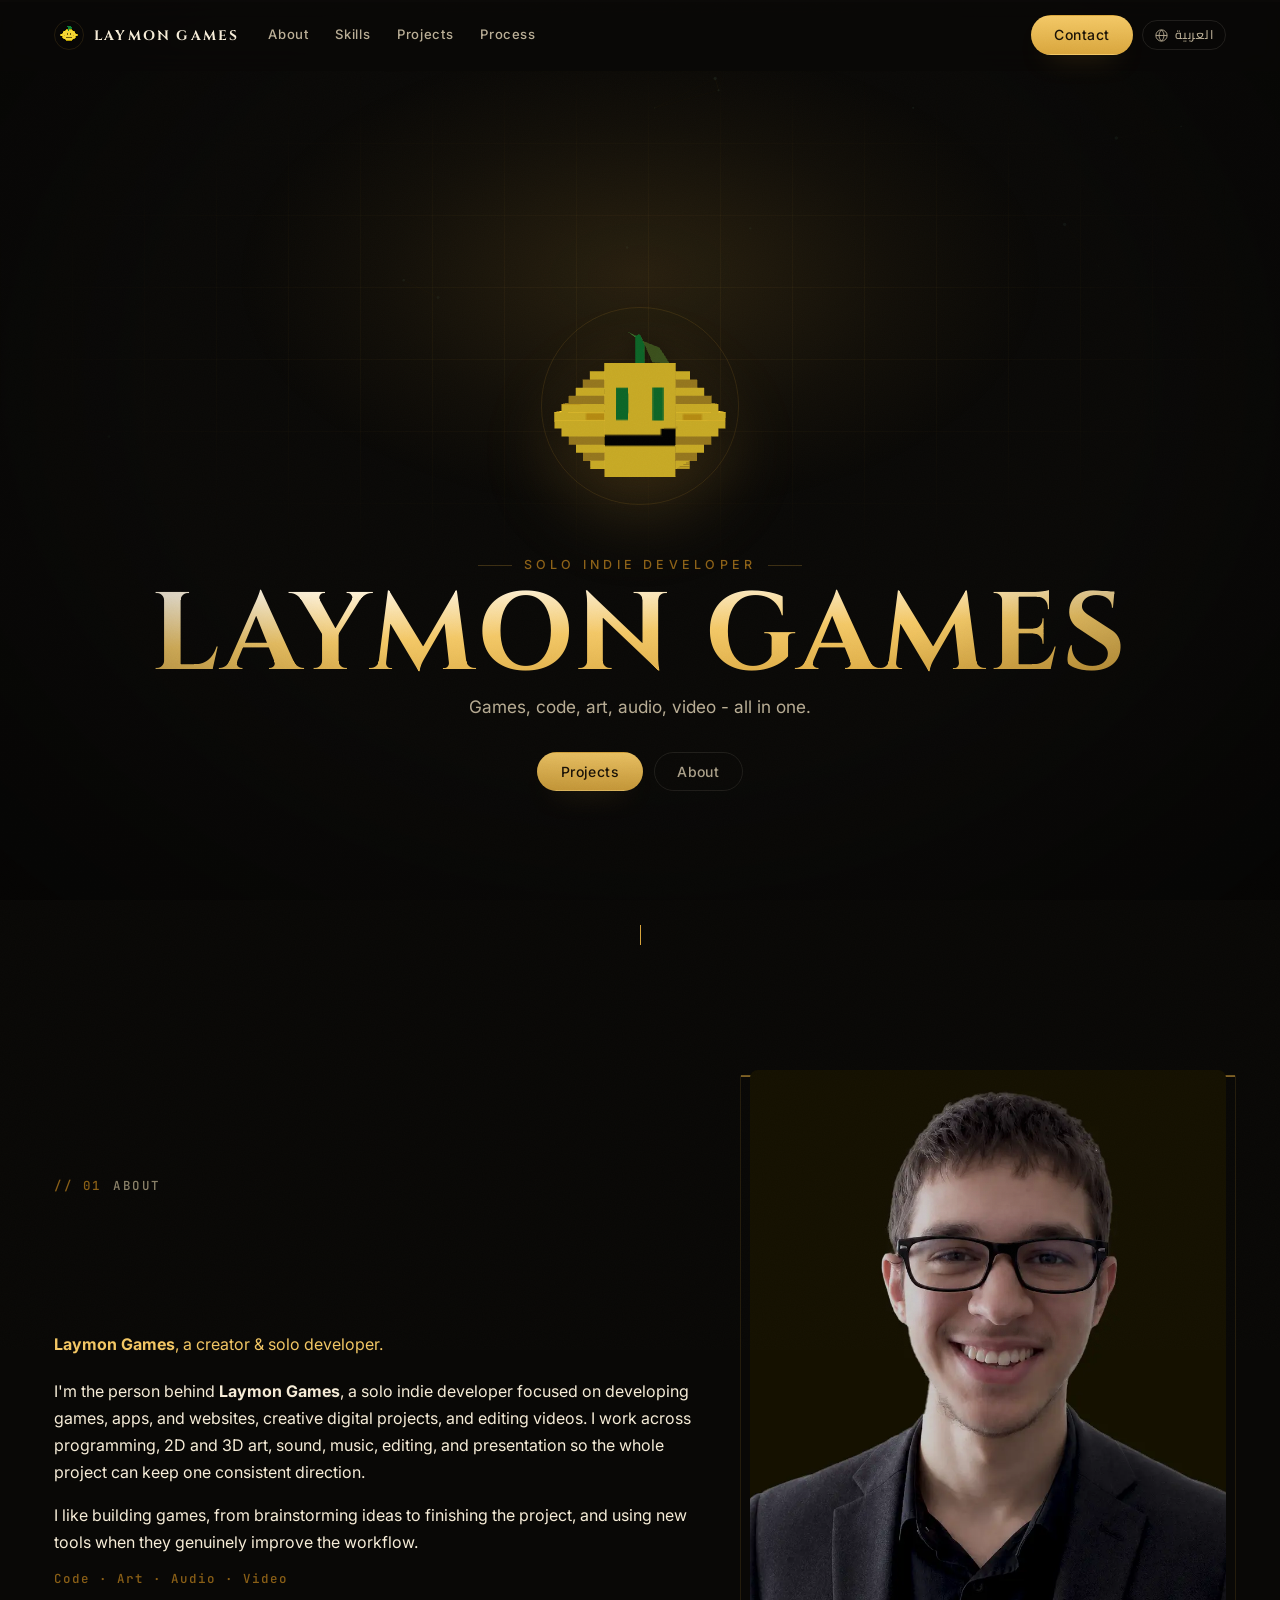
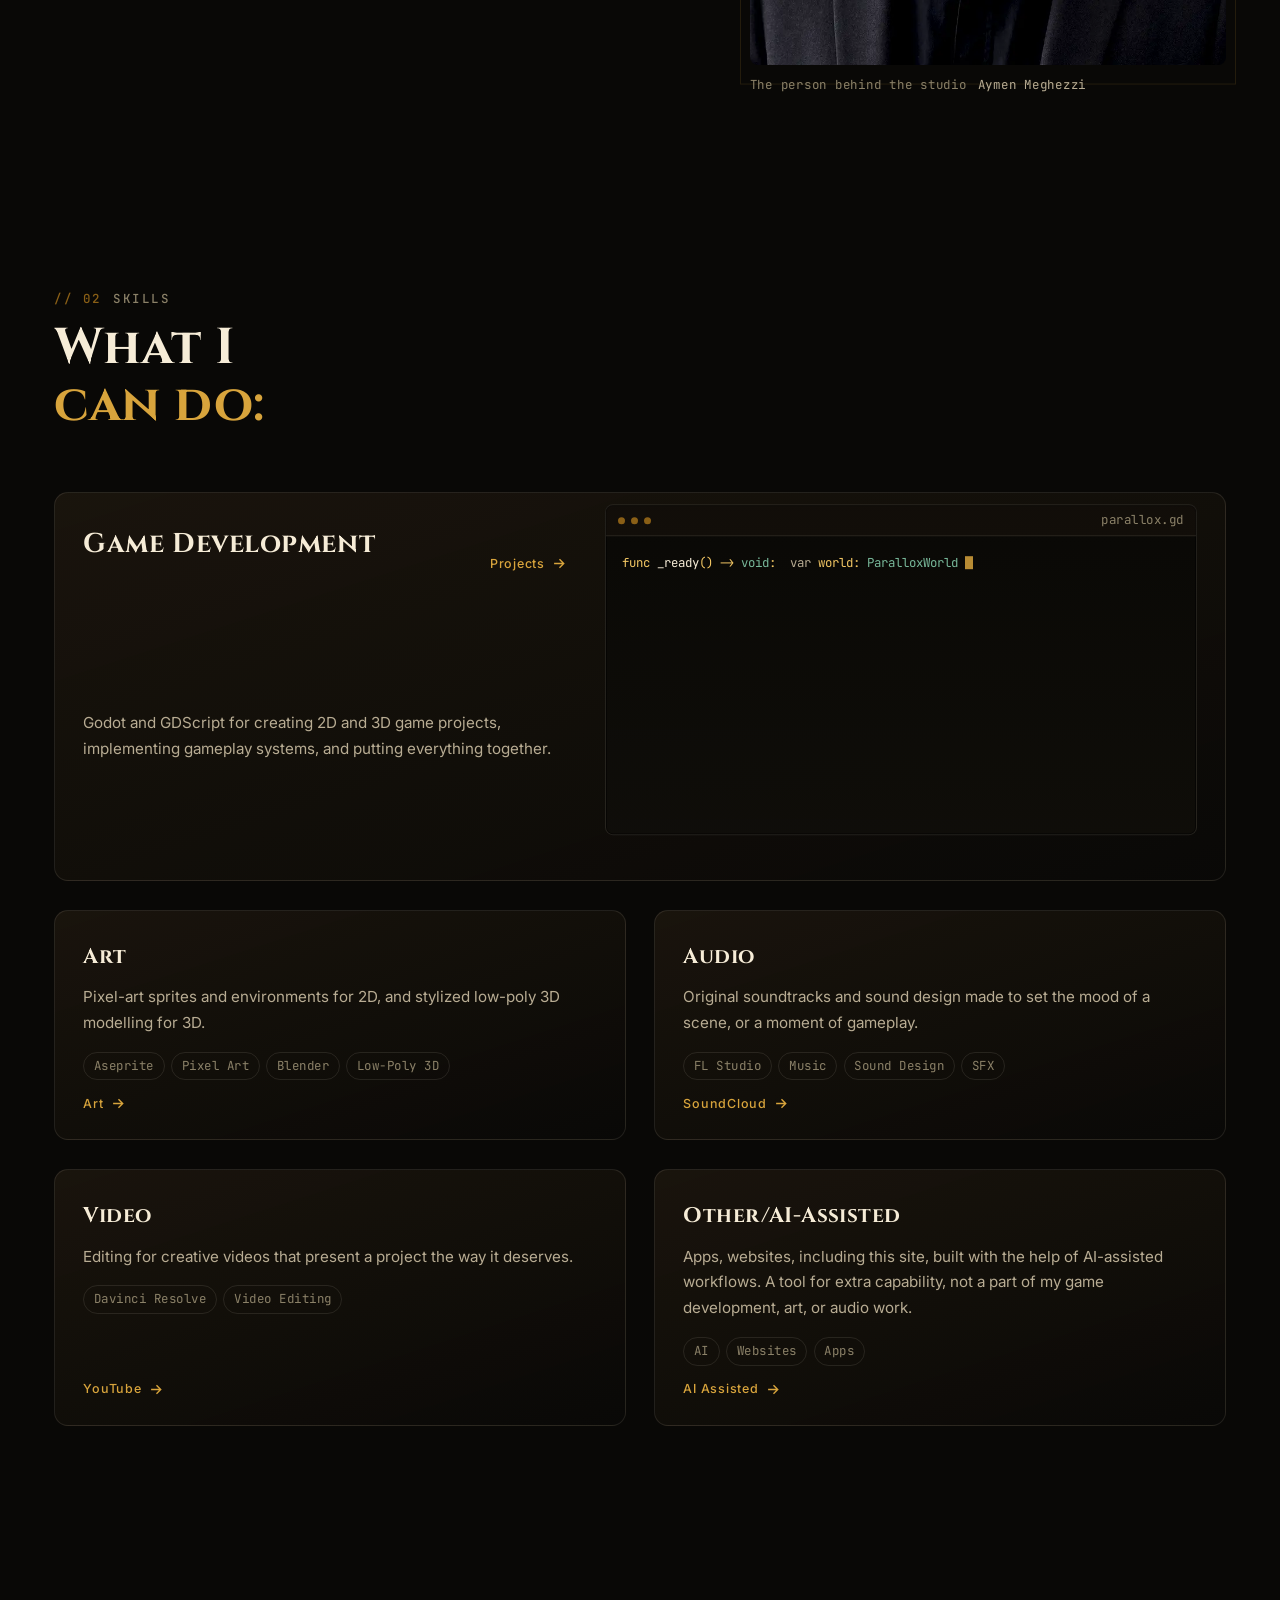
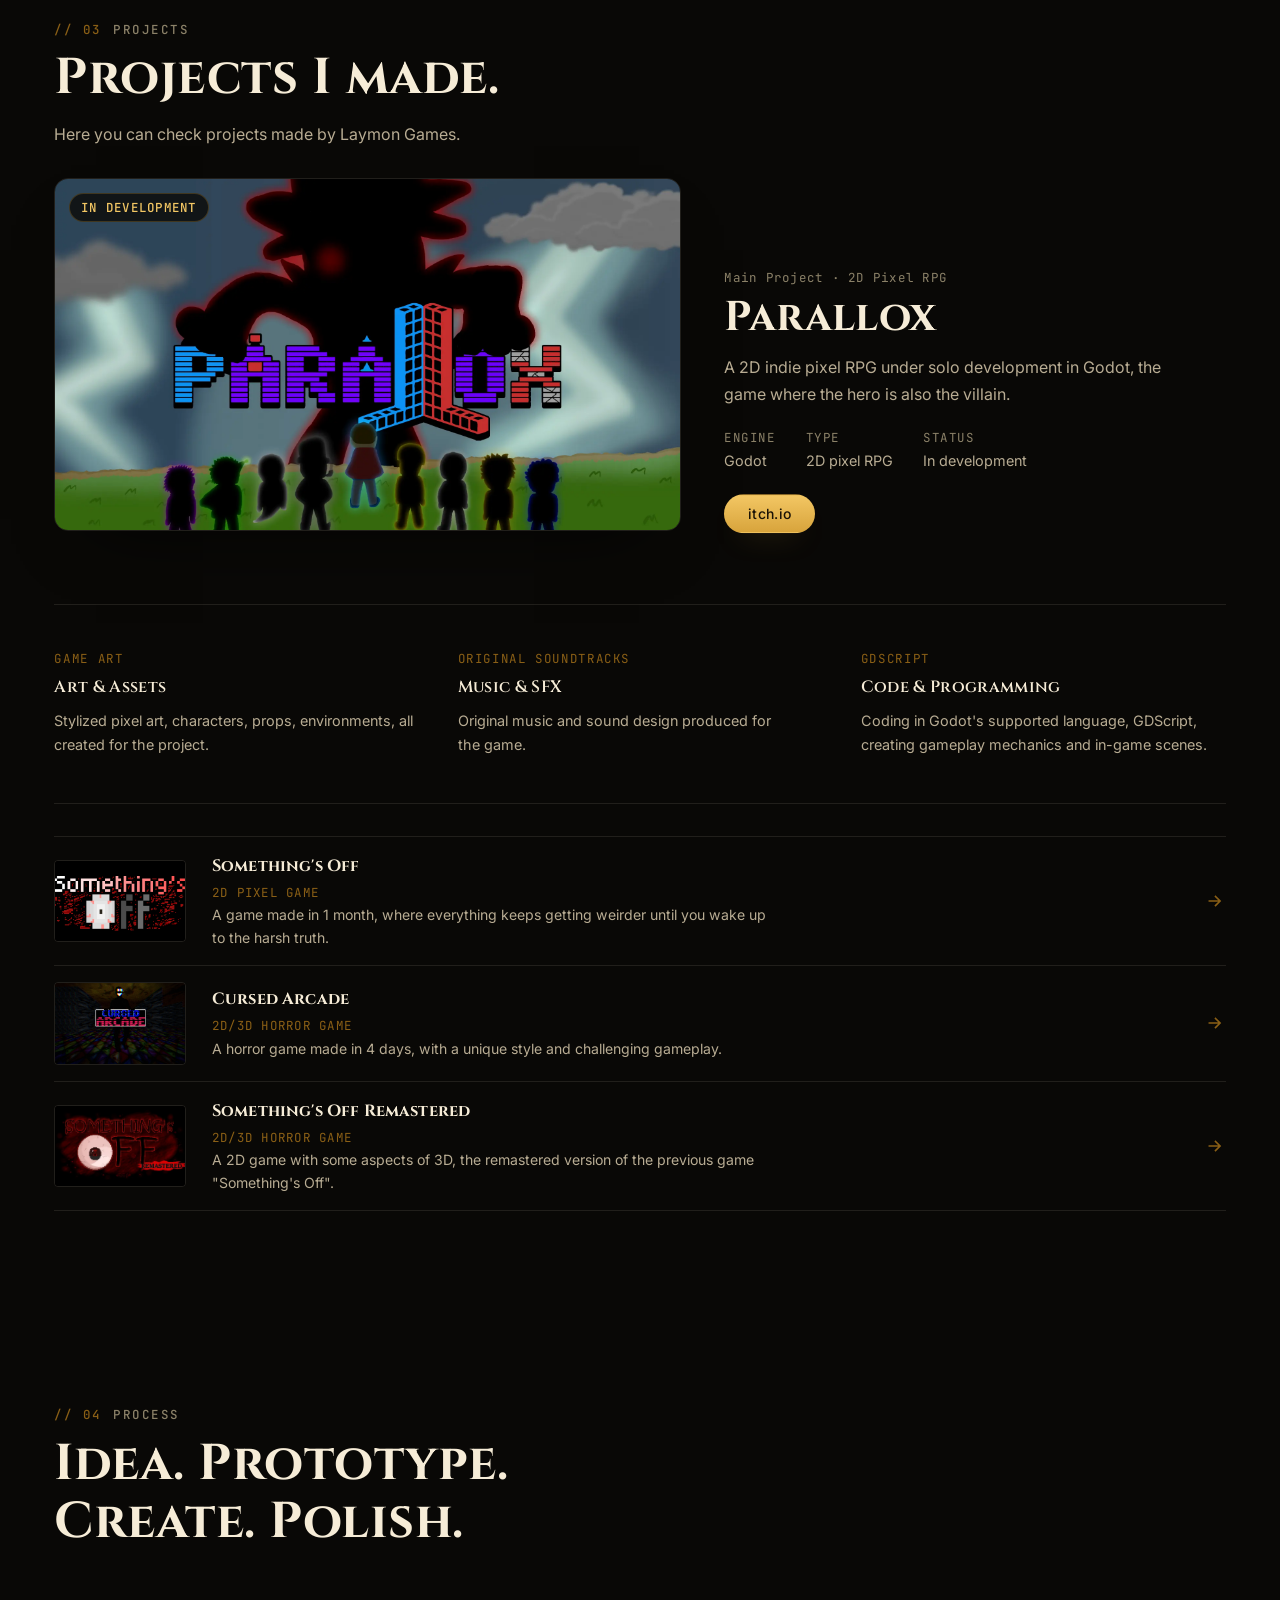
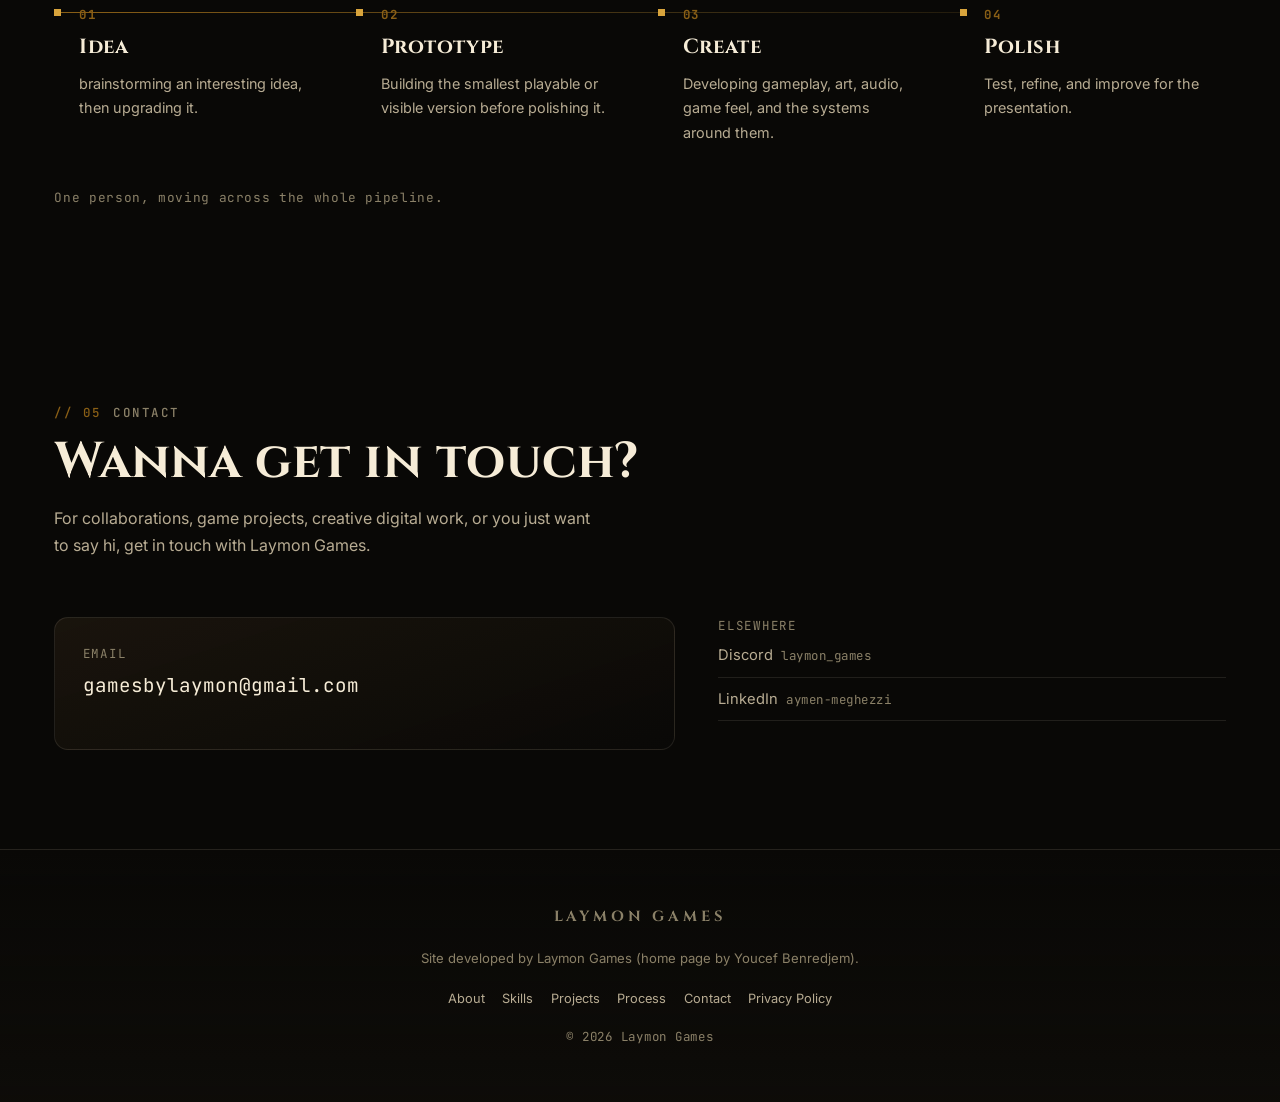
==== index.html @ 6519c650 "huge site update" ====
<!DOCTYPE html>
<html lang="en" dir="ltr">
<head>
<meta charset="utf-8">
<meta name="viewport" content="width=device-width, initial-scale=1, viewport-fit=cover">

<!-- ── identity ─────────────────────────────────────────────────────── -->
<title id="page-title">Laymon Games — Solo Indie Developer Portfolio</title>
<meta name="description" id="meta-description" content="Laymon Games — solo indie developer portfolio. Godot game development, pixel art, low-poly 3D, music, and video, featuring the 2D pixel RPG Parallox.">
<meta name="theme-color" content="#090806">
<meta name="color-scheme" content="dark">
<link rel="icon" href="assets/lemon-avatar.png" type="image/png" sizes="32x32">

<!-- ── social ───────────────────────────────────────────────────────── -->
<meta property="og:type" content="website">
<meta property="og:site_name" content="Laymon Games">
<meta property="og:title" id="og-title" content="Laymon Games — Solo Indie Developer">
<meta property="og:description" id="og-description" content="Games, pixel art, low-poly 3D, music, and video — made from idea to finished result by one developer.">
<meta property="og:locale" id="og-locale" content="en_US">
<meta property="og:locale:alternate" content="ar_AR">

<!-- ── type ─────────────────────────────────────────────────────────── -->
<link rel="preconnect" href="https://fonts.googleapis.com">
<link rel="preconnect" href="https://fonts.gstatic.com" crossorigin>
<link href="https://fonts.googleapis.com/css2?family=Cinzel:wght@600;700&family=Cairo:wght@400;600;700&family=Inter:wght@300;400;500;600&family=JetBrains+Mono:wght@400;700&display=swap" rel="stylesheet">

<link rel="stylesheet" href="styles.css">
<link rel="stylesheet" href="motion.css">
<link rel="stylesheet" href="polish.css">

<script>document.documentElement.classList.add('js');</script>
<script src="i18n.js"></script>
</head>

<body>

<a class="skip-link" href="#main" data-i18n="a11y.skip">Skip to content</a>

<!-- film grain + vignette only; both are static, no scanline wash -->
<div class="fx" aria-hidden="true">
  <div class="fx__grain"></div>
  <div class="fx__vig"></div>
</div>
<div class="progress" aria-hidden="true"><i id="progressBar"></i></div>

<!-- ══════════════════════════════════ NAV ══════════════════════════ -->
<header class="nav" id="nav">
  <div class="nav__in">
    <a class="nav__brand" href="#home" data-i18n-attr="aria-label:brand.homeAria">
      <span class="nav__mark" aria-hidden="true"><img src="assets/lemon-avatar.png" alt="" width="34" height="34" decoding="async"></span>
      <span class="nav__word" dir="ltr"><b>LAYMON GAMES</b></span>
    </a>

    <nav class="nav__links" data-i18n-attr="aria-label:nav.ariaPrimary" id="navLinks">
      <a href="#about"><span data-i18n="nav.about">About</span></a>
      <a href="#skills"><span data-i18n="nav.skills">Skills</span></a>
      <a href="#projects"><span data-i18n="nav.projects">Projects</span></a>
      <a href="#process"><span data-i18n="nav.process">Process</span></a>
      <a class="nav__links-cta" href="#contact"><span data-i18n="nav.contact">Contact</span></a>
    </nav>

    <div class="nav__tools">
      <a class="btn btn--gold nav__cta" href="#contact"><span data-i18n="nav.contact">Contact</span></a>
      <button class="lang" type="button" data-lang-switch data-i18n-attr="aria-label:lang.switchAria">
        <svg class="lang__icon" viewBox="0 0 24 24" fill="none" aria-hidden="true">
          <circle cx="12" cy="12" r="9" stroke="currentColor" stroke-width="1.4"/>
          <path d="M3 12h18M12 3c2.6 2.6 3.9 5.7 3.9 9s-1.3 6.4-3.9 9c-2.6-2.6-3.9-5.7-3.9-9s1.3-6.4 3.9-9z" stroke="currentColor" stroke-width="1.4"/>
        </svg>
        <span class="lang__label" data-lang-switch-label dir="auto">العربية</span>
      </button>
      <button class="burger" type="button" aria-expanded="false" aria-controls="navLinks" data-i18n-attr="aria-label:nav.toggleAria">
        <i></i><i></i><i></i>
      </button>
    </div>
  </div>
</header>

<main id="main">

<!-- ══════════════════════════════════ HERO ══════════════════════════ -->
<section class="hero" id="home">
  <canvas class="hero__field" id="field" aria-hidden="true"></canvas>
  <div class="hero__grid" aria-hidden="true"></div>
  <div class="hero__halo" aria-hidden="true"></div>

  <div class="wrap hero__in">
    <!-- 3D mascot: above the wordmark, the single focus of the viewport -->
    <div class="mascot" id="mascot" role="img" data-i18n-attr="aria-label:hero.ariaLabel">
      <div class="mascot__ring" aria-hidden="true"></div>
      <canvas class="mascot__canvas" id="mascotCanvas"></canvas>
      <img class="mascot__fallback" src="assets/lemon.png" alt="" width="128" height="128" decoding="async">
    </div>

    <p class="hero__kicker" data-i18n="brand.tagline">SOLO INDIE DEVELOPER</p>
    <h1 class="hero__title" dir="ltr">LAYMON GAMES</h1>
    <p class="hero__lede" data-i18n="hero.lede">Games, code, art, audio, video - all in one.</p>

    <div class="hero__btns">
      <a class="btn btn--gold" href="#projects"><span data-i18n="nav.projects">Projects</span></a>
      <a class="btn btn--quiet" href="#about"><span data-i18n="nav.about">About</span></a>
    </div>
  </div>

  <!-- decorative scroll cue: outside the tab order and the a11y tree -->
  <span class="hero__cue" aria-hidden="true"><i></i></span>
</section>

<!-- ══════════════════════════════════ ABOUT ═════════════════════════ -->
<section class="sec sec--about" id="about" aria-labelledby="aboutTitle">
  <div class="wrap about">
    <div class="about__prose" data-reveal="up">
      <p class="shead__eyebrow"><span class="shead__num">// 01</span><span data-i18n="about.eyebrow">About</span></p>
      <h2 class="shead__title" id="aboutTitle" data-i18n="about.summaryTitle">All done by one person.</h2>
      <p class="about__role" data-i18n-html="about.role"><strong>Laymon Games</strong>, a creator &amp; solo developer.</p>
      <p class="lede" data-i18n-html="about.bio1"></p>
      <p data-i18n="about.bio2"></p>
      <p class="about__sig" data-i18n="about.signature">Code · Art · Audio · Video</p>
    </div>

    <figure class="about__figure" data-reveal="scale">
      <span class="about__frame" aria-hidden="true"></span>
      <img src="assets/aymen-me.webp" width="640" height="800" loading="lazy" decoding="async"
           alt="Aymen Meghezzi, creator behind Laymon Games" data-i18n-attr="alt:about.ownerAlt">
      <figcaption>
        <span data-i18n="about.personLabel">The person behind the studio</span>
        <b dir="ltr">Aymen Meghezzi</b>
      </figcaption>
    </figure>
  </div>
</section>

<!-- ══════════════════════════════════ SKILLS ════════════════════════ -->
<section class="sec sec--skills" id="skills" aria-labelledby="skillsTitle">
  <div class="wrap">
    <div class="shead" data-reveal="up">
      <p class="shead__eyebrow"><span class="shead__num">// 02</span><span data-i18n="skills.eyebrow">Skills</span></p>
      <h2 class="shead__title shead__title--split" id="skillsTitle" data-i18n-html="skills.heading">What I<br><em>can do:</em></h2>
    </div>

    <div class="skills">
      <!-- lead card: the terminal is the focal point of this section -->
      <article class="skill skill--lead" data-reveal="up">
        <div class="skill__top">
          <h3 class="skill__t" data-i18n="skills.game.title">Game Development</h3>
          <a class="skill__go" href="#projects" data-i18n-attr="aria-label:skills.game.aria">
            <span data-i18n="nav.projects">Projects</span>
            <svg viewBox="0 0 16 16" aria-hidden="true"><path d="M3 8h9M8.5 4l4 4-4 4" fill="none" stroke="currentColor" stroke-width="1.5" stroke-linecap="square"/></svg>
          </a>
        </div>
        <p class="skill__d" data-i18n="skills.game.desc"></p>

        <div class="term" dir="ltr">
          <div class="term__bar" aria-hidden="true">
            <span class="term__dot"></span><span class="term__dot"></span><span class="term__dot"></span>
            <b>parallox.gd</b>
          </div>
          <pre class="term__out" id="termOut"></pre>
        </div>
      </article>

      <article class="skill" data-reveal="up">
        <h3 class="skill__t" data-i18n="skills.art.title">Art</h3>
        <p class="skill__d" data-i18n="skills.art.desc"></p>
        <p class="tags" data-i18n-html="skills.tags.art"></p>
        <button class="skill__go skill__go--btn" type="button" data-modal-open="mArt" data-i18n-attr="aria-label:skills.art.aria">
          <span data-i18n="modal.art.title">Art</span>
          <svg viewBox="0 0 16 16" aria-hidden="true"><path d="M3 8h9M8.5 4l4 4-4 4" fill="none" stroke="currentColor" stroke-width="1.5" stroke-linecap="square"/></svg>
        </button>
      </article>

      <article class="skill" data-reveal="up">
        <h3 class="skill__t" data-i18n="skills.audio.title">Audio</h3>
        <p class="skill__d" data-i18n="skills.audio.desc"></p>
        <p class="tags" data-i18n-html="skills.tags.audio"></p>
        <a class="skill__go" href="https://soundcloud.com/laymon-games" target="_blank" rel="noopener" data-i18n-attr="aria-label:skills.audio.aria">
          <span>SoundCloud</span>
          <svg viewBox="0 0 16 16" aria-hidden="true"><path d="M3 8h9M8.5 4l4 4-4 4" fill="none" stroke="currentColor" stroke-width="1.5" stroke-linecap="square"/></svg>
        </a>
      </article>

      <article class="skill" data-reveal="up">
        <h3 class="skill__t" data-i18n="skills.video.title">Video</h3>
        <p class="skill__d" data-i18n="skills.video.desc"></p>
        <p class="tags" data-i18n-html="skills.tags.video"></p>
        <a class="skill__go" href="https://www.youtube.com/@AymensCorner" target="_blank" rel="noopener" data-i18n-attr="aria-label:skills.video.aria">
          <span>YouTube</span>
          <svg viewBox="0 0 16 16" aria-hidden="true"><path d="M3 8h9M8.5 4l4 4-4 4" fill="none" stroke="currentColor" stroke-width="1.5" stroke-linecap="square"/></svg>
        </a>
      </article>

      <article class="skill" data-reveal="up">
        <h3 class="skill__t" data-i18n="skills.other.title">Other/AI-Assisted</h3>
        <p class="skill__d" data-i18n="skills.other.desc"></p>
        <p class="tags" data-i18n-html="skills.tags.other"></p>
        <button class="skill__go skill__go--btn" type="button" data-modal-open="mAi" data-i18n-attr="aria-label:skills.other.aria">
          <span data-i18n="modal.ai.eyebrow">AI Assisted</span>
          <svg viewBox="0 0 16 16" aria-hidden="true"><path d="M3 8h9M8.5 4l4 4-4 4" fill="none" stroke="currentColor" stroke-width="1.5" stroke-linecap="square"/></svg>
        </button>
      </article>
    </div>
  </div>
</section>

<!-- ══════════════════════════════════ PROJECTS ═════════════════════ -->
<section class="sec sec--work" id="projects" aria-labelledby="workTitle">
  <div class="wrap">
    <div class="shead" data-reveal="up">
      <p class="shead__eyebrow"><span class="shead__num">// 03</span><span data-i18n="work.eyebrow">Projects</span></p>
      <h2 class="shead__title" id="workTitle" data-i18n="work.heading">Projects I made.</h2>
      <p class="shead__lede" data-i18n="work.intro"></p>
    </div>

    <!-- the one hero project -->
    <article class="feature" data-reveal="up">
      <div class="feature__art">
        <img src="assets/parallox.webp" alt="" width="1920" height="1080" loading="lazy" decoding="async">
        <span class="feature__badge" data-i18n="work.main.badge">In development</span>
      </div>
      <div class="feature__body">
        <p class="feature__label" data-i18n="work.main.label">Main Project · 2D Pixel RPG</p>
        <h3 class="feature__name" dir="ltr">Parallox</h3>
        <p class="feature__desc" data-i18n="work.main.desc"></p>
        <dl class="spec">
          <div><dt data-i18n="work.meta.engine">Engine</dt><dd dir="ltr">Godot</dd></div>
          <div><dt data-i18n="work.meta.type">Type</dt><dd data-i18n="work.meta.typeValue">2D pixel RPG</dd></div>
          <div><dt data-i18n="work.meta.status">Status</dt><dd data-i18n="work.meta.statusValue">In development</dd></div>
        </dl>
        <a class="btn btn--gold" href="https://laymon-games.itch.io" target="_blank" rel="noopener"
           data-i18n-attr="aria-label:work.main.aria"><span dir="ltr">itch.io</span></a>
      </div>
    </article>

    <!-- what goes into it -->
    <ul class="layers" data-reveal="up">
      <li class="layer">
        <p class="layer__label" data-i18n="work.side1.label">Game Art</p>
        <h4 class="layer__t" data-i18n="work.side1.title">Art &amp; Assets</h4>
        <p class="layer__d" data-i18n="work.side1.desc"></p>
      </li>
      <li class="layer">
        <p class="layer__label" data-i18n="work.side2.label">Original Soundtracks</p>
        <h4 class="layer__t" data-i18n="work.side2.title">Music &amp; SFX</h4>
        <p class="layer__d" data-i18n="work.side2.desc"></p>
      </li>
      <li class="layer">
        <p class="layer__label" dir="ltr" data-i18n="work.side3.label">GDScript</p>
        <h4 class="layer__t" data-i18n="work.side3.title">Code &amp; Programming</h4>
        <p class="layer__d" data-i18n="work.side3.desc"></p>
      </li>
    </ul>

    <!-- the rest, as a quiet archive -->
    <ul class="archive" data-reveal="up">
      <li>
        <a class="row" href="https://laymon-games.itch.io/somethings-off" target="_blank" rel="noopener"
           data-i18n-attr="aria-label:work.m1.aria">
          <span class="row__art"><img src="assets/off.webp" alt="" width="1920" height="1080" loading="lazy" decoding="async"></span>
          <span class="row__body">
            <span class="row__name" dir="ltr">Something's Off</span>
            <span class="row__label" data-i18n="work.m1.label">2D Pixel Game</span>
            <span class="row__desc" data-i18n="work.m1.desc"></span>
          </span>
          <svg class="row__go" viewBox="0 0 16 16" aria-hidden="true"><path d="M3 8h9M8.5 4l4 4-4 4" fill="none" stroke="currentColor" stroke-width="1.5" stroke-linecap="square"/></svg>
        </a>
      </li>
      <li>
        <a class="row" href="https://laymon-games.itch.io/cursed-arcade" target="_blank" rel="noopener"
           data-i18n-attr="aria-label:work.m2.aria">
          <span class="row__art"><img src="assets/cursed.webp" alt="" width="1880" height="1057" loading="lazy" decoding="async"></span>
          <span class="row__body">
            <span class="row__name" dir="ltr">Cursed Arcade</span>
            <span class="row__label" data-i18n="work.m2.label">2D/3D Horror Game</span>
            <span class="row__desc" data-i18n="work.m2.desc"></span>
          </span>
          <svg class="row__go" viewBox="0 0 16 16" aria-hidden="true"><path d="M3 8h9M8.5 4l4 4-4 4" fill="none" stroke="currentColor" stroke-width="1.5" stroke-linecap="square"/></svg>
        </a>
      </li>
      <li>
        <button class="row row--btn" type="button" data-modal-open="mWip" data-i18n-attr="aria-label:work.m3.aria">
          <span class="row__art"><img src="assets/off_remastered.webp" alt="" width="616" height="371" loading="lazy" decoding="async"></span>
          <span class="row__body">
            <span class="row__name" dir="ltr">Something's Off Remastered</span>
            <span class="row__label" data-i18n="work.m3.label">2D/3D Horror Game</span>
            <span class="row__desc" data-i18n="work.m3.desc"></span>
          </span>
          <svg class="row__go" viewBox="0 0 16 16" aria-hidden="true"><path d="M3 8h9M8.5 4l4 4-4 4" fill="none" stroke="currentColor" stroke-width="1.5" stroke-linecap="square"/></svg>
        </button>
      </li>
    </ul>
  </div>
</section>

<!-- ══════════════════════════════════ PROCESS ══════════════════════ -->
<section class="sec sec--flow" id="process" aria-labelledby="processTitle">
  <div class="wrap">
    <div class="shead" data-reveal="up">
      <p class="shead__eyebrow"><span class="shead__num">// 04</span><span data-i18n="process.eyebrow">Process</span></p>
      <h2 class="shead__title" id="processTitle" data-i18n="process.heading">Idea. Prototype. Create. Polish.</h2>
    </div>

    <ol class="flow" data-reveal="flow">
      <li class="flow__step">
        <span class="flow__dot" aria-hidden="true"></span>
        <span class="flow__num">01</span>
        <h3 class="flow__t" data-i18n="process.s1.title">Idea</h3>
        <p class="flow__d" data-i18n="process.s1.desc"></p>
      </li>
      <li class="flow__step">
        <span class="flow__dot" aria-hidden="true"></span>
        <span class="flow__num">02</span>
        <h3 class="flow__t" data-i18n="process.s2.title">Prototype</h3>
        <p class="flow__d" data-i18n="process.s2.desc"></p>
      </li>
      <li class="flow__step">
        <span class="flow__dot" aria-hidden="true"></span>
        <span class="flow__num">03</span>
        <h3 class="flow__t" data-i18n="process.s3.title">Create</h3>
        <p class="flow__d" data-i18n="process.s3.desc"></p>
      </li>
      <li class="flow__step">
        <span class="flow__dot" aria-hidden="true"></span>
        <span class="flow__num">04</span>
        <h3 class="flow__t" data-i18n="process.s4.title">Polish</h3>
        <p class="flow__d" data-i18n="process.s4.desc"></p>
      </li>
    </ol>

    <p class="flow__note" data-i18n="process.note">One person, moving across the whole pipeline.</p>
  </div>
</section>

<!-- ══════════════════════════════════ CONTACT ══════════════════════ -->
<section class="sec sec--contact" id="contact" aria-labelledby="contactTitle">
  <div class="wrap">
    <div class="shead" data-reveal="up">
      <p class="shead__eyebrow"><span class="shead__num">// 05</span><span data-i18n="contact.eyebrow">Contact</span></p>
      <h2 class="shead__title" id="contactTitle" data-i18n="contact.heading">Wanna get in touch?</h2>
      <p class="shead__lede" data-i18n="contact.intro"></p>
    </div>

    <div class="reach" data-reveal="up">
      <button class="reach__mail" type="button" data-copy="gamesbylaymon@gmail.com"
              data-i18n-attr="aria-label:contact.copyAria">
        <span class="reach__label" data-i18n="contact.emailLabel">Email</span>
        <span class="reach__addr" dir="ltr">gamesbylaymon@gmail.com</span>
        <span class="reach__state" data-copy-state aria-live="polite"></span>
      </button>

      <div class="reach__more">
        <p class="reach__label" data-i18n="contact.elsewhereLabel">Elsewhere</p>
        <a href="https://discord.com/users/laymon_games" target="_blank" rel="noopener">
          <span>Discord</span><b dir="ltr">laymon_games</b>
        </a>
        <a href="https://linkedin.com/in/aymen-meghezzi" target="_blank" rel="noopener">
          <span>LinkedIn</span><b dir="ltr">aymen-meghezzi</b>
        </a>
      </div>
    </div>
  </div>
</section>

</main>

<!-- ══════════════════════════════════ FOOTER ════════════════════════ -->
<footer class="foot">
  <div class="wrap foot__in">
    <p class="foot__mark" dir="ltr">LAYMON GAMES</p>
    <p class="foot__credit" data-i18n-html="footer.statement"></p>
    <nav class="foot__nav" data-i18n-attr="aria-label:nav.ariaMain">
      <a href="#about" data-i18n="nav.about">About</a>
      <a href="#skills" data-i18n="nav.skills">Skills</a>
      <a href="#projects" data-i18n="nav.projects">Projects</a>
      <a href="#process" data-i18n="nav.process">Process</a>
      <a href="#contact" data-i18n="nav.contact">Contact</a>
      <a href="privacy-policy.html">Privacy Policy</a>
    </nav>
    <p class="foot__copy"><span>© <span id="year">2026</span> <span dir="ltr">Laymon Games</span></span></p>
  </div>
</footer>

<!-- ══════════════════════════════════ MODALS ═══════════════════════ -->
<div class="modal" id="mWip" role="dialog" aria-modal="true" aria-labelledby="mWipT" hidden>
  <div class="modal__box">
    <button class="modal__x" type="button" data-modal-close data-i18n-attr="aria-label:modal.wip.closeAria">&times;</button>
    <p class="modal__eyebrow" data-i18n="modal.wip.eyebrow">Work in Progress</p>
    <h3 class="modal__t" id="mWipT" data-i18n="modal.wip.title">Under Development</h3>
    <p class="modal__b" data-i18n="modal.wip.body"></p>
  </div>
</div>

<div class="modal" id="mArt" role="dialog" aria-modal="true" aria-labelledby="mArtT" hidden>
  <div class="modal__box modal__box--wide">
    <button class="modal__x" type="button" data-modal-close data-i18n-attr="aria-label:modal.art.closeAria">&times;</button>
    <p class="modal__eyebrow" data-i18n="modal.art.eyebrow">Art</p>
    <h3 class="modal__t" id="mArtT" data-i18n="modal.art.title">Art</h3>
    <p class="modal__b" data-i18n="modal.art.body"></p>
    <div class="gallery" id="gallery" data-i18n-attr="aria-label:modal.art.galleryAria"></div>
  </div>
</div>

<div class="modal" id="mAi" role="dialog" aria-modal="true" aria-labelledby="mAiT" hidden>
  <div class="modal__box">
    <button class="modal__x" type="button" data-modal-close data-i18n-attr="aria-label:modal.ai.closeAria">&times;</button>
    <p class="modal__eyebrow" data-i18n="modal.ai.eyebrow">AI Assisted</p>
    <h3 class="modal__t" id="mAiT" data-i18n="modal.ai.title">This site was made with the help of AI!</h3>
    <p class="modal__b" data-i18n="modal.ai.body"></p>
  </div>
</div>

<script src="canvas.js" defer></script>
<script src="lemon3d.js" defer></script>
<script src="motion.js" defer></script>
<script src="polish.js" defer></script>
<script src="script.js" defer></script>
</body>
</html>
---- styles.css ----
/* ══════════════════════════════════════════════════════════════════
   LAYMON GAMES — styles.css
   Structure only. Motion lives in motion.css.

   Density rules applied throughout:
     · one accent per viewport, never two competing glows
     · hairlines instead of card borders wherever possible
     · sections are separated by rhythm, not by boxes
     · decorative elements stay subordinate to the reading path
   ══════════════════════════════════════════════════════════════════ */

:root{
  /* ── OG palette, unchanged ── */
  --ink:      #090806;
  --ink-2:    #100e0a;
  --ink-3:    #17130c;
  --panel:    #1b160e;
  --panel-2:  #241c11;

  --gold:     #d8a43c;
  --gold-hi:  #f3c764;
  --gold-dk:  #8a5f16;

  --green:    #0f2b21;
  --green-hi: #78b89a;

  --cream:    #f6ecd7;
  --sand:     #b8ac93;
  --sand-dim: #8b8168;

  --text:      var(--cream);
  --muted:     var(--sand);
  --muted-2:   var(--sand-dim);
  --accent:    var(--gold-hi);

  --line:    rgba(216,164,60,.24);
  --line-2:  rgba(246,236,215,.10);
  --line-3:  rgba(216,164,60,.13);

  --surface:  linear-gradient(162deg, rgba(36,28,17,.62), rgba(10,9,7,.82));
  --shadow:   0 30px 70px -42px rgba(0,0,0,.95);

  --f-display:'Cinzel', Georgia, 'Times New Roman', serif;
  --f-body:   'Inter', 'Cairo', system-ui, -apple-system, sans-serif;
  --f-mono:   'JetBrains Mono', ui-monospace, SFMono-Regular, Menlo, monospace;

  /* ── rhythm ── */
  --wrap: 1240px;
  --pad:  clamp(1.15rem, 4.4vw, 3.4rem);
  --sec:  clamp(5rem, 11vh, 9rem);
  --nav-h: 70px;

  --r-xs: 4px;
  --r-sm: 8px;
  --r:    14px;
  --r-lg: 20px;

  --focus: 0 0 0 2px var(--ink), 0 0 0 4px var(--gold-hi);
  --vh: 100vh;

  /* ── quiet labels ──
     One size for every eyebrow, tag, spec key and caption. The floor is
     11.5px so a label never drops below comfortable reading on a phone. */
  --fs-label: clamp(0.72rem, 0.62vw + 0.42rem, 0.78rem);
}
@supports (height:100svh){ :root{ --vh:100svh } }

/* ══════════════════════════ BASE ══════════════════════════ */
*,*::before,*::after{ box-sizing:border-box; margin:0; padding:0 }
html{ scroll-behavior:smooth; -webkit-text-size-adjust:100%; overflow-x:clip }
@media (prefers-reduced-motion:reduce){ html{ scroll-behavior:auto } }

body{
  background:var(--ink);
  color:var(--text);
  font:400 1rem/1.7 var(--f-body);
  overflow-x:clip;
  -webkit-font-smoothing:antialiased;
  text-rendering:optimizeLegibility;
}

img,svg,canvas{ display:block; max-inline-size:100% }
img{ height:auto }
button{ font:inherit; color:inherit; background:none; border:0; cursor:pointer }
a{ color:inherit }

:focus-visible{ outline:none; box-shadow:var(--focus); border-radius:3px }

::selection{ background:rgba(216,164,60,.28); color:var(--cream) }

.wrap{
  inline-size:min(100% - var(--pad)*2, var(--wrap));
  margin-inline:auto;
}

.skip-link{
  position:fixed; inset-block-start:0; inset-inline-start:0;
  z-index:120; transform:translateY(-120%);
  padding:.7rem 1.1rem;
  background:var(--gold); color:#1a1206;
  font:500 .85rem/1 var(--f-body); text-decoration:none;
}
.skip-link:focus-visible{ transform:none }

/* ══════════════════════════ FX ══════════════════════════ */
.fx{ position:fixed; inset:0; z-index:60; pointer-events:none }
.fx__grain{
  position:absolute; inset:-50%;
  background-image:url("data:image/svg+xml,%3Csvg xmlns='http://www.w3.org/2000/svg' width='140' height='140'%3E%3Cfilter id='n'%3E%3CfeTurbulence type='fractalNoise' baseFrequency='.85' numOctaves='3'/%3E%3C/filter%3E%3Crect width='140' height='140' filter='url(%23n)' opacity='.42'/%3E%3C/svg%3E");
  opacity:.045;
}
.fx__vig{
  position:absolute; inset:0;
  background:radial-gradient(ellipse at 50% 42%, transparent 46%, rgba(0,0,0,.55) 100%);
}

.progress{
  position:fixed; inset-block-start:0; inset-inline:0;
  block-size:2px; z-index:70; background:rgba(246,236,215,.05);
}
.progress i{
  display:block; position:relative;   /* carries the current's glowing head */
  block-size:100%; inline-size:0;
  background:linear-gradient(90deg, var(--gold-dk), var(--gold-hi));
}

/* ══════════════════════════ NAV ══════════════════════════ */
.nav{
  position:sticky; inset-block-start:0; z-index:80;
  background:rgba(9,8,6,.72);
  backdrop-filter:blur(14px) saturate(120%);
  border-block-end:1px solid transparent;
  transition:border-color .35s ease, background .35s ease;
}
.nav.is-stuck{ border-block-end-color:var(--line-2) }

.nav__in{
  block-size:var(--nav-h);
  display:flex; align-items:center; gap:clamp(.75rem,2vw,1.8rem);
  inline-size:min(100% - var(--pad)*2, var(--wrap));
  margin-inline:auto;
}

.nav__brand{
  display:inline-flex; align-items:center; gap:.6rem;
  text-decoration:none; flex:0 0 auto;
}
.nav__mark{
  inline-size:30px; block-size:30px; display:grid; place-items:center;
  border:1px solid var(--line-3); border-radius:50%;
}
.nav__mark img{ inline-size:20px; block-size:20px; image-rendering:pixelated }
.nav__word b{
  font-family:var(--f-display); font-weight:700;
  font-size:.86rem; letter-spacing:.16em; color:var(--cream);
}

.nav__links{
  display:flex; align-items:center; gap:clamp(.6rem,1.6vw,1.5rem);
  margin-inline-end:auto;
}
.nav__links a{
  position:relative;
  padding:.4rem .2rem;
  text-decoration:none;
  font:500 .82rem/1 var(--f-body);
  letter-spacing:.05em;
  color:var(--muted);
  transition:color .25s ease;
}
.nav__links a::after{
  content:''; position:absolute; inset-block-end:-2px; inset-inline:0;
  block-size:1px; background:var(--gold);
  transform:scaleX(0); transform-origin:inline-start center;
  transition:transform .3s ease;
}
.nav__links a:hover{ color:var(--cream) }
.nav__links a.is-current{ color:var(--gold-hi) }
.nav__links a.is-current::after{ transform:scaleX(1) }

/* Contact lives in the collapsed menu on small screens and as a button on
   wide ones, so the bar never has to carry both at once. */
.nav__links-cta{ display:none }

.nav__tools{ display:flex; align-items:center; gap:.55rem; flex:0 0 auto }
.nav__cta{ display:inline-flex; padding:.5rem 1rem; font-size:.8rem }

.lang{
  display:inline-flex; align-items:center; gap:.4rem;
  padding:.42rem .7rem;
  border:1px solid var(--line-2); border-radius:999px;
  color:var(--muted);
  transition:border-color .25s ease, color .25s ease;
}
.lang:hover{ border-color:var(--line); color:var(--cream) }
.lang__icon{ inline-size:15px; block-size:15px }
.lang__label{ font:500 var(--fs-label)/1 var(--f-body); letter-spacing:.06em }

.burger{
  display:none;
  inline-size:38px; block-size:38px;
  border:1px solid var(--line-2); border-radius:999px;
  place-items:center; gap:4px;
  flex-direction:column;
}
.burger i{
  inline-size:15px; block-size:1.5px; background:var(--cream);
  transition:transform .3s ease, opacity .2s ease;
}
.burger[aria-expanded="true"] i:nth-child(1){ transform:translateY(5.5px) rotate(45deg) }
.burger[aria-expanded="true"] i:nth-child(2){ opacity:0 }
.burger[aria-expanded="true"] i:nth-child(3){ transform:translateY(-5.5px) rotate(-45deg) }

/* ══════════════════════════ BUTTONS ══════════════════════════ */
/* position + overflow are structural, not decorative: the hover sheen in
   motion.css is a pseudo-element parked outside the pill and swept across. */
.btn{
  position:relative; overflow:hidden;
  display:inline-flex; align-items:center; justify-content:center; gap:.5rem;
  padding:.72rem 1.4rem;
  border:1px solid transparent; border-radius:999px;
  font:500 .875rem/1 var(--f-body); letter-spacing:.03em;
  text-decoration:none; white-space:nowrap;
  transition:transform .25s ease, box-shadow .3s ease, border-color .25s ease, color .25s ease;
}
.btn--gold{
  background:linear-gradient(180deg, var(--gold-hi), var(--gold));
  color:#1a1206;
  box-shadow:0 14px 28px -18px rgba(216,164,60,.75);
}
.btn--gold:hover{ transform:translateY(-2px); box-shadow:0 20px 34px -18px rgba(216,164,60,.9) }
.btn--quiet{ border-color:var(--line-2); color:var(--muted) }
.btn--quiet:hover{ border-color:var(--line); color:var(--cream) }

/* ══════════════════════════ HERO ══════════════════════════ */
.hero{
  position:relative; isolation:isolate;
  min-block-size:var(--vh);
  display:grid; place-items:center;
  padding-block:calc(var(--nav-h) + clamp(1.8rem,6vh,4.4rem)) clamp(3.5rem,9vh,6.5rem);
  overflow:clip;
}
/* the field paints only over the upper half of the hero: below the wordmark
   it would stack a second accent under the only one in the viewport */
.hero__field{
  position:absolute; inset:0 0 42% 0; z-index:-1;
  inline-size:100%; block-size:58%;
  opacity:.42;
  mask-image:linear-gradient(180deg, #000 0%, rgba(0,0,0,.55) 62%, transparent 100%);
}
.hero__grid{
  position:absolute; inset:0 0 34% 0; z-index:-2;
  background-image:
    linear-gradient(rgba(216,164,60,.055) 1px, transparent 1px),
    linear-gradient(90deg, rgba(216,164,60,.055) 1px, transparent 1px);
  background-size:72px 72px;
  mask-image:radial-gradient(ellipse 70% 60% at 50% 42%, #000 10%, transparent 78%);
}
/* inset-inline-start:50% + translate:-50% only centres in LTR, because the
   translate is physical. Zeroing both inline edges and letting auto margins
   do the centring is direction-agnostic. */
.hero__halo{
  position:absolute; z-index:-1;
  inset-block-start:-4%;
  inset-inline:0; margin-inline:auto;
  inline-size:min(820px,96vw); aspect-ratio:1.7;
  background:radial-gradient(ellipse at center, rgba(216,164,60,.15), rgba(216,164,60,.045) 44%, transparent 70%);
  pointer-events:none;
}

.hero__in{
  position:relative; z-index:1;
  display:grid; justify-items:center; text-align:center;
}

/* The mascot has to feel like the subject of the hero without crowding out
   the wordmark, so it is sized against the shorter of the two axes. On a
   wide, short laptop the height term wins and the lemon gives ground; on a
   phone the width term wins and it takes over. */
.mascot{
  position:relative;
  inline-size:clamp(140px, min(21vw, 27vh), 224px);
  aspect-ratio:1;
  margin-inline:auto;
  margin-block-end:clamp(2.1rem,4.6vh,3.8rem);
  display:grid; place-items:center;
}
.mascot__ring{
  position:absolute; inset:6%;
  border:1px solid var(--line-3); border-radius:50%;
}
.mascot__canvas{ inline-size:100%; block-size:100% }
.mascot__fallback{
  position:absolute; inline-size:58%; block-size:auto;
  image-rendering:pixelated; display:none;
}
html.no-mascot3d .mascot__fallback{ display:block }

.hero__kicker{
  display:inline-flex; align-items:center; gap:.7rem;
  font:500 var(--fs-label)/1 var(--f-body);
  letter-spacing:.34em; text-transform:uppercase;
  color:var(--gold-dk);
}
.hero__kicker::before,.hero__kicker::after{
  content:''; inline-size:clamp(14px,4vw,34px); block-size:1px;
  background:var(--line);
}

/* Two background layers, because background-clip:text clips whatever is
   painted here to the glyphs. Layer 1 is a narrow near-white band parked
   off the inline-start edge; motion.css sweeps it across once on load and
   leaves it parked, so the resting look is still the plain gold gradient.
   Layer 2 is the actual fill. */
.hero__title{
  margin-block:.85rem .2rem;
  font-family:var(--f-display); font-weight:700;
  font-size:clamp(2.35rem,8.6vw,6.9rem);
  line-height:.94; letter-spacing:.03em;
  background-image:
    linear-gradient(90deg, transparent 0 46.5%, #fffae8 50%, transparent 53.5% 100%),
    linear-gradient(178deg, #fdf3dd 8%, var(--gold-hi) 46%, var(--gold) 92%);
  background-size:240% 100%, 100% 100%;
  /* 171.4% puts the band entirely before the glyphs; -70% entirely after */
  background-position:-70% 0, 0 0;
  background-repeat:no-repeat;
  -webkit-background-clip:text; background-clip:text;
  color:transparent;
}
.hero__lede{
  max-inline-size:34ch;
  color:var(--muted); font-size:clamp(.95rem,1.6vw,1.08rem);
  text-wrap:balance;
}
.hero__btns{ display:flex; flex-wrap:wrap; gap:.7rem; justify-content:center; margin-block-start:clamp(1.6rem,3.4vh,2.4rem) }

.hero__cue{
  position:absolute; inset-block-end:1.4rem;
  inset-inline:0; margin-inline:auto;
  inline-size:20px; block-size:30px;
  display:grid; place-items:start center;
  padding-block-start:6px;
}
.hero__cue i{ inline-size:1px; block-size:20px; background:var(--line) }

/* ══════════════════════════ SECTIONS ══════════════════════════ */
.sec{ padding-block:var(--sec); position:relative }

.shead{ margin-block-end:clamp(2.2rem,4.5vw,3.6rem) }
.shead__eyebrow{
  display:flex; align-items:center; gap:.7rem;
  font:500 var(--fs-label)/1 var(--f-mono);
  letter-spacing:.2em; text-transform:uppercase;
  color:var(--muted-2);
  margin-block-end:.9rem;
}
.shead__num{ color:var(--gold-dk) }
.shead__title{
  font-family:var(--f-display); font-weight:700;
  font-size:clamp(1.7rem,4.4vw,3.15rem);
  line-height:1.14; letter-spacing:.01em;
  max-inline-size:20ch;
}
.shead__title--split em{ font-style:normal; color:var(--gold) }
.shead__lede{
  margin-block-start:.85rem;
  max-inline-size:54ch; color:var(--muted);
}
.lede{ color:var(--cream) }

/* ══════════════════════════ ABOUT ══════════════════════════ */
.about{
  display:grid;
  grid-template-columns:minmax(0,1.15fr) minmax(0,.85fr);
  gap:clamp(1.8rem,4vw,3.6rem);
  align-items:center;
}
.about__role{ color:var(--accent); margin-block:.6rem 1.2rem }
.about__prose p + p{ margin-block-start:1rem }
.about__sig{
  margin-block-start:1.5rem;
  font:500 var(--fs-label)/1 var(--f-mono);
  letter-spacing:.16em; color:var(--gold-dk);
}

.about__figure{ position:relative }
/* offset frame behind the portrait; symmetric horizontally, so it needs no
   direction override */
.about__frame{
  position:absolute; inset:-10px -10px 26px -10px;
  border:1px solid var(--line-3);
  z-index:-1;
}
.about__figure img{
  inline-size:100%; aspect-ratio:4/5; object-fit:cover;
  border-radius:var(--r-sm);
  background:var(--ink-3);
}
.about__figure figcaption{
  margin-block-start:.7rem;
  display:flex; flex-wrap:wrap; gap:.35rem .7rem;
  font:400 var(--fs-label)/1.5 var(--f-mono);
  color:var(--muted-2); letter-spacing:.06em;
}
.about__figure figcaption b{ color:var(--sand); font-weight:400 }

/* ══════════════════════════ SKILLS ══════════════════════════ */
.skills{
  display:grid;
  grid-template-columns:repeat(2,minmax(0,1fr));
  gap:clamp(1.1rem,2.4vw,1.8rem);
}
.skill{
  display:flex; flex-direction:column;
  padding:clamp(1.2rem,2.4vw,1.75rem);
  background:var(--surface);
  border:1px solid var(--line-2);
  border-radius:var(--r);
}
.skill--lead{
  grid-column:1/-1;
  display:grid;
  grid-template-columns:minmax(0,.9fr) minmax(0,1.1fr);
  gap:clamp(1.2rem,3vw,2.4rem);
  align-items:start;
}
.skill__t{
  font-family:var(--f-display); font-weight:700;
  font-size:clamp(1.08rem,2vw,1.32rem);
  letter-spacing:.02em;
}
.skill--lead .skill__t{ font-size:clamp(1.25rem,2.6vw,1.7rem) }
.skill__top{ display:flex; align-items:baseline; justify-content:space-between; gap:1rem }
.skill__d{ margin-block-start:.6rem; color:var(--muted); font-size:.95rem }

.tags{ display:flex; flex-wrap:wrap; gap:.4rem; margin-block-start:1rem }
.tags span{
  padding:.24rem .6rem;
  border:1px solid var(--line-2); border-radius:999px;
  font:400 var(--fs-label)/1.5 var(--f-mono);
  color:var(--sand-dim); letter-spacing:.04em;
}

.skill__go{
  margin-block-start:auto; padding-block-start:1rem;
  display:inline-flex; align-items:center; gap:.45rem;
  align-self:flex-start;
  text-decoration:none;
  font:500 var(--fs-label)/1 var(--f-body);
  letter-spacing:.06em;
  color:var(--gold);
  transition:color .25s ease, gap .25s ease;
}
.skill__go svg{ inline-size:15px; block-size:15px }
.skill__go:hover{ color:var(--gold-hi); gap:.7rem }
.skill--lead .skill__go{ grid-column:1; margin-block-start:1.2rem }
/* the terminal occupies the second column of the lead card */
.skill--lead .term{ grid-column:2; grid-row:1/3; align-self:stretch; margin:0 }

.term{
  display:flex; flex-direction:column;
  background:linear-gradient(180deg, rgba(9,8,6,.92), rgba(16,14,10,.88));
  border:1px solid var(--line-2);
  border-radius:var(--r-sm);
  overflow:hidden;
  box-shadow:inset 0 0 0 1px rgba(0,0,0,.5);
}
.term__bar{
  display:flex; align-items:center; gap:6px;
  padding:.55rem .75rem;
  border-block-end:1px solid var(--line-2);
  background:rgba(27,22,14,.45);
}
.term__dot{ inline-size:7px; block-size:7px; border-radius:50%; background:var(--gold-dk) }
.term__bar b{
  margin-inline-start:auto;
  font:400 var(--fs-label)/1 var(--f-mono); letter-spacing:.04em; color:var(--muted-2);
}
.term__out{
  flex:1;
  margin:0; padding:.95rem 1rem 1.1rem;
  font:400 12.4px/1.78 var(--f-mono);
  color:var(--sand);
  white-space:pre; overflow-x:auto;
  /* 12 lines × 1.78 line-height + the block's own padding, so the listing
     never resizes the card while it types */
  min-block-size:24em;
  tab-size:4;
}
.term__out .k{ color:var(--gold-hi) }
.term__out .f{ color:var(--cream) }
.term__out .n{ color:var(--green-hi) }
.term__out .s{ color:#e2a15c }
.term__out .c{ color:var(--muted-2); font-style:italic }

/* ══════════════════════════ PROJECTS ══════════════════════════ */
.feature{
  display:grid;
  grid-template-columns:minmax(0,1.25fr) minmax(0,1fr);
  gap:clamp(1.4rem,3.4vw,3rem);
  align-items:center;
  padding-block-end:clamp(1.8rem,4vw,2.8rem);
  border-block-end:1px solid var(--line-2);
}
.feature__art{
  position:relative;
  border:1px solid var(--line-2); border-radius:var(--r);
  overflow:hidden;
  box-shadow:var(--shadow);
}
.feature__art img{ inline-size:100%; aspect-ratio:16/9; object-fit:cover }
.feature__badge{
  position:absolute; inset-block-start:.85rem; inset-inline-start:.85rem;
  padding:.3rem .7rem;
  border:1px solid var(--line); border-radius:999px;
  background:rgba(9,8,6,.78);
  font:500 var(--fs-label)/1.4 var(--f-mono);
  letter-spacing:.1em; text-transform:uppercase;
  color:var(--gold-hi);
}
.feature__label{
  font:400 var(--fs-label)/1.5 var(--f-mono);
  letter-spacing:.1em; color:var(--muted-2);
}
.feature__name{
  margin-block:.5rem .8rem;
  font-family:var(--f-display); font-weight:700;
  font-size:clamp(1.6rem,4vw,2.6rem); line-height:1.1;
  letter-spacing:.01em;
}
.feature__desc{ color:var(--muted); max-inline-size:44ch }

.spec{
  display:flex; flex-wrap:wrap; gap:.4rem 1.9rem;
  margin-block:1.3rem;
}
.spec div{ display:flex; flex-direction:column; gap:.15rem }
.spec dt{
  font:400 var(--fs-label)/1.4 var(--f-mono);
  letter-spacing:.12em; text-transform:uppercase; color:var(--muted-2);
}
.spec dd{ font-size:.9rem; color:var(--sand) }

.layers{
  list-style:none;
  display:grid; grid-template-columns:repeat(3,minmax(0,1fr));
  gap:clamp(1.2rem,3vw,2.4rem);
  padding-block:clamp(1.8rem,4vw,2.8rem);
  border-block-end:1px solid var(--line-2);
}
.layer__label{
  font:400 var(--fs-label)/1.4 var(--f-mono);
  letter-spacing:.13em; text-transform:uppercase; color:var(--gold-dk);
}
.layer__t{
  margin-block:.4rem .45rem;
  font-family:var(--f-display); font-weight:600;
  font-size:1.02rem; letter-spacing:.02em;
}
.layer__d{ color:var(--muted); font-size:.9rem }

.archive{ list-style:none; margin-block-start:clamp(1.2rem,2.6vw,2rem) }
.row{
  inline-size:100%;
  display:grid;
  grid-template-columns:132px minmax(0,1fr) 20px;
  gap:clamp(.9rem,2.4vw,1.6rem);
  align-items:center;
  padding-block:1rem;
  border-block-end:1px solid var(--line-2);
  text-decoration:none; text-align:start;
  transition:background-color .25s ease;
}
.archive li:first-child .row{ border-block-start:1px solid var(--line-2) }
.row:hover{ background:rgba(216,164,60,.035) }
.row__art{
  overflow:hidden; border-radius:var(--r-xs); border:1px solid var(--line-2);
  aspect-ratio:16/10;
}
.row__art img{ inline-size:100%; block-size:100%; object-fit:cover }
.row__body{ display:grid; gap:.2rem; min-inline-size:0 }
.row__name{
  font-family:var(--f-display); font-weight:700;
  font-size:1.02rem; letter-spacing:.01em;
}
.row__label{
  font:400 var(--fs-label)/1.4 var(--f-mono);
  letter-spacing:.1em; text-transform:uppercase; color:var(--gold-dk);
}
.row__desc{
  color:var(--muted); font-size:.88rem; line-height:1.6;
  max-inline-size:62ch;
}
.row__go{ inline-size:18px; block-size:18px; color:var(--gold-dk); flex:0 0 auto }
.row:hover .row__go{ color:var(--gold-hi) }

/* ══════════════════════════ PROCESS ══════════════════════════ */
.flow{
  --flow-gap:clamp(1.3rem,2.8vw,2.4rem);
  --flow-col:calc((100% - 3*var(--flow-gap))/4);
  list-style:none; position:relative;
  display:grid; grid-template-columns:repeat(4,minmax(0,1fr));
  gap:var(--flow-gap);
}
.flow::before{
  content:''; position:absolute;
  inset-block-start:3px; inset-inline-start:0;
  inline-size:calc(var(--flow-col)*3 + var(--flow-gap)*3);
  block-size:1px;
  background:linear-gradient(90deg, var(--gold-dk), var(--line) 70%, var(--line-3));
  transform:scaleX(var(--flow-x,0));
  transform-origin:left center;
}
html[dir="rtl"] .flow::before{ transform-origin:right center }

.flow__step{ position:relative; padding-inline-start:1.55rem }
.flow__dot{
  position:absolute; inset-block-start:0; inset-inline-start:0;
  inline-size:7px; block-size:7px;
  background:var(--gold);
}
.flow__num{
  display:block;
  font:700 var(--fs-label)/1 var(--f-mono);
  letter-spacing:.14em; color:var(--gold-dk);
}
.flow__t{
  margin-block:.55rem .45rem;
  font-family:var(--f-display); font-weight:700;
  font-size:clamp(1.02rem,1.9vw,1.28rem);
  letter-spacing:.02em;
}
.flow__d{ color:var(--muted); font-size:.9rem; max-inline-size:30ch }

.flow__note{
  margin-block-start:clamp(1.8rem,3.6vw,2.6rem);
  font:400 .8rem/1.7 var(--f-mono);
  letter-spacing:.05em; color:var(--muted-2);
}

/* ══════════════════════════ CONTACT ══════════════════════════ */
.reach{
  display:grid;
  grid-template-columns:minmax(0,1.1fr) minmax(0,.9fr);
  gap:clamp(1.4rem,3.4vw,3rem);
  align-items:start;
}
.reach__mail{
  inline-size:100%;
  position:relative; overflow:hidden;   /* clips the copy-confirmation sweep */
  display:grid; gap:.4rem;
  padding:clamp(1.2rem,2.6vw,1.7rem);
  border:1px solid var(--line-2); border-radius:var(--r);
  background:var(--surface);
  text-align:start;
  transition:border-color .3s ease;
}
.reach__mail:hover{ border-color:var(--line) }
.reach__label{
  font:400 var(--fs-label)/1.4 var(--f-mono);
  letter-spacing:.14em; text-transform:uppercase; color:var(--muted-2);
}
.reach__addr{
  font-family:var(--f-mono); font-size:clamp(.94rem,2.2vw,1.2rem);
  color:var(--cream); word-break:break-all;
}
.reach__state{
  min-block-size:1.1em;
  font:500 var(--fs-label)/1.4 var(--f-mono);
  letter-spacing:.08em; color:var(--gold-hi);
}
.reach__more{ display:grid; gap:.55rem; align-content:start }
.reach__more a{
  display:flex; flex-wrap:wrap; align-items:baseline; gap:.5rem;
  padding-block-end:.55rem;
  border-block-end:1px solid var(--line-2);
  text-decoration:none;
}
.reach__more a span{ font-size:.92rem; color:var(--sand) }
.reach__more a b{
  font:400 var(--fs-label)/1 var(--f-mono); color:var(--muted-2); letter-spacing:.04em;
}
.reach__more a:hover span{ color:var(--cream) }
.reach__more a:hover b{ color:var(--gold) }

/* ══════════════════════════ FOOTER ══════════════════════════ */
.foot{
  border-block-start:1px solid var(--line-2);
  padding-block:clamp(2.2rem,5vw,3.4rem);
  background:linear-gradient(180deg, transparent, rgba(16,14,10,.6));
}
.foot__in{
  display:grid; gap:1.1rem;
  justify-items:center; text-align:center;
}
.foot__mark{
  font-family:var(--f-display); font-weight:700;
  font-size:.92rem; letter-spacing:.26em; color:var(--sand-dim);
}
.foot__credit{ font-size:.82rem; color:var(--muted-2) }
.foot__nav{ display:flex; flex-wrap:wrap; justify-content:center; gap:.35rem 1.1rem }
.foot__nav a{
  text-decoration:none; font:400 .8rem/1.8 var(--f-body);
  color:var(--muted); transition:color .25s ease;
}
.foot__nav a:hover{ color:var(--gold) }
.foot__copy{ font:400 var(--fs-label)/1.6 var(--f-mono); color:var(--muted-2); letter-spacing:.06em }

/* ══════════════════════════ MODALS ══════════════════════════ */
.modal{
  position:fixed; inset:0; z-index:100;
  display:grid; place-items:center;
  padding:var(--pad);
  background:rgba(4,3,2,.82);
  backdrop-filter:blur(6px);
}
.modal[hidden]{ display:none }
.modal__box{
  position:relative;
  inline-size:min(100%, 520px);
  padding:clamp(1.5rem,3.4vw,2.4rem);
  background:linear-gradient(162deg, var(--panel-2), var(--ink-2));
  border:1px solid var(--line);
  border-radius:var(--r-lg);
  box-shadow:var(--shadow);
}
.modal__box--wide{ inline-size:min(100%, 880px) }
.modal__x{
  position:absolute; inset-block-start:.7rem; inset-inline-end:.9rem;
  font-size:1.5rem; line-height:1; color:var(--muted-2);
}
.modal__x:hover{ color:var(--cream) }
.modal__eyebrow{
  font:400 var(--fs-label)/1.4 var(--f-mono);
  letter-spacing:.16em; text-transform:uppercase; color:var(--gold-dk);
}
.modal__t{
  margin-block:.5rem .7rem;
  font-family:var(--f-display); font-weight:700;
  font-size:clamp(1.2rem,2.8vw,1.65rem); line-height:1.2;
}
.modal__b{ color:var(--muted); font-size:.95rem }

.gallery{
  display:grid; grid-template-columns:repeat(2,minmax(0,1fr));
  gap:.7rem; margin-block-start:1.2rem;
}
.gallery figure{ margin:0; overflow:hidden; border:1px solid var(--line-2); border-radius:var(--r-sm) }
.gallery img{ inline-size:100%; aspect-ratio:16/10; object-fit:cover }

/* ══════════════════════════ RESPONSIVE ══════════════════════════ */
@media (max-width:1080px){
  .skill--lead{ grid-template-columns:minmax(0,1fr) }
  .skill--lead .skill__go{ grid-column:auto; grid-row:auto }
  .skill--lead .term{ grid-column:auto; grid-row:auto }
}

@media (max-width:900px){
  :root{ --nav-h:62px }

  .nav__links{
    position:absolute; inset-block-start:100%; inset-inline:0;
    display:grid; gap:0;
    padding:.4rem var(--pad) 1rem;
    background:rgba(9,8,6,.97);
    backdrop-filter:blur(14px);
    border-block-end:1px solid var(--line-2);
    visibility:hidden; opacity:0;
    transform:translateY(-6px);
    transition:opacity .25s ease, transform .25s ease, visibility .25s;
  }
  .nav.is-open .nav__links{ visibility:visible; opacity:1; transform:none }
  .nav__links a{ padding:.75rem .2rem; border-block-end:1px solid var(--line-2); font-size:.9rem }
  .nav__links a::after{ display:none }
  .nav__links a.is-current{ color:var(--gold-hi) }
  .nav__links .nav__links-cta{ display:block; border-block-end:0 }

  .nav__cta{ display:none }
  .burger{ display:flex }

  .about{ grid-template-columns:minmax(0,1fr); gap:2.2rem }
  .about__figure{ order:-1; max-inline-size:340px }
  html[dir="rtl"] .about__figure{ order:-1 }

  .feature{ grid-template-columns:minmax(0,1fr) }
  .layers{ grid-template-columns:minmax(0,1fr); gap:1.3rem }
  .reach{ grid-template-columns:minmax(0,1fr) }

  /* process → native vertical progression.
     The rail becomes one line per step rather than one line on the <ol>,
     so it can stop at the last dot instead of dangling below it. */
  .flow{
    grid-template-columns:minmax(0,1fr);
    gap:1.5rem;
    padding-inline-start:1.9rem;
  }
  .flow::before{ content:none }
  .flow__step{ padding-inline-start:1.1rem }
  .flow__step::after{
    content:''; position:absolute;
    inset-block-start:.3rem;
    inset-inline-start:-1.6rem;
    inline-size:1px;
    block-size:calc(100% + 1.5rem);
    background:linear-gradient(180deg, var(--gold-dk), var(--line) 72%, var(--line-3));
    transform:scaleY(var(--step-y,0));
    transform-origin:top center;
  }
  .flow__step:last-child::after{ content:none }
  .flow__dot{ inset-inline-start:-1.9rem; inset-block-start:.3rem }
  .flow__d{ max-inline-size:none }
}

@media (max-width:640px){
  .skills{ grid-template-columns:minmax(0,1fr) }
  .hero__btns .btn{ flex:1 1 auto }
  .row{
    grid-template-columns:96px minmax(0,1fr);
    gap:.9rem;
  }
  .row__go{ display:none }
  .gallery{ grid-template-columns:minmax(0,1fr) }
  .term__out{ font-size:11.4px }
  .reach__addr{ font-size:.92rem }
}

@media (max-width:380px){
  .nav__word{ display:none }
  .lang__label{ display:none }
  .lang{ padding:.42rem .55rem }
}
---- motion.css ----
/* ══════════════════════════════════════════════════════════════════
   LAYMON GAMES — motion.css

   Deliberately small. The site is a reading experience, so only three
   things move: the cursor, the reveal system, and the process rail.
   Every ambient loop that used to run forever has been removed, which
   also removes the constant full-screen repaints.
   ══════════════════════════════════════════════════════════════════ */

/* ──────────────── CURSOR ──────────────── */
/* Physical top-left origin on purpose: the ring and dot are absolutely
   positioned inside this zero-size box and placed with translate3d()
   from clientX/clientY. An inline-start origin sits on the right edge in
   Arabic and throws the whole cursor off-screen. */
.cursor{
  position:fixed; top:0; left:0; width:0; height:0;
  z-index:1500; pointer-events:none; mix-blend-mode:difference;
  transition:opacity .3s;
}
html.has-cursor, html.has-cursor *{ cursor:none!important }

.cursor__dot{
  position:absolute; width:6px; height:6px; margin:-3px; border-radius:50%;
  background:var(--gold-hi);
}
.cursor__ring{
  position:absolute; width:34px; height:34px; margin:-17px; border-radius:50%;
  border:1px solid rgba(243,199,100,.65);
  transition:width .35s cubic-bezier(.16,1,.3,1),
             height .35s cubic-bezier(.16,1,.3,1),
             margin .35s cubic-bezier(.16,1,.3,1),
             border-color .3s, background .3s;
}
.cursor.is-link .cursor__ring{ width:52px; height:52px; margin:-26px; border-color:var(--gold-hi) }
.cursor.is-hidden{ opacity:0 }

@media (hover:none), (pointer:coarse){ .cursor{ display:none } }

/* ──────────────── REVEAL SYSTEM ──────────────── */
.js [data-reveal]{ opacity:0 }
.js [data-reveal="up"]{ transform:translate3d(0,32px,0) }
.js [data-reveal="scale"]{ transform:scale(.965) }
.js [data-reveal].is-in{
  opacity:1; transform:none;
  transition:opacity .8s cubic-bezier(.16,1,.3,1) var(--d,0s),
             transform .95s cubic-bezier(.16,1,.3,1) var(--d,0s);
}

/* ──────────────── PROCESS RAIL ──────────────── */
@keyframes flowDrawX{ from{ transform:scaleX(0) } to{ transform:scaleX(1) } }
@keyframes flowDrawY{ from{ transform:scaleY(0) } to{ transform:scaleY(1) } }

/* desktop: one horizontal rail spanning the first three gaps */
.js [data-reveal="flow"].is-in::before{
  animation:flowDrawX 1.15s cubic-bezier(.16,1,.3,1) .12s both;
}
/* the dots arrive in step with the rail */
.js [data-reveal="flow"] .flow__dot{ opacity:0; transform:scale(.4) }
.js [data-reveal="flow"].is-in .flow__dot{
  opacity:1; transform:none;
  transition:opacity .4s ease calc(.18s + var(--i,0) * 160ms),
             transform .5s cubic-bezier(.16,1,.3,1) calc(.18s + var(--i,0) * 160ms);
}

@media (max-width:900px){
  /* narrow: one short line per step, drawn top to bottom */
  .js [data-reveal="flow"] .flow__step::after{ transform:scaleY(0) }
  .js [data-reveal="flow"].is-in .flow__step::after{
    animation:flowDrawY .9s cubic-bezier(.16,1,.3,1) calc(var(--i,0) * 110ms) both;
  }
}

/* ──────────────── SMALL MOTION ──────────────── */
@keyframes cueDrop{ 0%{ transform:translateY(-120%) } 100%{ transform:translateY(140%) } }
.hero__cue i{ position:relative; overflow:hidden }
.hero__cue i::after{
  content:''; position:absolute; inset-inline:0; inset-block-start:0;
  block-size:100%; background:var(--gold);
  animation:cueDrop 2.6s cubic-bezier(.6,0,.4,1) infinite;
}

@keyframes caretBlink{ 0%,49%{ opacity:1 } 50%,100%{ opacity:0 } }
.term__out .caret{
  display:inline-block; inline-size:.6em; block-size:1.05em;
  vertical-align:-.18em;
  background:var(--gold); opacity:.85;
}
.term__out.is-typing .caret{ animation:caretBlink 1s steps(1) infinite }

/* ──────────────── ART DIRECTION ────────────────
   One idea runs through this block: gold behaves like a current. It
   sweeps across the wordmark once on load, it travels along the top
   progress bar for as long as the reader keeps reading, and it runs down
   the process rail as that rail draws. Everything else is local and
   quiet — a lift, a nudge, a sheen — so that those three moments read.

   Depth uses the independent translate/scale properties rather than
   transform, because the reveal system already owns transform on several
   of the same elements. The two compose instead of overwriting.
   ─────────────────────────────────────────────── */

/* -- entrance: the hero assembles once, in reading order ------------ */
@keyframes fadeIn{ from{ opacity:0 } to{ opacity:1 } }
@keyframes riseIn{ from{ opacity:0; transform:translate3d(0,18px,0) } to{ opacity:1; transform:none } }
@keyframes mascotIn{
  from{ opacity:0; transform:translate3d(0,16px,0) scale(.88) }
  to  { opacity:1; transform:none }
}
@keyframes titleSheen{
  from{ background-position:171.4% 0, 0 0 }
  to  { background-position:-70% 0, 0 0 }
}

.mascot{ animation:mascotIn 1.15s cubic-bezier(.16,1,.3,1) .05s both }
.hero__grid{ animation:fadeIn 1.4s ease .15s both }
.hero__halo{ animation:fadeIn 1.9s ease .25s both }
.hero__kicker{ animation:riseIn .85s cubic-bezier(.16,1,.3,1) .3s both }
.hero__title{ animation:riseIn 1s cubic-bezier(.16,1,.3,1) .38s both,
                         titleSheen 1.6s cubic-bezier(.4,0,.2,1) .4s both }
.hero__lede{ animation:riseIn .9s cubic-bezier(.16,1,.3,1) .5s both }
.hero__btns{ animation:riseIn .9s cubic-bezier(.16,1,.3,1) .6s both }

/* -- depth: the hero recedes at four speeds ------------------------- */
@media (min-width:901px) and (hover:hover) and (pointer:fine){
  /* foreground leaves upward and shrinks, background sinks downward */
  html.has-depth .hero__in{ translate:0 calc(var(--hp,0) * -70px) }
  html.has-depth .mascot{ translate:0 calc(var(--hp,0) * -46px);
                         scale:calc(1 - var(--hp,0) * .09) }
  html.has-depth .hero__halo{ translate:0 calc(var(--hp,0) * 76px) }
  html.has-depth .hero__field{ translate:0 calc(var(--hp,0) * 112px) }
  html.has-depth .hero__grid{ translate:0 calc(var(--hp,0) * 152px) }

  html.has-depth .hero__in{ opacity:calc(1 - var(--hp,0)) }
  html.has-depth .hero__halo{ opacity:calc(1 - var(--hp,0) * .78) }
  html.has-depth .hero__field{ opacity:calc(.42 * (1 - var(--hp,0))) }
  html.has-depth .hero__grid{ opacity:calc(1 - var(--hp,0)) }

  /* three depth pairs, each read against the section's own travel */
  html.has-depth #about .about__frame{ translate:0 calc(var(--sp,0) * -15px) }
  html.has-depth #projects .feature__art{ translate:0 calc(var(--sp,0) * 20px) }
  html.has-depth #projects .feature__body{ translate:0 calc(var(--sp,0) * -13px) }
  html.has-depth #skills .skill--lead .term{ translate:0 calc(var(--sp,0) * 12px) }
}

/* -- WOW 1 · the current in the progress bar ------------------------ */
.progress i{ box-shadow:0 0 10px -1px rgba(216,164,60,.5) }
/* the fill grows from the inline-start edge in both directions, so the
   head always belongs on the inline-end edge */
.progress i::after{
  content:''; position:absolute;
  inset-block:0; inset-inline-end:-1px; inline-size:2px;
  background:var(--gold-hi);
  box-shadow:0 0 8px 1px rgba(243,199,100,.85);
  opacity:0; transition:opacity .45s ease;
}
html.has-scrolled .progress i::after{ opacity:1 }
html[dir="rtl"] .progress i{
  background:linear-gradient(270deg, var(--gold-dk), var(--gold-hi));
}

/* -- WOW 2 · the current running down the process rail ------------- */
/* It rides inset-inline-start, so it runs right-to-left in Arabic with no
   second keyframe and no RTL override. */
.flow::after{
  content:''; position:absolute;
  inset-block-start:0; inset-inline-start:0;
  inline-size:7px; block-size:7px; margin-inline-start:-3px;
  border-radius:50%;
  background:var(--gold-hi);
  box-shadow:0 0 10px 1px rgba(243,199,100,.7);
  opacity:0;
}
.js [data-reveal="flow"].is-in::after{
  animation:flowCurrent 1.15s cubic-bezier(.45,0,.25,1) .12s both;
}
@keyframes flowCurrent{
  0%  { inset-inline-start:0; opacity:0 }
  8%  { opacity:1 }
  92% { opacity:1 }
  100%{ inset-inline-start:calc(var(--flow-col) * 3 + var(--flow-gap) * 3);
        opacity:0 }
}
/* the dots now land as the current reaches them */
.js [data-reveal="flow"].is-in .flow__dot{
  transition:opacity .4s ease calc(.24s + var(--i,0) * 290ms),
             transform .5s cubic-bezier(.16,1,.3,1) calc(.24s + var(--i,0) * 290ms);
}
@media (max-width:900px){ .flow::after{ content:none } }

/* -- WOW 3 · section titles wiping in from the reading edge --------- */
/* Driven by the parent .shead's is-in, so no extra observer and no
   markup change; clip-path is reset wholesale under reduced motion. */
.js .shead__title{ clip-path:inset(0 100% 0 0) }
.js .shead.is-in .shead__title{
  clip-path:inset(0 -10% 0 0);
  transition:clip-path 1s cubic-bezier(.16,1,.3,1) .1s;
}
html[dir="rtl"] .js .shead__title{ clip-path:inset(0 0 0 100%) }
html[dir="rtl"] .js .shead.is-in .shead__title{ clip-path:inset(0 0 0 -10%) }

/* -- reveal: content rises from the reading edge, not the middle ---- */
.js [data-reveal="up"]{ transform:translate3d(-14px,32px,0) }
html[dir="rtl"] .js [data-reveal="up"]{ transform:translate3d(14px,32px,0) }

/* -- the about frame lights its top edge once ----------------------- */
.about__frame::after{
  content:''; position:absolute; inset-block-start:-1px; inset-inline:0;
  block-size:1px; background:var(--gold);
  transform:scaleX(0); transform-origin:left center;
}
html[dir="rtl"] .about__frame::after{ transform-origin:right center }
.js .about__figure.is-in .about__frame::after{
  transform:none;
  transition:transform 1.1s cubic-bezier(.16,1,.3,1) .38s;
}

/* -- buttons: a single specular pass, then press ------------------- */
.btn::after{
  content:''; position:absolute; inset-block:0;
  inset-inline-start:-42%; inline-size:42%;
  background:linear-gradient(90deg, transparent, rgba(255,252,240,.62), transparent);
  transform:translateX(0) skewX(-18deg);
  opacity:0; pointer-events:none;
  --bx:1;
}
html[dir="rtl"] .btn::after{ --bx:-1 }
.btn--gold:hover::after{ animation:btnSheen .8s cubic-bezier(.35,0,.2,1) both }
@keyframes btnSheen{
  from{ transform:translateX(0) skewX(-18deg) }
  to  { transform:translateX(calc(var(--bx) * 350%)) skewX(-18deg) }
}
.btn:active{ transform:scale(.975) }

/* -- projects: thumb breathes, arrow leads -------------------------- */
.row__art img{ transition:transform .55s cubic-bezier(.16,1,.3,1) }
.row:hover .row__art img{ transform:scale(1.07) }
.row__go{ --nudge:5px; transition:transform .3s cubic-bezier(.16,1,.3,1), color .3s ease }
html[dir="rtl"] .row__go{ --nudge:-5px }
.row:hover .row__go{ transform:translateX(var(--nudge)) }

.feature__art img{ transition:transform .85s cubic-bezier(.16,1,.3,1) }
.feature:hover .feature__art img{ transform:scale(1.035) }

/* -- contact: the confirmation is felt as well as read -------------- */
.reach__mail{ --bx:1 }
html[dir="rtl"] .reach__mail{ --bx:-1 }
.reach__mail::after{
  content:''; position:absolute; inset-block:0;
  inset-inline-start:-32%; inline-size:32%;
  background:linear-gradient(90deg, transparent, rgba(243,199,100,.24), transparent);
  transform:translateX(0); opacity:0; pointer-events:none;
}
.reach__mail.is-copied::after{ animation:reachSweep .8s cubic-bezier(.35,0,.2,1) both }
@keyframes reachSweep{
  0%  { opacity:0; transform:translateX(0) }
  18% { opacity:1 }
  100%{ opacity:0; transform:translateX(calc(var(--bx) * 430%)) }
}
.reach__addr{ transition:color .45s ease }
.reach__mail.is-copied .reach__addr{ color:var(--gold-hi) }
.reach__mail.is-copied{ border-color:var(--line) }

/* -- nav: the mark acknowledges, the bar firms up ------------------- */
.nav__mark img{ transition:transform .55s cubic-bezier(.16,1,.3,1) }
.nav__brand:hover .nav__mark img{ transform:rotate(-13deg) scale(1.07) }
html.has-scrolled .nav{ background:rgba(9,8,6,.88) }

@media (prefers-reduced-motion:reduce){
  .js [data-reveal]{ opacity:1!important; transform:none!important }
  .js [data-reveal="flow"] .flow__dot{ opacity:1!important; transform:none!important }
  .js [data-reveal="flow"].is-in::before,
  .js [data-reveal="flow"].is-in .flow__step::after{ animation:none }
  .hero__cue i::after{ animation:none; opacity:.45 }
  .term__out.is-typing .caret{ animation:none }
  .cursor{ display:none }

  /* entrance would be the first thing a motion-sensitive reader sees */
  .mascot,.hero__grid,.hero__halo,.hero__kicker,
  .hero__title,.hero__lede,.hero__btns{ animation:none!important }
  /* and the resting wordmark must match the sheen'd one exactly */
  .hero__title{ background-position:-70% 0, 0 0 }

  .js .shead__title,
  html[dir="rtl"] .js .shead__title,
  .js .shead.is-in .shead__title,
  html[dir="rtl"] .js .shead.is-in .shead__title{ clip-path:none }
  .flow::after{ content:none }
  .progress i::after{ opacity:0 }
  .about__frame::after,
  html[dir="rtl"] .about__frame::after{ transform:none }
  .btn::after,.reach__mail::after{ content:none }

  /* decorative motion is the first thing to go, not the only thing */
  .btn:active{ transform:none }
  .row:hover .row__art img,
  .feature:hover .feature__art img,
  .nav__brand:hover .nav__mark img{ transform:none }
  .row:hover .row__go{ transform:none }
  .reach__mail.is-copied .reach__addr{ color:var(--cream) }
}

@media (hover:none){
  /* every decorative hover below duplicates a state that a phone has no
     way to leave, so the highlights simply do not arm */
  .btn--gold:hover::after{ animation:none }
  .row:hover .row__art img,
  .feature:hover .feature__art img,
  .nav__brand:hover .nav__mark img{ transform:none }
  .row:hover .row__go{ transform:none }
  .reach__mail.is-copied::after{ animation:none }
}
---- polish.css ----
/* ══════════════════════════════════════════════════════════════════
   LAYMON GAMES — polish.css
   Additive layer loaded after motion.css. It only reacts to the person
   (pointer light, magnetic buttons) or sits still (grain, glow), so the
   site keeps its rule of no ambient loops.
   ══════════════════════════════════════════════════════════════════ */

/* -- surface: static film grain gives the flat black some material -- */
body::after {
	content: '';
	position: fixed;
	inset: 0;
	z-index: 1400;
	pointer-events: none;
	opacity: .055;
	mix-blend-mode: overlay;
	background-image: url("data:image/svg+xml;utf8,<svg xmlns='http://www.w3.org/2000/svg' width='180' height='180'><filter id='n'><feTurbulence type='fractalNoise' baseFrequency='.85' numOctaves='2' stitchTiles='stitch'/><feColorMatrix values='0 0 0 0 1  0 0 0 0 1  0 0 0 0 1  0 0 0 .9 0'/></filter><rect width='100%' height='100%' filter='url(%23n)'/></svg>");
}

::selection { background: var(--gold); color: var(--ink); }
:focus-visible { outline: 2px solid var(--gold-hi); outline-offset: 3px; border-radius: 4px; }
html { scrollbar-color: var(--gold-dk, #8a6a22) var(--ink); scrollbar-width: thin; }

/* -- mascot: warm light pooled under the lemon, not a hard shadow -- */
.mascot canvas {
	filter: drop-shadow(0 28px 38px rgba(216, 164, 60, .24)) drop-shadow(0 4px 10px rgba(0, 0, 0, .5));
}

/* -- pointer light: cards are lit from wherever the cursor is -- */
.spot-host { isolation: isolate; }
.spot {
	position: absolute;
	inset: 0;
	z-index: 0;
	pointer-events: none;
	border-radius: inherit;
	opacity: 0;
	transition: opacity .45s ease;
	background:
		radial-gradient(360px circle at var(--mx, 50%) var(--my, 50%), rgba(243, 199, 100, .13), transparent 62%);
	-webkit-mask: linear-gradient(#000, #000);
}
.spot-host:hover > .spot { opacity: 1; }
.spot-host > *:not(.spot) { position: relative; z-index: 1; }

/* -- magnetic buttons: settle back with a spring, not a snap -- */
.btn.is-magnet {
	translate: var(--tx, 0) var(--ty, 0);
	transition: translate .5s cubic-bezier(.16, 1, .3, 1);
}
.btn.is-magnet.is-pulled { transition: translate .12s linear; }

/* -- reading: slightly firmer body text and balanced headings -- */
h1, h2, h3, .shead__title { text-wrap: balance; }
p { text-wrap: pretty; }

@media (hover: none), (prefers-reduced-motion: reduce) {
	.spot { display: none; }
	.btn.is-magnet { translate: none; }
	body::after { opacity: .035; }
}
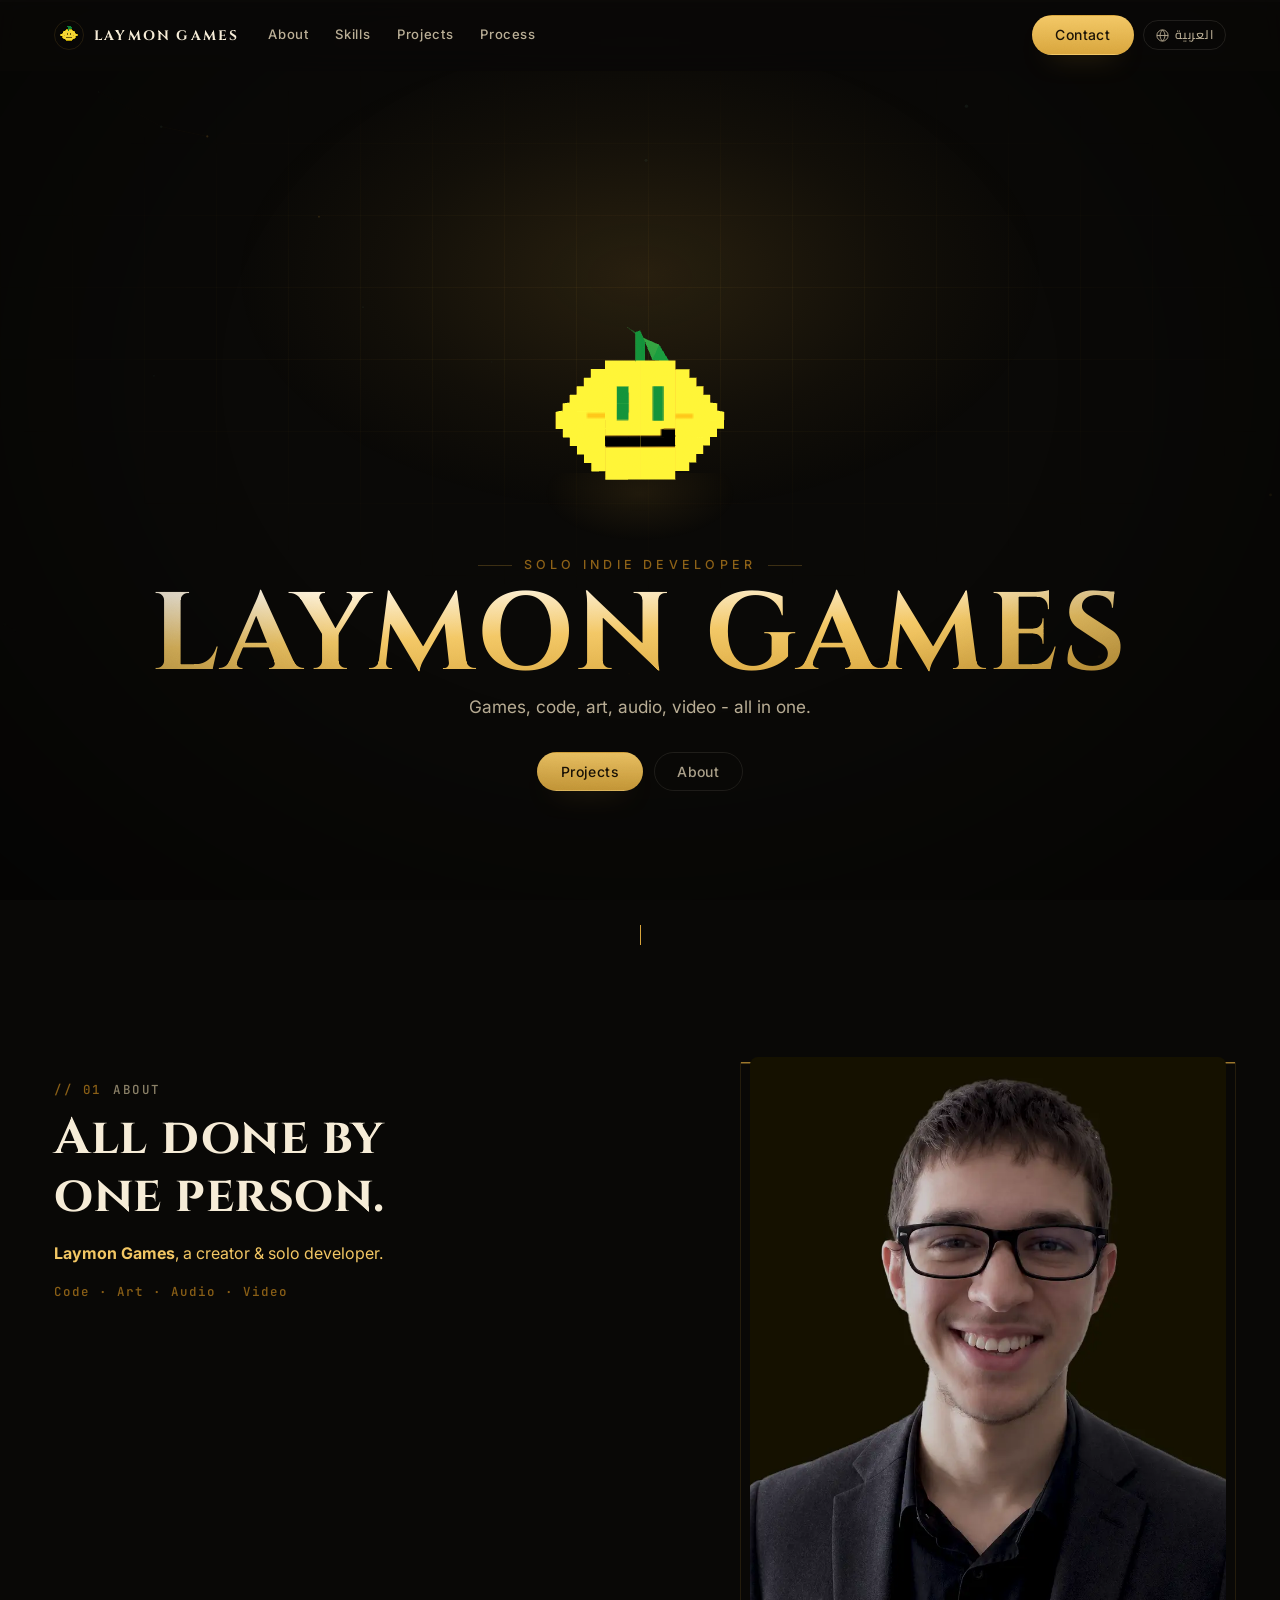
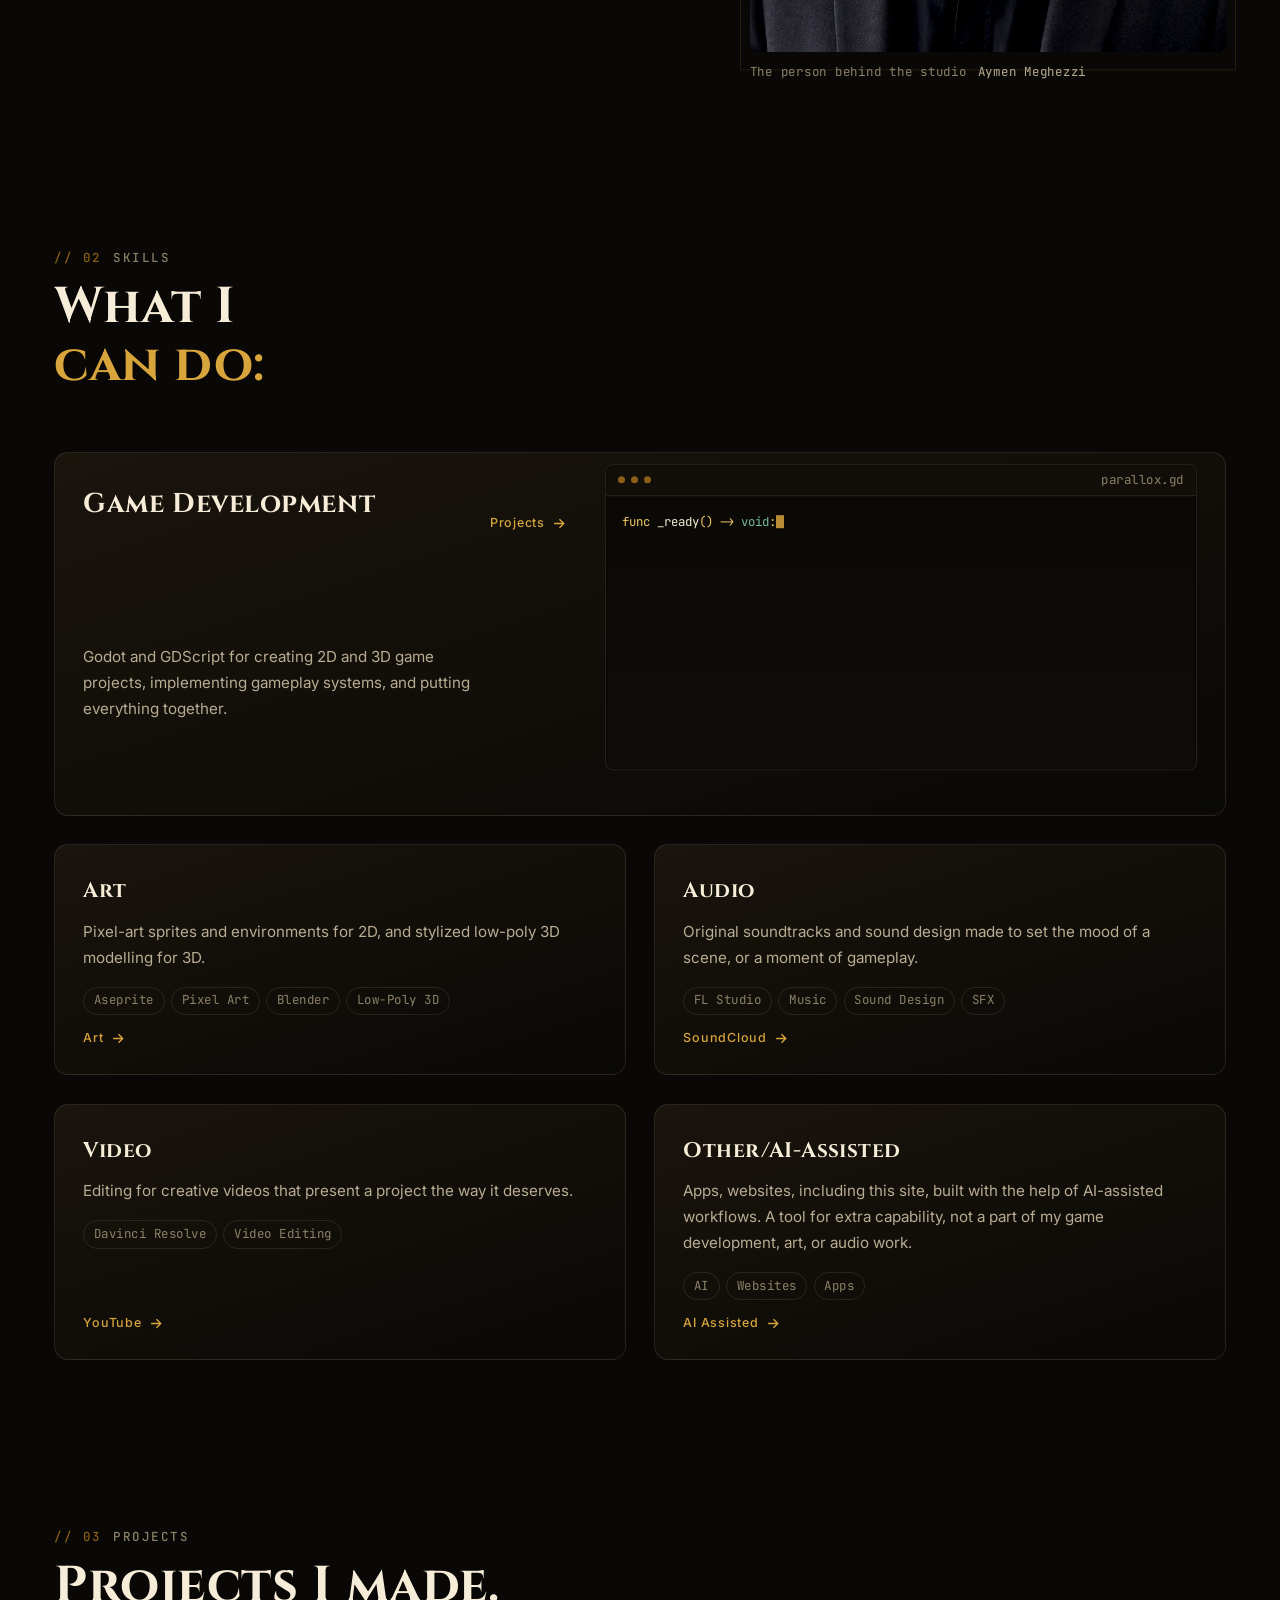
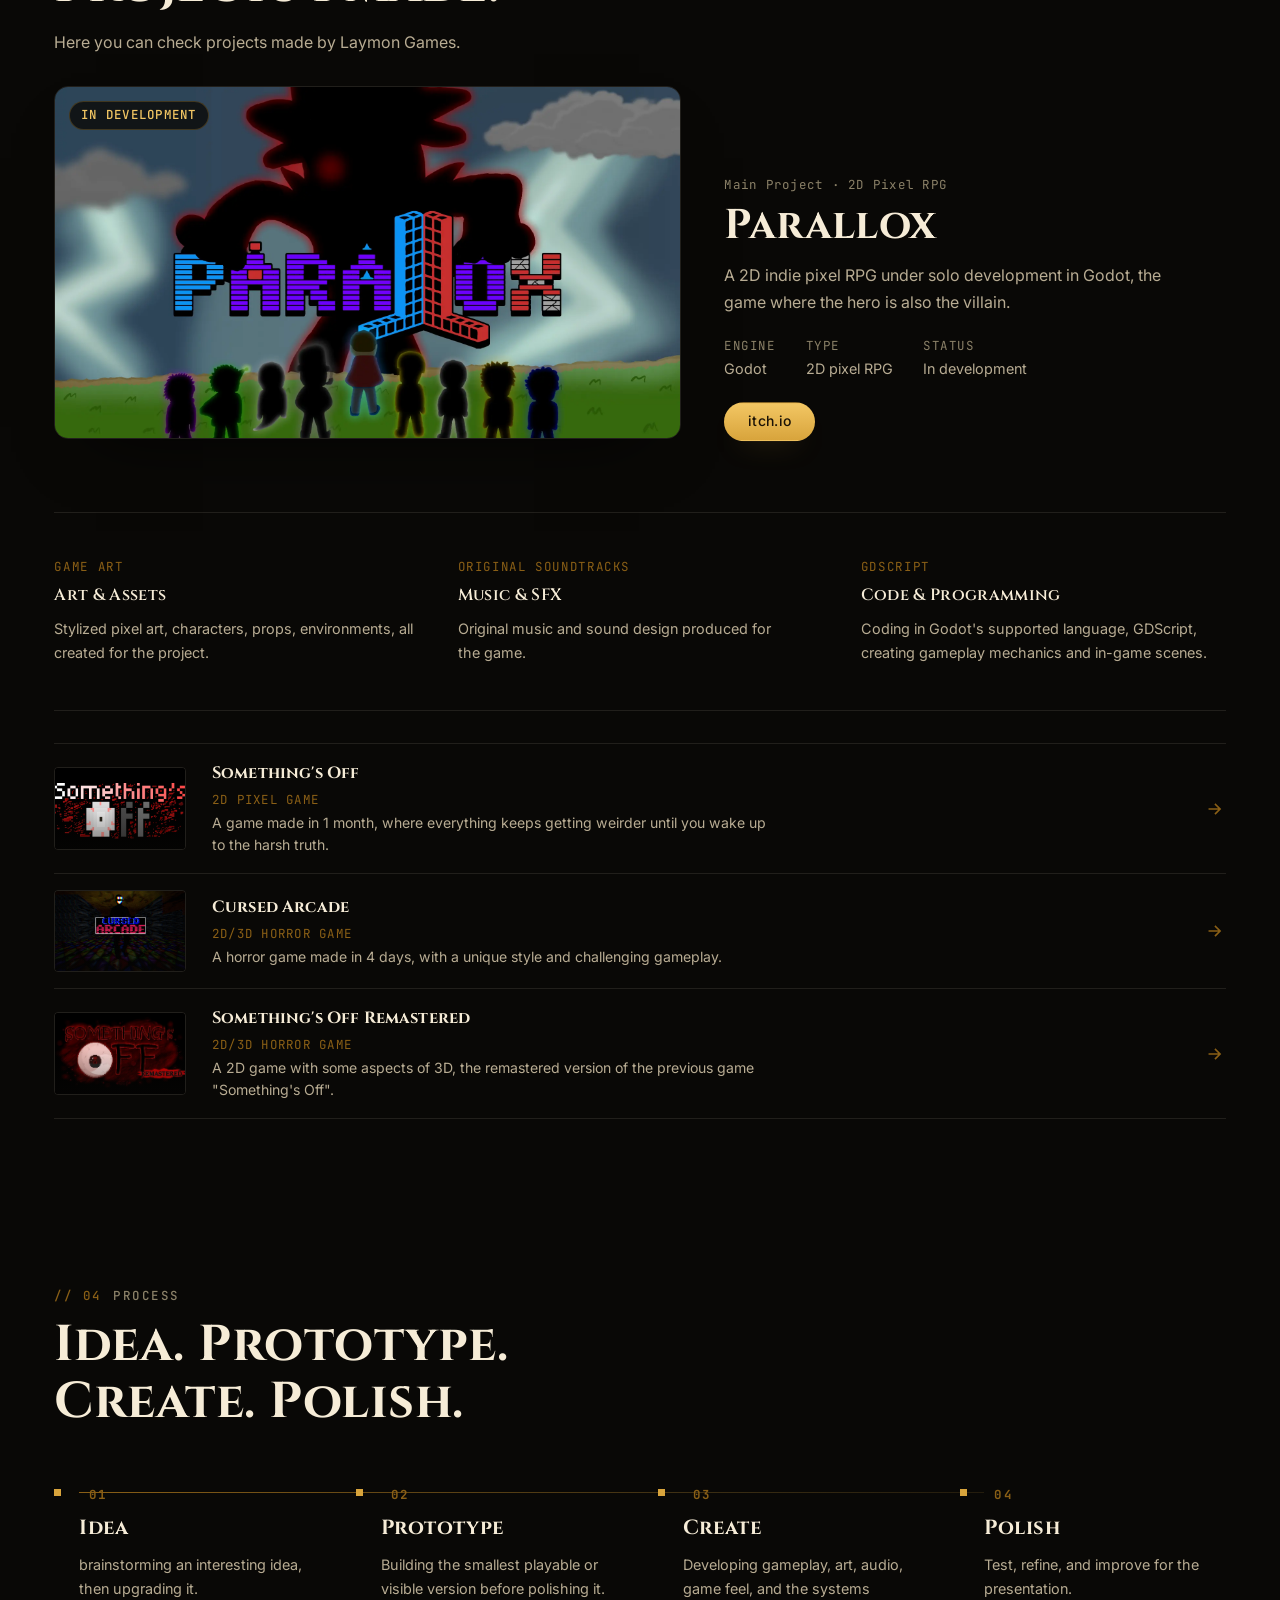
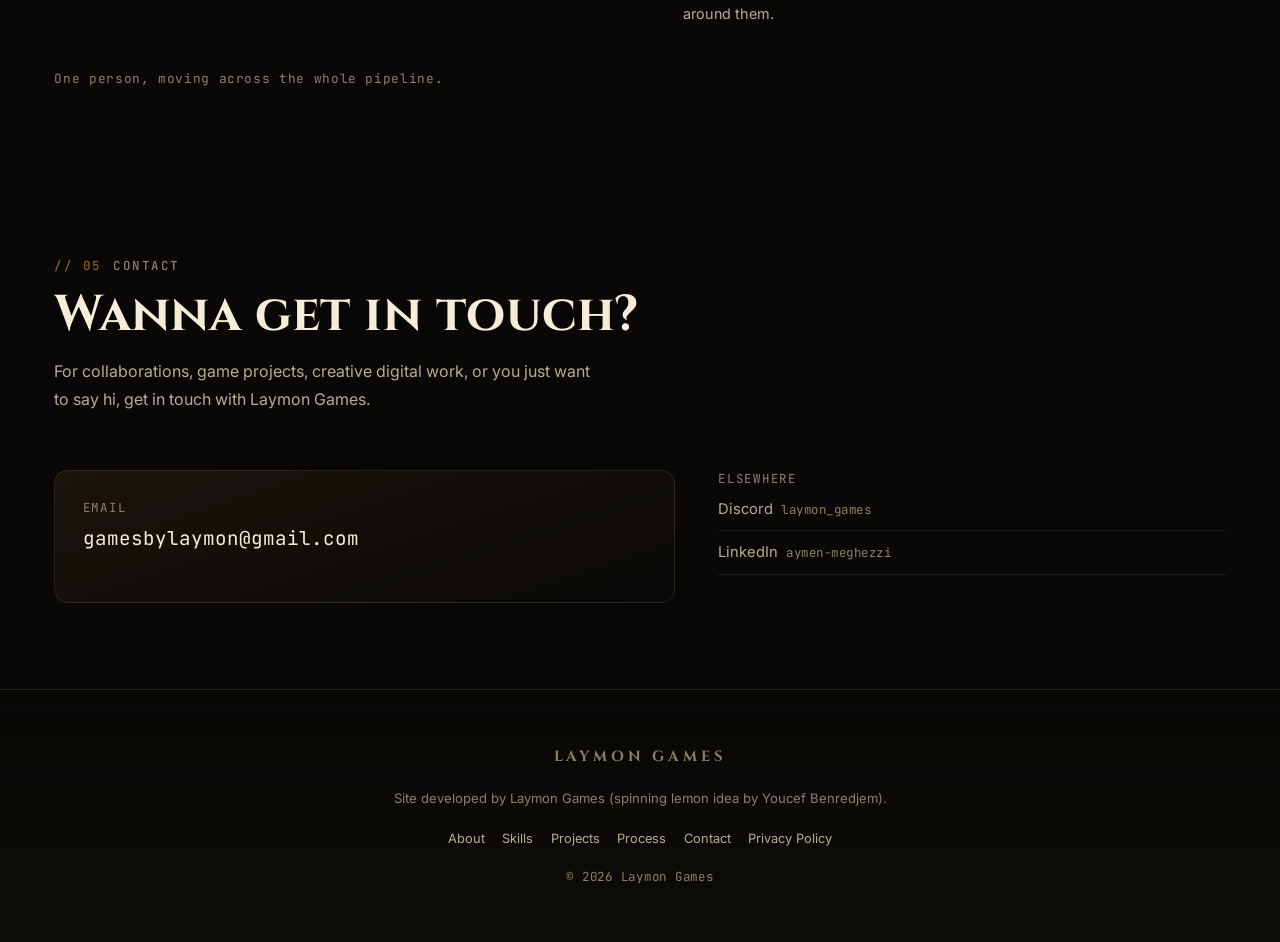
==== commit 2e8525d5: "we progressin'" ====
--- a/index.html
+++ b/index.html
@@ -19,17 +19,35 @@
 <meta property="og:locale" id="og-locale" content="en_US">
 <meta property="og:locale:alternate" content="ar_AR">
 
-<!-- ── type ─────────────────────────────────────────────────────────── -->
+<!-- ── type ───────────────────────────────────────────────────────────
+     The font stylesheet is the last render-blocking request on the page and
+     the biggest single win on a phone (Lighthouse: 4.5s FCP). It is loaded
+     with the media="print" → onload swap, which takes it off the critical
+     path without changing the fonts that eventually arrive. The <noscript>
+     copy is the fallback: no JS, the fonts still load, just blocking. -->
 <link rel="preconnect" href="https://fonts.googleapis.com">
 <link rel="preconnect" href="https://fonts.gstatic.com" crossorigin>
-<link href="https://fonts.googleapis.com/css2?family=Cinzel:wght@600;700&family=Cairo:wght@400;600;700&family=Inter:wght@300;400;500;600&family=JetBrains+Mono:wght@400;700&display=swap" rel="stylesheet">
+<link rel="stylesheet"
+      href="https://fonts.googleapis.com/css2?family=Cinzel:wght@600;700&family=Cairo:wght@400;600;700&family=Inter:wght@300;400;500;600&family=JetBrains+Mono:wght@400;700&display=swap"
+      media="print" onload="this.media='all'">
+<noscript><link rel="stylesheet" href="https://fonts.googleapis.com/css2?family=Cinzel:wght@600;700&family=Cairo:wght@400;600;700&family=Inter:wght@300;400;500;600&family=JetBrains+Mono:wght@400;700&display=swap"></noscript>
 
 <link rel="stylesheet" href="styles.css">
 <link rel="stylesheet" href="motion.css">
 <link rel="stylesheet" href="polish.css">
+<!-- loaded after polish.css: it owns the mascot stage and the gallery, and
+     both retire decoration that polish.css and motion.css introduced -->
+<link rel="stylesheet" href="mascot.css">
+<link rel="stylesheet" href="gallery.css">
+<!-- last: a correction layer for geometry that measures wrong today -->
+<link rel="stylesheet" href="layout-fix.css">
 
 <script>document.documentElement.classList.add('js');</script>
-<script src="i18n.js"></script>
+<!-- deferred: it used to be parser-blocking in the head, which put ~1s of
+     the mobile critical path in front of first paint. Language and direction
+     are still applied before the body is parsed because apply() runs at the
+     end of this file and again on DOMContentLoaded. -->
+<script src="i18n.js" defer></script>
 </head>
 
 <body>
@@ -61,7 +79,8 @@
 
     <div class="nav__tools">
       <a class="btn btn--gold nav__cta" href="#contact"><span data-i18n="nav.contact">Contact</span></a>
-      <button class="lang" type="button" data-lang-switch data-i18n-attr="aria-label:lang.switchAria">
+      <button class="lang" type="button" data-lang-switch>
+        <span class="sr-only" data-i18n="lang.switchAction">Switch language:</span>
         <svg class="lang__icon" viewBox="0 0 24 24" fill="none" aria-hidden="true">
           <circle cx="12" cy="12" r="9" stroke="currentColor" stroke-width="1.4"/>
           <path d="M3 12h18M12 3c2.6 2.6 3.9 5.7 3.9 9s-1.3 6.4-3.9 9c-2.6-2.6-3.9-5.7-3.9-9s1.3-6.4 3.9-9z" stroke="currentColor" stroke-width="1.4"/>
@@ -84,12 +103,18 @@
   <div class="hero__halo" aria-hidden="true"></div>
 
   <div class="wrap hero__in">
-    <!-- 3D mascot: above the wordmark, the single focus of the viewport -->
-    <div class="mascot" id="mascot" role="img" data-i18n-attr="aria-label:hero.ariaLabel">
-      <div class="mascot__ring" aria-hidden="true"></div>
+    <!-- 3D mascot: above the wordmark, the single focus of the viewport.
+         It is a real control now (click / tap / Enter / Space licks it), so it
+         is a focusable button rather than a role="img" box. lemon3d.js adds
+         `is-3d` to it once the GLB is on screen; until then the pixel mark is
+         the control's visible face, so the button is never empty. -->
+    <button class="mascot" id="mascot" type="button" data-mascot
+            data-i18n-attr="aria-label:hero.ariaLabel;title:hero.mascotHint">
+      <span class="mascot__shadow" aria-hidden="true"></span>
+      <span class="mascot__ring" aria-hidden="true"></span>
       <canvas class="mascot__canvas" id="mascotCanvas"></canvas>
       <img class="mascot__fallback" src="assets/lemon.png" alt="" width="128" height="128" decoding="async">
-    </div>
+    </button>
 
     <p class="hero__kicker" data-i18n="brand.tagline">SOLO INDIE DEVELOPER</p>
     <h1 class="hero__title" dir="ltr">LAYMON GAMES</h1>
@@ -108,9 +133,11 @@
 <!-- ══════════════════════════════════ ABOUT ═════════════════════════ -->
 <section class="sec sec--about" id="about" aria-labelledby="aboutTitle">
   <div class="wrap about">
-    <div class="about__prose" data-reveal="up">
-      <p class="shead__eyebrow"><span class="shead__num">// 01</span><span data-i18n="about.eyebrow">About</span></p>
-      <h2 class="shead__title" id="aboutTitle" data-i18n="about.summaryTitle">All done by one person.</h2>
+    <div class="about__prose" data-reveal="up" data-i18n-skip>
+      <div class="shead shead--tight">
+        <p class="shead__eyebrow"><span class="shead__num">// 01</span><span data-i18n="about.eyebrow">About</span></p>
+        <h2 class="shead__title" id="aboutTitle" data-i18n="about.summaryTitle">All done by one person.</h2>
+      </div>
       <p class="about__role" data-i18n-html="about.role"><strong>Laymon Games</strong>, a creator &amp; solo developer.</p>
       <p class="lede" data-i18n-html="about.bio1"></p>
       <p data-i18n="about.bio2"></p>
@@ -207,7 +234,7 @@
     <div class="shead" data-reveal="up">
       <p class="shead__eyebrow"><span class="shead__num">// 03</span><span data-i18n="work.eyebrow">Projects</span></p>
       <h2 class="shead__title" id="workTitle" data-i18n="work.heading">Projects I made.</h2>
-      <p class="shead__lede" data-i18n="work.intro"></p>
+      <p class="shead__lede" data-i18n-html="work.intro"></p>
     </div>
 
     <!-- the one hero project -->
@@ -281,7 +308,7 @@
           <span class="row__body">
             <span class="row__name" dir="ltr">Something's Off Remastered</span>
             <span class="row__label" data-i18n="work.m3.label">2D/3D Horror Game</span>
-            <span class="row__desc" data-i18n="work.m3.desc"></span>
+            <span class="row__desc" data-i18n-html="work.m3.desc"></span>
           </span>
           <svg class="row__go" viewBox="0 0 16 16" aria-hidden="true"><path d="M3 8h9M8.5 4l4 4-4 4" fill="none" stroke="currentColor" stroke-width="1.5" stroke-linecap="square"/></svg>
         </button>
@@ -335,7 +362,7 @@
     <div class="shead" data-reveal="up">
       <p class="shead__eyebrow"><span class="shead__num">// 05</span><span data-i18n="contact.eyebrow">Contact</span></p>
       <h2 class="shead__title" id="contactTitle" data-i18n="contact.heading">Wanna get in touch?</h2>
-      <p class="shead__lede" data-i18n="contact.intro"></p>
+      <p class="shead__lede" data-i18n-html="contact.intro"></p>
     </div>
 
     <div class="reach" data-reveal="up">
@@ -394,7 +421,18 @@
     <p class="modal__eyebrow" data-i18n="modal.art.eyebrow">Art</p>
     <h3 class="modal__t" id="mArtT" data-i18n="modal.art.title">Art</h3>
     <p class="modal__b" data-i18n="modal.art.body"></p>
-    <div class="gallery" id="gallery" data-i18n-attr="aria-label:modal.art.galleryAria"></div>
+
+    <!-- One slide is on screen at a time and every slide is a real button, so
+         the gallery is reachable and operable from the keyboard alone:
+         ← →  Home  End  1-4, and Esc closes the dialog.
+         The strip itself is built by gallery.js from the same assets the
+         archive already uses, and its alt text comes from the existing
+         ui.artPreviewAlt string. No captions are invented. -->
+    <div class="gal" id="artGallery" role="group" data-i18n-attr="aria-label:modal.art.galleryAria">
+      <div class="gal__stage" id="galStage"></div>
+      <div class="gal__rail" role="tablist" id="galRail"></div>
+      <p class="gal__sr" id="galLive" aria-live="polite"></p>
+    </div>
   </div>
 </div>
 
@@ -411,6 +449,7 @@
 <script src="lemon3d.js" defer></script>
 <script src="motion.js" defer></script>
 <script src="polish.js" defer></script>
+<script src="gallery.js" defer></script>
 <script src="script.js" defer></script>
 </body>
 </html>
--- a/motion.css
+++ b/motion.css
@@ -174,10 +174,10 @@
   animation:flowCurrent 1.15s cubic-bezier(.45,0,.25,1) .12s both;
 }
 @keyframes flowCurrent{
-  0%  { inset-inline-start:0; opacity:0 }
+  0%  { inset-inline-start:var(--flow-dot,0px); opacity:0 }
   8%  { opacity:1 }
   92% { opacity:1 }
-  100%{ inset-inline-start:calc(var(--flow-col) * 3 + var(--flow-gap) * 3);
+  100%{ inset-inline-start:calc(var(--flow-dot,0px) + var(--flow-col) * 3 + var(--flow-gap) * 3);
         opacity:0 }
 }
 /* the dots now land as the current reaches them */
--- a/mascot.css
+++ b/mascot.css
@@ -0,0 +1,240 @@
+/* ══════════════════════════════════════════════════════════════════
+   LAYMON GAMES — mascot.css
+
+   The hero's one loud moment. Everything in this file is about the lemon:
+   its stage, the light pooled under it, the colour it turns when you reach
+   for it, and the drop-in.
+
+   Loaded after styles.css / motion.css / polish.css, and it deliberately
+   retires three pieces of decoration those files had already introduced,
+   because the brief for this round is one memorable moment and a quiet
+   everything-else — one decoration removed for every one added:
+
+     retired  .mascot__ring                 (a circle drawn around a round
+                                             lemon taught the reader nothing)
+     retired  .fx__grain                    (a second full-screen grain layer
+                                             on top of body::after's grain)
+     retired  polish.css's double
+              drop-shadow on the canvas     (replaced by one real contact
+                                             shadow that reacts)
+
+   Retiring .fx__grain is also the single biggest paint win on the page: it
+   was a 180px turbulence tile stretched over an element inset by -50%, so it
+   was ~4× the viewport area of blended noise composited under every section.
+   ══════════════════════════════════════════════════════════════════ */
+
+/* ──────────────── the retired decoration ──────────────── */
+.mascot__ring { display: none; }
+.fx__grain { display: none; }
+
+/* one shadow, not two stacked ones */
+.mascot canvas { filter: none; }
+
+/* visually hidden, still read aloud — the language button needs a prefix on
+   its accessible name so "العربية" alone is not the whole label */
+.sr-only {
+	position: absolute;
+	inline-size: 1px; block-size: 1px;
+	padding: 0; margin: -1px;
+	overflow: hidden;
+	clip-path: inset(50%);
+	white-space: nowrap;
+	border: 0;
+}
+
+/* ──────────────── the stage ────────────────
+   The mascot is a <button>, so every reset a button needs is here rather
+   than in styles.css: no border, no background, no inherited text metrics. */
+.mascot {
+	position: relative;
+	display: grid;
+	place-items: center;
+	padding: 0;
+	border: 0;
+	background: none;
+	border-radius: 0;
+	-webkit-tap-highlight-color: transparent;
+	/* the stage is the pointer target, so it owns the cursor */
+	cursor: pointer;
+	/* the entrance writes translate/scale; the renderer writes nothing here.
+	   Kept as separate properties so they compose with anything else. */
+	translate: 0 0;
+	scale: 1;
+}
+
+/* ──────────────── the contact shadow ────────────────
+   A ground pool placed to sit under the fruit's lower third, not a physical
+   projection. A true projection of this model cannot work: the lemon narrows
+   to a point at the bottom, so the projected footprint is a sliver, and the
+   model is framed to ~74% of the box, so a computed shadow is always fighting
+   the silhouette. What reads correctly is a shadow whose centre is just below
+   the base and which is narrower than the widest part of the fruit.
+
+   The peak sits at --shadow-top plus the -27% offset and half the shadow's own
+   height. With the default 73% and an aspect-ratio height of ~18.5% of the
+   stage that puts the darkest point at ~81% — under the lower third of the
+   lemon — and the falloff carries it to ~90%, just past the base. lemon3d.js
+   overrides --shadow-top with the model's own base position, so this survives a
+   change of model or camera; the default here covers first paint and the pixel
+   fallback, where no renderer is running.
+
+   --shadow-spread widens it as the lemon squashes, --shadow-dark deepens it,
+   --shadow-lift pushes it down, and --shadow-slide moves it sideways with the
+   turn so the fruit leaves a footprint instead of pivoting on a pin. */
+.mascot__shadow {
+	/* --shadow-slide is written in the page's physical X. In Arabic the fruit's
+	   +turn goes the other way, so the slide is negated rather than mirrored —
+	   the shadow must follow the body, not the reading direction. */
+	--slide-sign: 1;
+	position: absolute;
+	inset-block-start: var(--shadow-top, 73%);
+	inset-inline: 23%;
+	aspect-ratio: 3.1 / 1;
+	transform: translate(calc(var(--shadow-slide, 0px) * var(--slide-sign, 1)), calc(var(--shadow-lift, 0%) - 27%)) scaleX(var(--shadow-spread, 1));
+	transform-origin: 50% 50%;
+	border-radius: 50%;
+	background:
+		radial-gradient(ellipse at 50% 50%,
+			rgba(0, 0, 0, calc(.58 * var(--shadow-dark, 1))) 0%,
+			rgba(0, 0, 0, calc(.42 * var(--shadow-dark, 1))) 34%,
+			rgba(0, 0, 0, calc(.16 * var(--shadow-dark, 1))) 62%,
+			transparent 88%);
+	pointer-events: none;
+	z-index: 1;
+}
+html[dir="rtl"] .mascot__shadow { --slide-sign: -1 }
+/* the splash ring: one per click, thrown outward from the contact patch */
+.mascot__shadow::after {
+	content: '';
+	position: absolute;
+	inset: 12% 6%;
+	border: 1px solid rgba(216, 164, 60, .55);
+	border-radius: 50%;
+	opacity: 0;
+	transform: scale(.6);
+}
+.mascot__shadow.is-splash::after {
+	opacity: calc(.7 - var(--splash, 1) * .8);
+	transform: scale(calc(1 + var(--splash, 1) * 1.5));
+}
+
+/* ──────────────── the canvas and the pixel fallback ──────────────── */
+.mascot__canvas {
+	position: relative;
+	z-index: 2;
+	inline-size: 100%; block-size: 100%;
+	pointer-events: none;   /* the button is the target, not the canvas */
+}
+.mascot__fallback {
+	position: absolute;
+	z-index: 2;
+	inline-size: 58%; block-size: auto;
+	image-rendering: pixelated;
+	display: none;
+	transform-origin: 50% 100%;
+}
+/* the pixel mark faces the same direction: it is the same character, so it
+   gets the same idle and the same squash language as the model */
+html.no-mascot3d .mascot__fallback { display: block; animation: markBob 3.4s ease-in-out infinite }
+html.no-mascot3d .mascot:active .mascot__fallback { transform: scale(1.04, .92) }
+html.no-mascot3d .mascot__canvas { display: none }
+/* and once the model is drawing, the pixel mark must not sit on top of it —
+   styles.css hides it by default, so this only matters if the flag was ever
+   added and then removed (a context that failed on the second attempt) */
+html:not(.no-mascot3d) .mascot__fallback { display: none }
+
+@keyframes markBob {
+	0%, 100% { transform: translateY(0) }
+	50%      { transform: translateY(-2.5%) }
+}
+
+/* ──────────────── the drop-in ────────────────
+   One entrance, once. It starts above and slightly small, lands with the
+   squash the renderer fires at 1.15s, and then never animates again —
+   the lemon's resting state belongs to the renderer. */
+@keyframes mascotDrop {
+	0%   { opacity: 0; translate: 0 -26px; scale: .88 }
+	62%  { opacity: 1; translate: 0 0; scale: 1 }
+	78%  { scale: 1.035 .97 }
+	100% { opacity: 1; translate: 0 0; scale: 1 }
+}
+.js .mascot:not(.is-3d) { animation: mascotDrop .95s cubic-bezier(.2, .9, .3, 1) .05s both }
+/* once the model is drawing, the drop-in is over — the class that lands here
+   is added by the renderer on its first real frame */
+.js .mascot.is-3d { animation: none; opacity: 1; translate: 0 0; scale: 1 }
+
+/* ──────────────── reaching for it ────────────────
+   The hero has exactly one accent, and this is where it is spent: the stage
+   warms and the lemon lifts a little. No glow is added on top of the halo. */
+.mascot::before {
+	content: '';
+	position: absolute;
+	inset: -6%;
+	border-radius: 50%;
+	background: radial-gradient(circle at 50% 62%, rgba(216, 164, 60, .22), transparent 66%);
+	opacity: 0;
+	transition: opacity .45s ease;
+	pointer-events: none;
+	z-index: 0;
+}
+@media (hover: hover) {
+	.mascot:hover::before { opacity: 1 }
+	.mascot:hover .mascot__canvas { translate: 0 -4px }
+	.mascot__canvas { transition: translate .5s cubic-bezier(.16, 1, .3, 1) }
+	.mascot:hover .mascot__fallback { translate: 0 -4px }
+}
+.mascot:active::before { opacity: 1 }
+.mascot:active .mascot__canvas { translate: 0 -1px }
+
+/* the lemon is the first thing a keyboard reaches in the hero, so its focus
+   ring is the gold one and it is not ambiguous about which thing is focused.
+   polish.css puts a square outline on every :focus-visible; on a round stage
+   the ring follows the stage instead. */
+.mascot:focus-visible {
+	outline: 2px solid var(--gold-hi);
+	outline-offset: 6px;
+	box-shadow: none;
+	border-radius: 50%;
+}
+.mascot:focus-visible::before { opacity: 1 }
+
+/* ──────────────── reduced motion ────────────────
+   The mascot stays a control and still reacts — it just stops moving on its
+   own. The renderer holds it at rest under the same query, so the two agree.
+   Only the entrance and the idle are dropped. */
+@media (prefers-reduced-motion: reduce) {
+	.js .mascot:not(.is-3d) { animation: none; opacity: 1; translate: 0 0; scale: 1 }
+	html.no-mascot3d .mascot__fallback { animation: none }
+	.mascot__canvas { transition: none }
+	.mascot:hover .mascot__canvas,
+	.mascot:active .mascot__canvas { translate: 0 0 }
+	.mascot__shadow.is-splash::after { display: none }
+}
+
+/* on a touch device there is no hover to leave, so the hover state does not
+   arm; the press state still does */
+@media (hover: none) {
+	.mascot:hover::before { opacity: 0 }
+	.mascot:hover .mascot__canvas { translate: 0 0 }
+	.mascot:active::before { opacity: 1 }
+}
+
+/* ──────────────── the language button's visible label ────────────────
+   The accessible name is now "Switch language: العربية" instead of a
+   mismatched aria-label, so the visible text is part of the name again. */
+.lang { gap: .34rem }
+.lang .sr-only { font: 500 var(--fs-label)/1 var(--f-body) }
+
+/* the warm light pooling on the floor, kept as its own layer so the contact
+   shadow above can stay purely dark. It sits below the fruit's base (80%+) so
+   it never washes over the model's own lower banding. */
+.mascot::after {
+	content: '';
+	position: absolute;
+	inset-block-start: 80%;
+	inset-inline: 8%;
+	block-size: 30%;
+	background: radial-gradient(ellipse at 50% 30%, rgba(216, 164, 60, .10), transparent 72%);
+	pointer-events: none;
+	z-index: 0;
+}
--- a/gallery.css
+++ b/gallery.css
@@ -0,0 +1,245 @@
+/* ══════════════════════════════════════════════════════════════════
+   LAYMON GAMES — gallery.css
+
+   Two things live here:
+
+   1  the artwork gallery inside the Art dialog. It used to be a static 2×2
+      grid of images with no focusable anything, which meant the Art card in
+      Skills opened a dialog you could only look at. Now one slide is on
+      screen, every slide is a real button in a tablist, and ← → Home End and
+      the digits drive it.
+
+   2  the honest hover state for the archive rows and the feature project.
+      "Real" means it says what the row is and what the link does — the
+      thumbnail magnifies, the border picks up, the status and the
+      destination appear — rather than just tinting the background.
+   ══════════════════════════════════════════════════════════════════ */
+
+/* ──────────────── 1 · the gallery ──────────────── */
+.gal {
+	margin-block-start: 1.2rem;
+	/* the slideshow needs a direction, not an accident of the flow */
+	direction: ltr;
+}
+html[dir="rtl"] .gal { direction: rtl }
+
+.gal__stage {
+	position: relative;
+	overflow: hidden;
+	border: 1px solid var(--line-2);
+	border-radius: var(--r-sm);
+	background: var(--ink-3);
+	aspect-ratio: 16 / 9;
+}
+.gal__slide {
+	position: absolute;
+	inset: 0;
+	opacity: 0;
+	transform: scale(1.015);
+	transition: opacity .45s ease, transform .7s cubic-bezier(.16, 1, .3, 1);
+	pointer-events: none;
+}
+.gal__slide.is-live {
+	opacity: 1;
+	transform: none;
+	pointer-events: auto;
+}
+.gal__slide img {
+	inline-size: 100%; block-size: 100%;
+	object-fit: cover;
+}
+/* the number, kept small and in the corner of the frame — the only chrome
+   the stage carries */
+.gal__count {
+	position: absolute;
+	inset-block-end: .6rem;
+	inset-inline-start: .6rem;
+	padding: .22rem .55rem;
+	border: 1px solid var(--line);
+	border-radius: 999px;
+	background: rgba(9, 8, 6, .82);
+	font: 500 var(--fs-label)/1.4 var(--f-mono);
+	letter-spacing: .1em;
+	color: var(--gold-hi);
+	direction: ltr;
+}
+
+/* the rail: one button per asset, named from the same string the old grid
+   used for its alt text, so nothing is invented */
+.gal__rail {
+	display: flex;
+	gap: .5rem;
+	margin-block-start: .7rem;
+	overflow-x: auto;
+	padding-block-end: 2px;
+	scrollbar-width: thin;
+}
+.gal__thumb {
+	position: relative;
+	flex: 0 0 auto;
+	inline-size: clamp(64px, 15%, 104px);
+	aspect-ratio: 16 / 10;
+	overflow: hidden;
+	border: 1px solid var(--line-2);
+	border-radius: var(--r-xs);
+	opacity: .5;
+	transition: opacity .3s ease, border-color .3s ease, transform .35s cubic-bezier(.16, 1, .3, 1);
+}
+.gal__thumb img { inline-size: 100%; block-size: 100%; object-fit: cover }
+.gal__thumb:hover { opacity: .85; transform: translateY(-2px) }
+.gal__thumb[aria-selected="true"] {
+	opacity: 1;
+	border-color: var(--gold);
+	box-shadow: 0 0 0 1px rgba(216, 164, 60, .4);
+}
+/* the current thumb carries a gold hairline along its bottom edge in both
+   directions — logical property, so RTL needs no second rule */
+.gal__thumb[aria-selected="true"]::after {
+	content: '';
+	position: absolute;
+	inset-inline: 0; inset-block-end: 0;
+	block-size: 2px;
+	background: var(--gold-hi);
+}
+.gal__thumb:focus-visible { outline: 2px solid var(--gold-hi); outline-offset: 2px; border-radius: var(--r-xs) }
+
+.gal__sr {
+	position: absolute;
+	inline-size: 1px; block-size: 1px;
+	margin: -1px; padding: 0;
+	overflow: hidden;
+	clip-path: inset(50%);
+	white-space: nowrap;
+}
+
+/* ──────────────── 2 · the archive rows ────────────────
+   The old hover tinted the row background and scaled the thumbnail by 7% and
+   that was all. This one answers the two questions a project row has to
+   answer: what changed, and where does it go. */
+.row {
+	position: relative;
+	/* the honest part: a gold rule that grows from the reading edge, so the
+	   row you are on is anchored, not just tinted */
+	--row-lift: 0px;
+	transition: background-color .3s ease, padding-inline .3s ease;
+}
+.row::before {
+	content: '';
+	position: absolute;
+	inset-block: 0;
+	inset-inline-start: 0;
+	inline-size: 2px;
+	background: var(--gold);
+	transform: scaleY(0);
+	transform-origin: center top;
+	transition: transform .35s cubic-bezier(.16, 1, .3, 1);
+}
+.row:hover::before,
+.row:focus-visible::before { transform: scaleY(1) }
+.row:hover,
+.row:focus-visible {
+	background: rgba(216, 164, 60, .045);
+	padding-inline: .8rem;
+}
+.row:focus-visible { outline: 2px solid var(--gold-hi); outline-offset: -2px; border-radius: var(--r-xs) }
+
+/* the thumbnail: the old one just grew. This one grows, brightens off its
+   compression, and takes the gold edge. */
+.row__art {
+	position: relative;
+	transition: border-color .35s ease, box-shadow .45s ease;
+}
+.row__art::after {
+	content: '';
+	position: absolute;
+	inset: 0;
+	background: linear-gradient(180deg, transparent 45%, rgba(9, 8, 6, .55));
+	opacity: .8;
+	transition: opacity .45s ease;
+	pointer-events: none;
+}
+.row:hover .row__art,
+.row:focus-visible .row__art { border-color: var(--line); box-shadow: 0 10px 24px -14px rgba(216, 164, 60, .5) }
+.row:hover .row__art::after,
+.row:focus-visible .row__art::after { opacity: .25 }
+
+/* the description is the sentence that says what changed, so on a pointer it
+   comes up to full contrast rather than staying at muted */
+.row__desc { transition: color .35s ease }
+.row:hover .row__desc,
+.row:focus-visible .row__desc { color: var(--cream) }
+.row__name { transition: color .3s ease }
+.row:hover .row__name,
+.row:focus-visible .row__name { color: var(--gold-hi) }
+
+/* the label already carried the project's scale ("made in 1 month", "made in
+   4 days"). On hover it turns from a quiet mono caption into a stated fact. */
+.row__label {
+	transition: color .3s ease, letter-spacing .35s ease;
+}
+.row:hover .row__label,
+.row:focus-visible .row__label { color: var(--gold-hi); letter-spacing: .14em }
+
+/* the destination: the row says where it goes before you commit to it. The
+   text comes from the markup, not from a new string. */
+.row__go {
+	display: inline-flex;
+	align-items: center;
+	gap: .35rem;
+	inline-size: auto;
+	transition: transform .3s cubic-bezier(.16, 1, .3, 1), color .3s ease;
+}
+.row__go::before {
+	content: attr(data-go);
+	font: 400 var(--fs-label)/1 var(--f-mono);
+	letter-spacing: .08em;
+	text-transform: uppercase;
+	white-space: nowrap;
+	/* revealed only when the row is active, from the reading edge outward */
+	max-inline-size: 0;
+	overflow: hidden;
+	opacity: 0;
+	transition: max-inline-size .45s cubic-bezier(.16, 1, .3, 1), opacity .3s ease;
+}
+.row:hover .row__go::before,
+.row:focus-visible .row__go::before { max-inline-size: 8rem; opacity: 1 }
+
+/* ──────────────── the feature project ────────────────
+   Parallox is the one project with a page behind it, so its hover states the
+   destination and brings the spec up to reading contrast. */
+.feature__art {
+	transition: border-color .4s ease, box-shadow .5s ease;
+}
+.feature:hover .feature__art,
+.feature:focus-within .feature__art {
+	border-color: var(--line);
+	box-shadow: 0 34px 80px -46px rgba(216, 164, 60, .55);
+}
+.feature__badge { transition: color .35s ease, border-color .35s ease }
+.feature:hover .feature__badge { border-color: var(--gold); color: var(--gold-hi) }
+.feature__desc { transition: color .4s ease }
+.feature:hover .feature__desc { color: var(--cream) }
+.feature .spec dd { transition: color .4s ease }
+.feature:hover .spec dd { color: var(--cream) }
+
+/* the itch.io button already sheens; on the feature hover the whole body
+   leans in a little, so the card reads as one object */
+.feature__body { transition: translate .55s cubic-bezier(.16, 1, .3, 1) }
+@media (hover: hover) {
+	.feature:hover .feature__body { translate: 0 -4px }
+}
+
+@media (max-width: 640px) {
+	/* no hover to lean into, and the rail is the only way to change slide */
+	.gal__rail { gap: .4rem }
+	.gal__thumb { inline-size: 72px }
+	.row:hover, .row:focus-visible { padding-inline: .5rem }
+}
+
+@media (prefers-reduced-motion: reduce) {
+	.gal__slide { transition: none; transform: none }
+	.gal__thumb:hover { transform: none }
+	.feature__body, .feature:hover .feature__body { translate: 0 0 }
+	.row:hover, .row:focus-visible { padding-inline: 0 }
+	.row::before { transition: none }
+}
--- a/layout-fix.css
+++ b/layout-fix.css
@@ -0,0 +1,146 @@
+/* ══════════════════════════════════════════════════════════════════
+   LAYMON GAMES — layout-fix.css
+
+   Additive correction layer, loaded last. Everything in here fixes
+   something that measures wrong today; nothing in here is a new idea.
+
+   Each block names the measurement it corrects, taken at 1440×900 and
+   360×780 before the change.
+   ══════════════════════════════════════════════════════════════════ */
+
+/* ──────────────── 1 · the About heading was invisible ────────────────
+   motion.css clips every .shead__title to zero width and unclips it from
+   `.shead.is-in`. The About heading is the only one that was not inside a
+   .shead, so it never unclipped: clip-path stayed inset(0 100% 0 0) and
+   `<h2 id="aboutTitle">` — the accessible name of the whole section — was
+   painted at zero width in both languages and at every width. */
+.about .shead__title,
+.about .shead.is-in .shead__title { clip-path: none }
+
+/* ──────────────── 2 · the About column had a 115px hole ────────────────
+   The eyebrow sat at the top of a column whose tallest item was the
+   portrait, and the lead paragraph was centred against it, so the heading
+   was pushed ~100px below the eyebrow and read as unrelated to it. */
+.about { align-items: start }
+.about__prose { padding-block-start: clamp(0rem, 3vh, 2.4rem) }
+.about .shead { margin-block-end: .9rem }
+
+/* ──────────────── 3 · the terminal outgrew the card ────────────────
+   Two measurements, one cause: a fixed 24em min-block-size on a 12.4px
+   base. At ≥1081px the card's left column wants 339px and the block was
+   331px, so the grid stretched it to ~450px and left a 300px void between
+   the paragraph and the listing. Below that the base is still 12.4px
+   against a 260px column, so the longest JS line ran 374px wide and the
+   listing carried a horizontal scrollbar.
+
+   The floor is kept where it is doing real work — a desktop card whose
+   height should not jump while the listing types — and scaled to the
+   column everywhere the column, not the content, is the constraint. */
+.term__out { min-block-size: 22em }
+
+@media (max-width: 1080px) {
+	.skill--lead .term__out { min-block-size: 22em }
+}
+@media (max-width: 640px) {
+	/* The widest line in the listing is 55 characters; JetBrains Mono advances
+	   0.6em, so fitting a 281px column outright would need 8.5px — below
+	   reading size. The listing therefore keeps the horizontal scroll it
+	   always had, and only the block height comes down with the type. */
+	.term__out { font-size: 11px; min-block-size: 18em }
+}
+
+/* the card's own empty band, independent of the terminal */
+.skill--lead .skill__d { max-inline-size: 42ch }
+
+/* the step number was set flush against the dot and clipped by the rail line,
+   so "01" read as "0I". It now clears the dot and its label sits under it. */
+.flow__num {
+	padding-inline-start: .62rem;
+	letter-spacing: .18em;
+}
+
+/* ──────────────── 4 · the process rail was geometrically wrong ────────────────
+   styles.css sets the rail to `calc(--flow-col*3 + --flow-gap*3)` from the
+   inline-start edge, which is 1001px of a 1240px grid: the first three dots
+   sat on it and the fourth landed 66px past its end, outside the line it is
+   supposed to terminate.
+
+   The rail now spans from the first dot to the last. --flow-dot is the one
+   number both the dots and the rail are placed with, so they cannot drift
+   apart again if the padding is retuned. */
+.flow {
+	--flow-dot: 1.55rem;
+	--flow-span: calc(var(--flow-col) * 3 + var(--flow-gap) * 3);
+}
+.flow::before {
+	inset-inline-start: var(--flow-dot);
+	inline-size: var(--flow-span);
+}
+
+/* .flow__step::after scales with --step-y, which no script ever wrote, so the
+   narrow-screen spine was sitting at scaleY(0) — a vertical process list with
+   no line connecting it, and no error anywhere to say why. */
+@media (max-width: 900px) {
+	/* styles.css takes the rail out with `content:none` on .flow::before.
+	   That is a content-level reset which this file's later background and
+	   transform declarations do not override, so it has to be repeated here:
+	   without it a 900px-wide element draws across a single-column list and
+	   reads as a stray horizontal gold bar. Same for the current that rides
+	   the rail — there is no rail left to ride. */
+	.flow::before,
+	.flow::after { content: none }
+	.js [data-reveal="flow"] .flow__step::after { transform: none }
+	/* The spine sits in the flow's 1.9rem inline-start padding, and the dots
+	   are centred on it rather than left-flush against it: styles.css put them
+	   at -1.9rem (flush with the spine's start edge, but on the wrong side of
+	   the step, so they read as belonging to the previous item) while the step
+	   text sits a further 1.1rem in. Centring a 7px dot on a 1px line needs
+	   half its own width back. */
+	.flow__step::after { inset-inline-start: -1.9rem }
+	.flow__dot { inset-inline-start: calc(-1.9rem + 3.5px) }
+}
+
+/* ──────────────── 5 · section rhythm was lopsided ────────────────
+   --sec is a min/max clamp, so at 1440×900 every section took the 99px
+   ceiling while the hero took 124/81. The first and last band on the page
+   should be the two that breathe; the interior sections should not out-space
+   the hero. Trimmed to 88px at the top end and given its own line on a
+   phone, where 86px top and 86px bottom between every section added up to a
+   page with more gap than content. */
+.sec { padding-block: clamp(4rem, 9.5vh, 5.5rem) }
+@media (max-width: 640px) {
+	.sec { padding-block: clamp(3.4rem, 8vh, 4.6rem) }
+}
+
+/* ──────────────── 6 · the feature's right column floated ────────────────
+   265px of copy against a 373px image left the project name and its spec
+   floating in the middle of an empty column. It is centred against the art
+   deliberately, but the extra space should be under it, not above it. */
+@media (min-width: 901px) {
+	.feature__body { align-self: center; padding-block: .5rem }
+}
+
+/* ──────────────── 7 · the archive rows had a two-column gap ────────────────
+   Below 640px the grid drops to two columns and the arrow was hidden, so the
+   row's destination had nowhere to live. It is shown again — it is the only
+   "where does this go" cue on a phone — and the thumbnail gives back the
+   space. */
+@media (max-width: 640px) {
+	.row { grid-template-columns: 88px minmax(0, 1fr) 16px; gap: .75rem }
+	.row__go { display: inline-flex; inline-size: 16px }
+	.row:hover .row__go::before,
+	.row:focus-visible .row__go::before { max-inline-size: 0; opacity: 0 }
+	.row__go { color: var(--gold) }
+}
+
+/* ──────────────── 8 · the hero's field stopped above the wordmark ────────────────
+   hero__field is masked out by 42% and hero__halo sits behind the mascot, so
+   the lower two-thirds of a tall viewport was a flat black rectangle with a
+   canvas that had already faded out. The mask now reaches further down so the
+   texture carries under the kicker; the opacity stays where it was, because
+   the hero must keep exactly one accent. */
+.hero__field {
+	inset: 0 0 26% 0;
+	block-size: 74%;
+	mask-image: linear-gradient(180deg, #000 0%, rgba(0, 0, 0, .5) 58%, transparent 100%);
+}
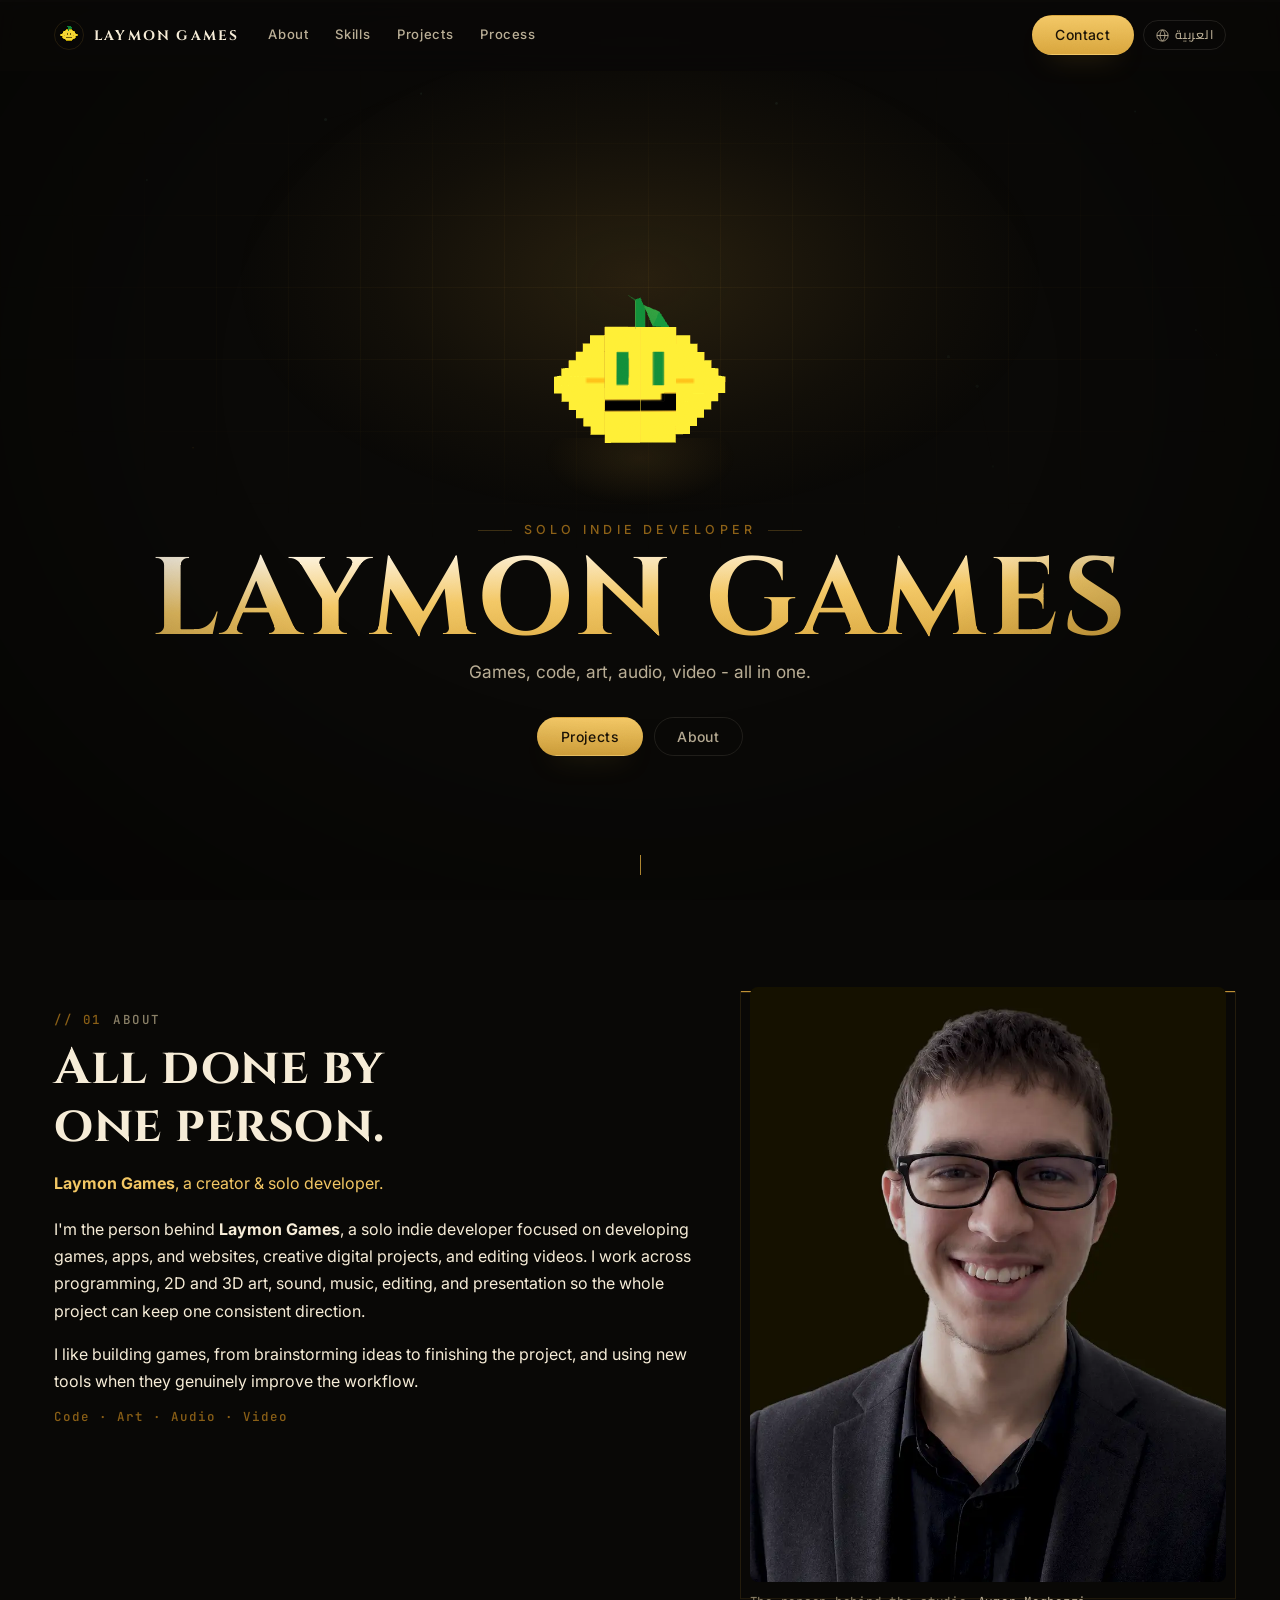
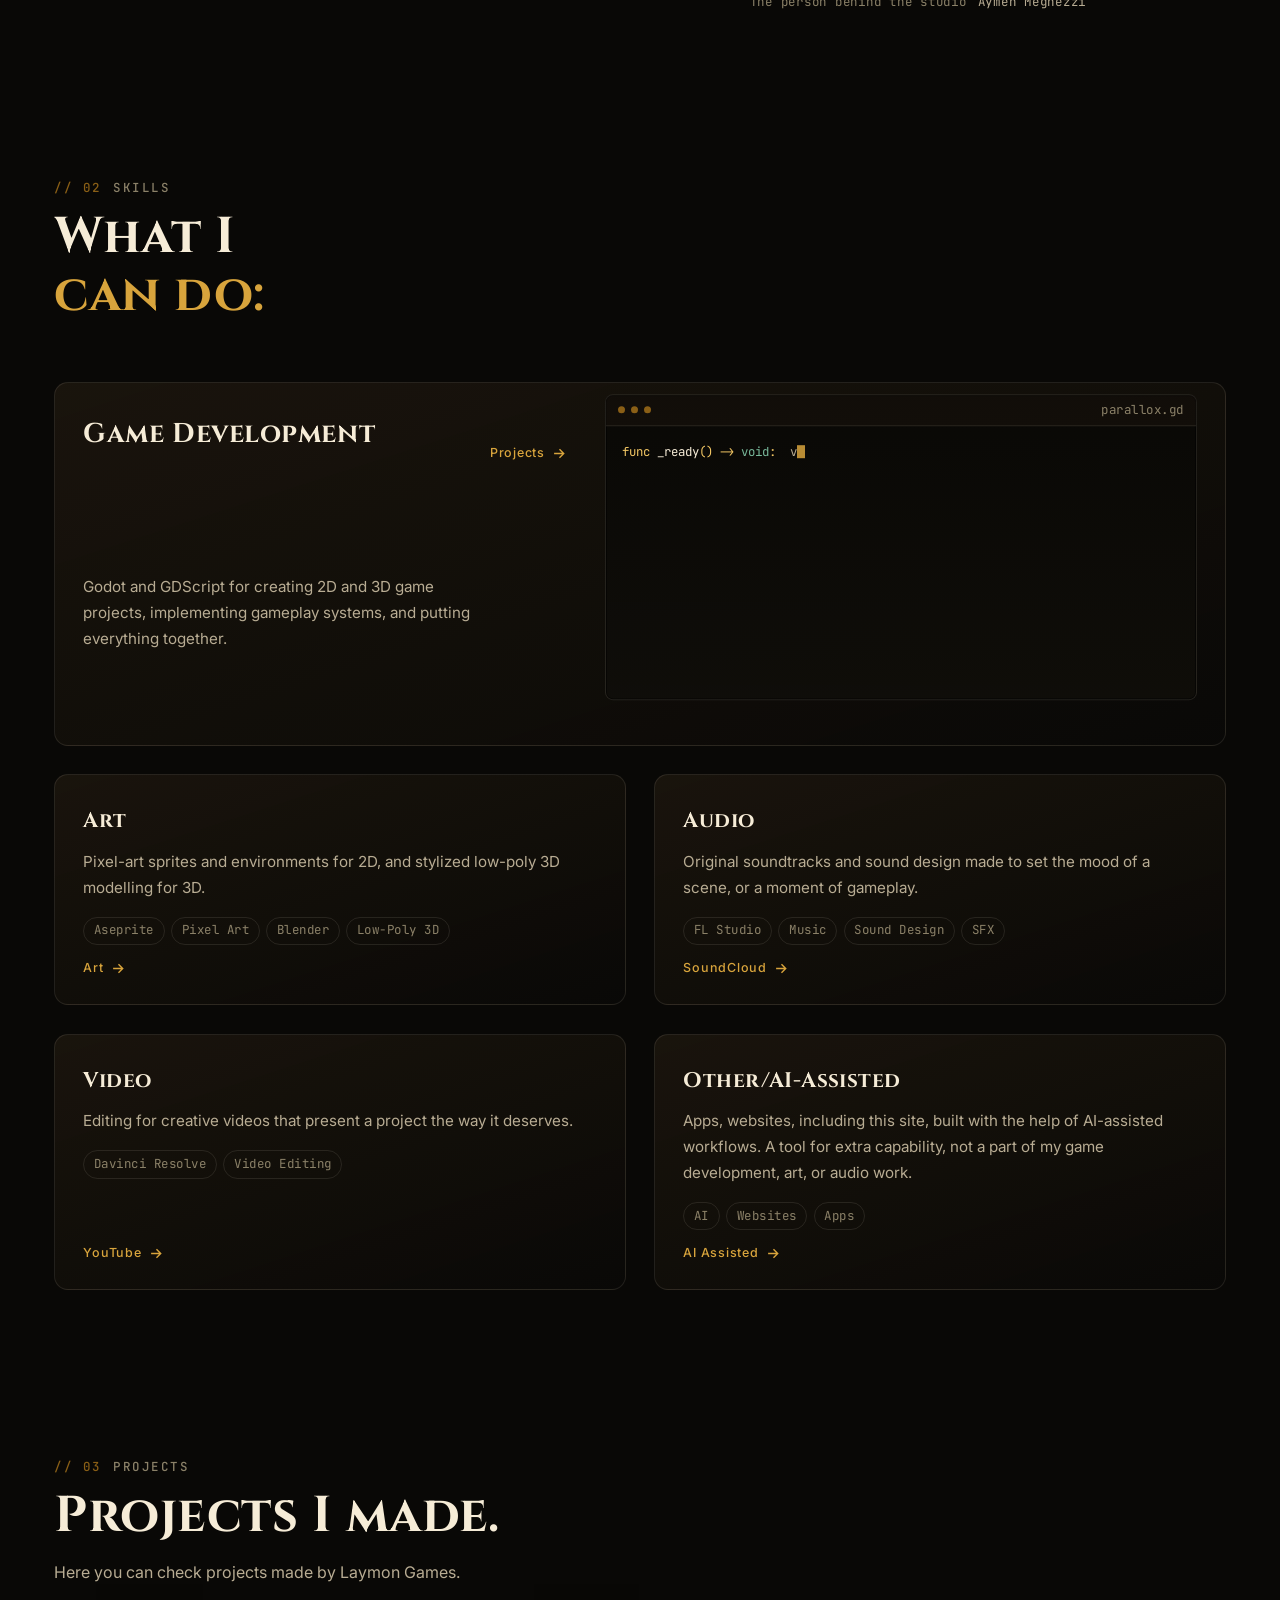
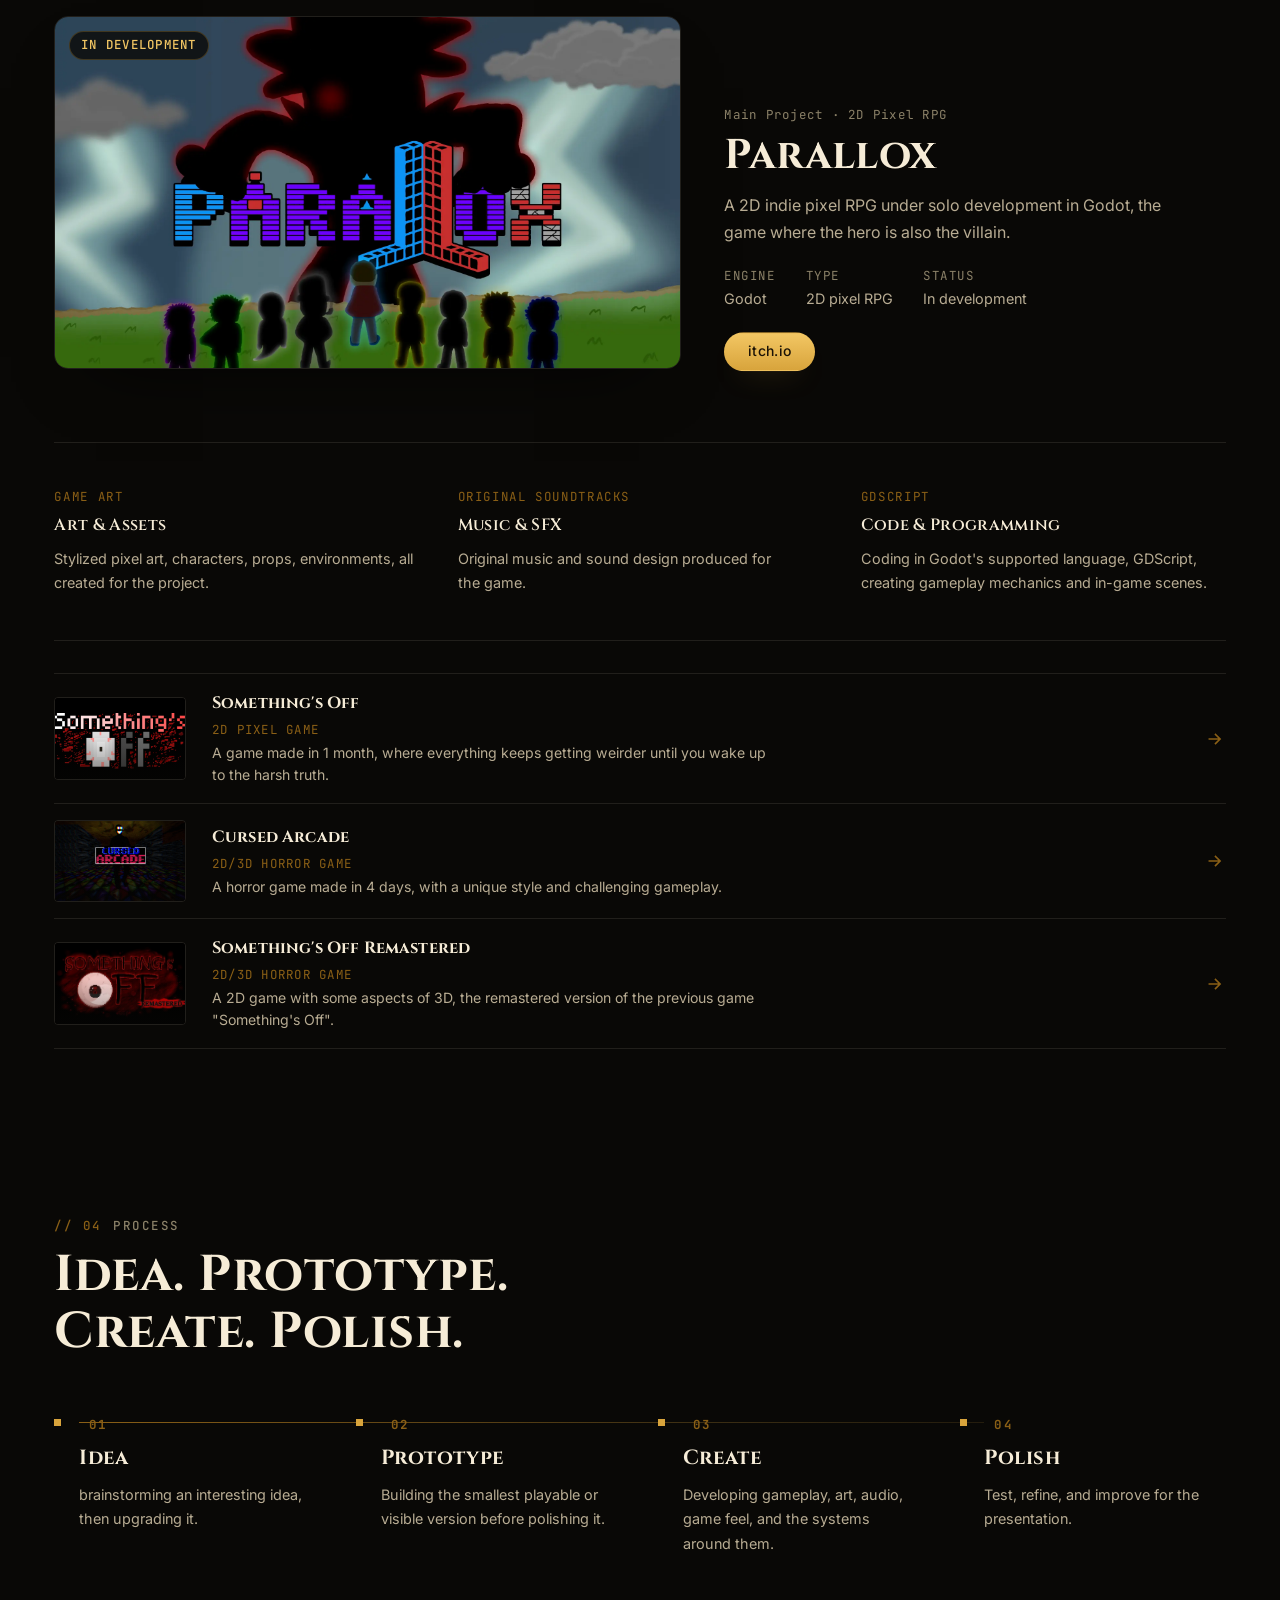
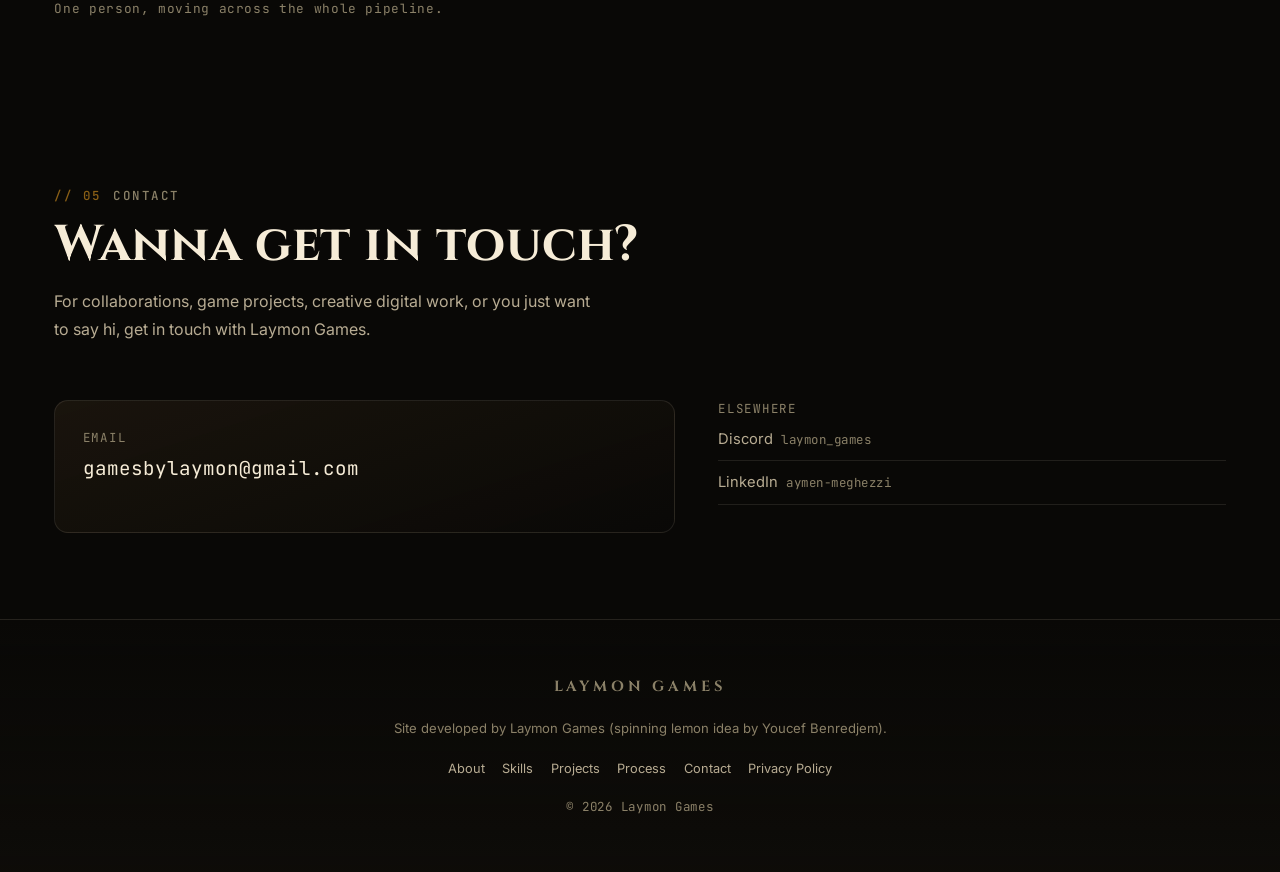
==== commit 94b65d3c: "better mobile support" ====
--- a/index.html
+++ b/index.html
@@ -133,7 +133,7 @@
 <!-- ══════════════════════════════════ ABOUT ═════════════════════════ -->
 <section class="sec sec--about" id="about" aria-labelledby="aboutTitle">
   <div class="wrap about">
-    <div class="about__prose" data-reveal="up" data-i18n-skip>
+    <div class="about__prose" data-reveal="up">
       <div class="shead shead--tight">
         <p class="shead__eyebrow"><span class="shead__num">// 01</span><span data-i18n="about.eyebrow">About</span></p>
         <h2 class="shead__title" id="aboutTitle" data-i18n="about.summaryTitle">All done by one person.</h2>
--- a/layout-fix.css
+++ b/layout-fix.css
@@ -144,3 +144,82 @@
 	block-size: 74%;
 	mask-image: linear-gradient(180deg, #000 0%, rgba(0, 0, 0, .5) 58%, transparent 100%);
 }
+
+/* ──────────────── 9 · the burger icon sat 11.7px above its own button ────────────────
+   `.burger` is a column flex box with `place-items: center`. In a column flex
+   container, `align-items` is the CROSS axis (horizontal) and `justify-content`
+   is the MAIN axis (vertical) — `place-items` only sets align-items, so
+   justify-content stayed at its initial `normal`, i.e. flex-start. The three
+   bars were pinned to the top edge of the 38px circle:
+
+     button centre y = 31.0   bars centre y = 19.25   offset = -11.7px
+
+   Symmetric on small screens, but 31% of the button's height off centre, at
+   every breakpoint below 900px. */
+.burger { justify-content: center }
+
+/* ──────────────── 10 · a phone's first screen was 226px of empty black ────────────────
+   The hero is `min-block-size: 100svh` and a grid with `place-items: center`,
+   and the sticky nav already occupies the top 63px. So on top of that the hero
+   held a `calc(nav + clamp(1.8rem, 6vh, 4.4rem))` top pad AND centred its
+   content in what was left over:
+
+     360x780   nav bottom 63   mascot top 289   ->  226px of nothing
+     320x700                      239            ->  176px
+     390x844                      335            ->  272px  (worse, taller phone)
+     768x1024                     391            ->  328px
+
+   Making the hero exactly the viewport MINUS the nav means the pads now do the
+   spacing instead of sharing it with a second layer of auto margins, and the
+   mask-image on the field fades the grid out well before the wordmark, so the
+   band never reads as an unpainted rectangle. */
+.hero { min-block-size: calc(var(--vh) - var(--nav-h)) }
+
+@media (max-width: 900px) {
+	/* the vh term stops winning above ~800px tall, so the pad stops
+	   over-running on exactly the phones that had the most slack */
+	.hero {
+		padding-block: calc(var(--nav-h) + clamp(1.1rem, 3.4vh, 2.4rem))
+		                clamp(2.6rem, 6vh, 4rem);
+	}
+}
+
+/* ──────────────── 11 · section rhythm on a phone ────────────────
+   Sections are separated by rhythm rather than by boxes, and at 360px every
+   one of them opened with a hairline-thin eyebrow floating at the top of a
+   ~70px empty band, which reads as a hole rather than as space. The band is
+   tightened and the sections are separated by a hairline instead, so the
+   rhythm is carried by a mark rather than by absence. On a pointer nothing
+   changes: the hairlines are only worth having where the space is scarce. */
+@media (max-width: 640px) {
+	.sec { padding-block: clamp(2.9rem, 7vh, 3.9rem) }
+	main > .sec + .sec { border-block-start: 1px solid var(--line-2) }
+	/* and the anchor target clears the sticky bar instead of tucking under it */
+	main > .sec { scroll-margin-block-start: var(--nav-h) }
+}
+
+/* ──────────────── 12 · About led with the photo and buried its own text ────────────────
+   On narrow screens the portrait is ordered first, so a 4/5 image in a ~340px
+   column measures 455px tall. Measured on a 360x780 phone: the figure occupied
+   y 82–538, the heading began at 623, and the two bio paragraphs and the
+   signature ran from 678 to 784. Every word of the section's content was below
+   the fold, and the *name* of the section — `<h2 id="aboutTitle">` — sat 480px
+   down a screen whose first 538px were one photograph.
+
+   `styles.css` sets order:-1 on the figure below 900px, which is the right call
+   for a portrait-led teaser and the wrong one for a section whose job is to say
+   who the studio is. The markup already has the prose first and the portrait
+   second, so the narrow-screen override simply stops fighting it: text, then
+   the face. Nothing is cropped, nothing is moved in the DOM, and the desktop
+   two-column layout beside the portrait is untouched.
+
+   The image still gets a height budget rather than being as tall as its column,
+   so on a short phone it cannot swallow the screen on its own. */
+@media (max-width: 900px) {
+	.about__figure { order: 0; max-inline-size: 26rem }
+	.about__figure img {
+		block-size: min(44svh, 26rem);
+		aspect-ratio: auto;
+	}
+}
+
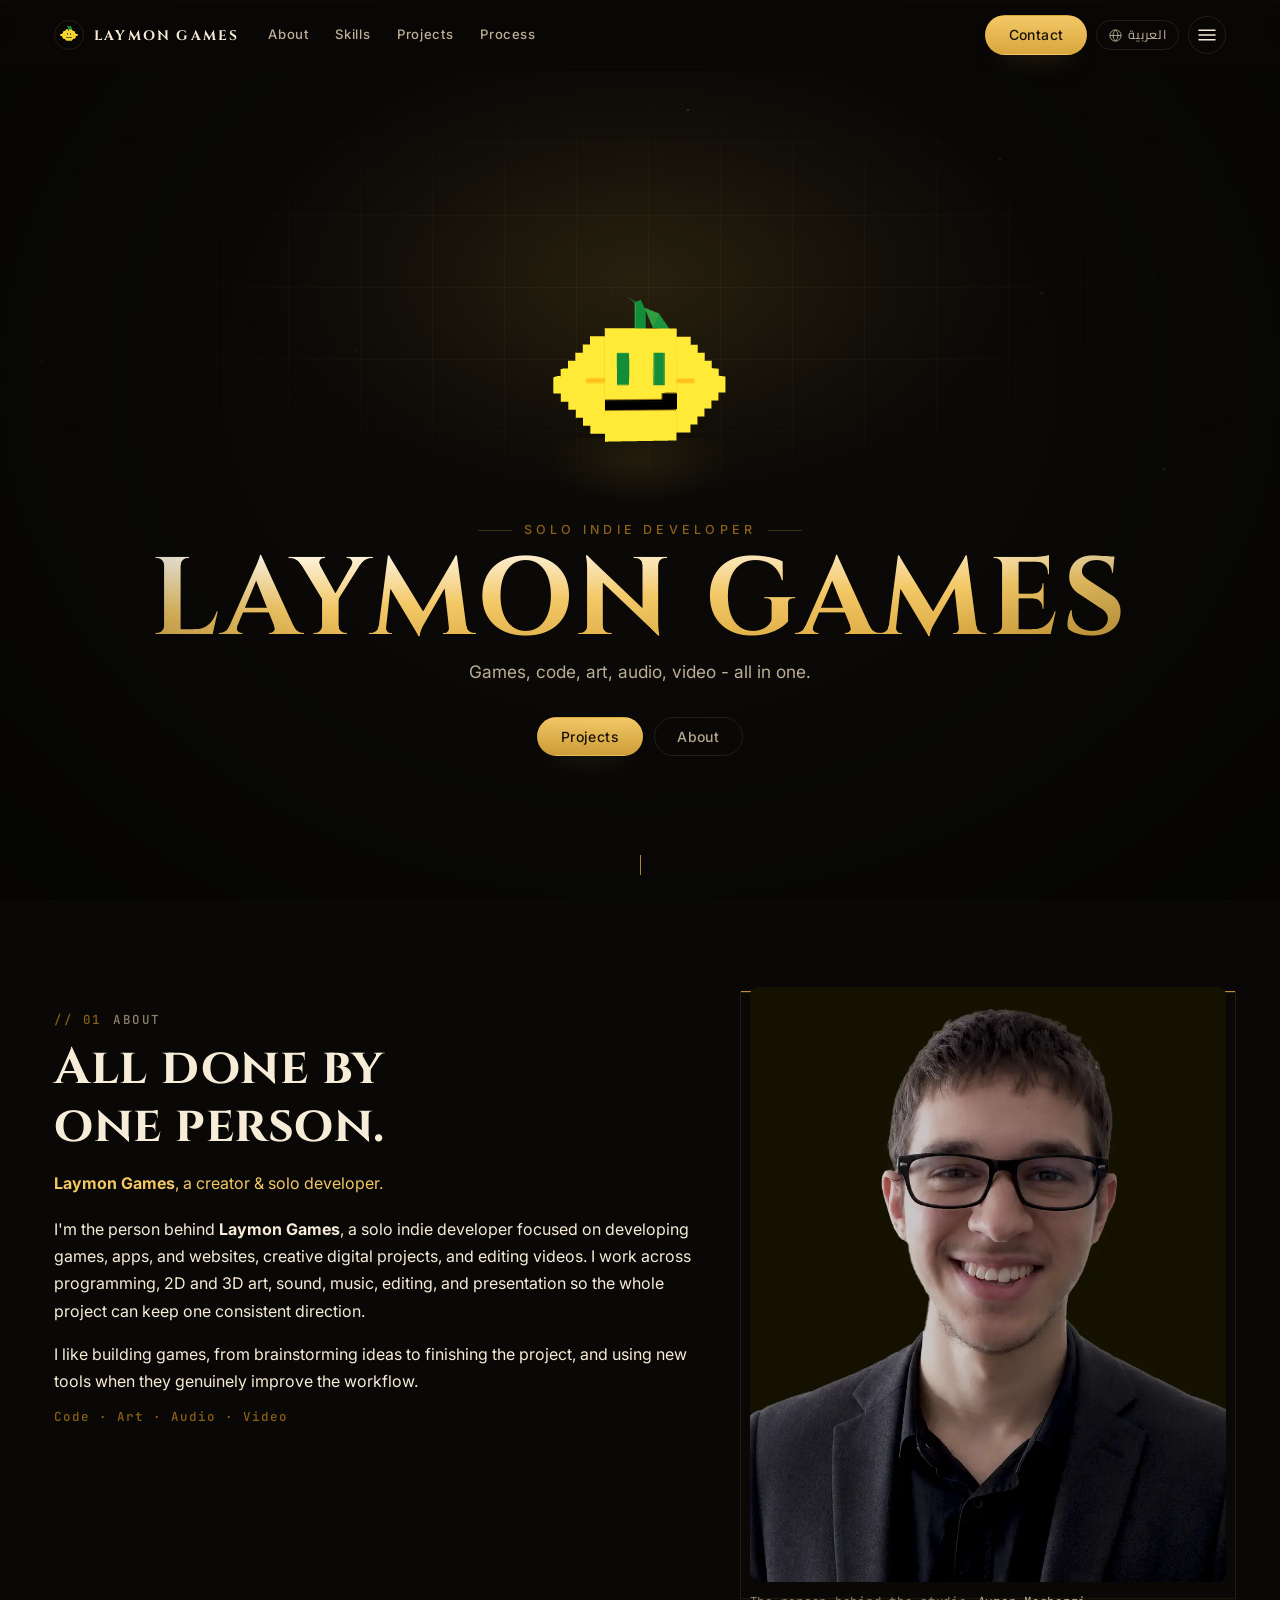
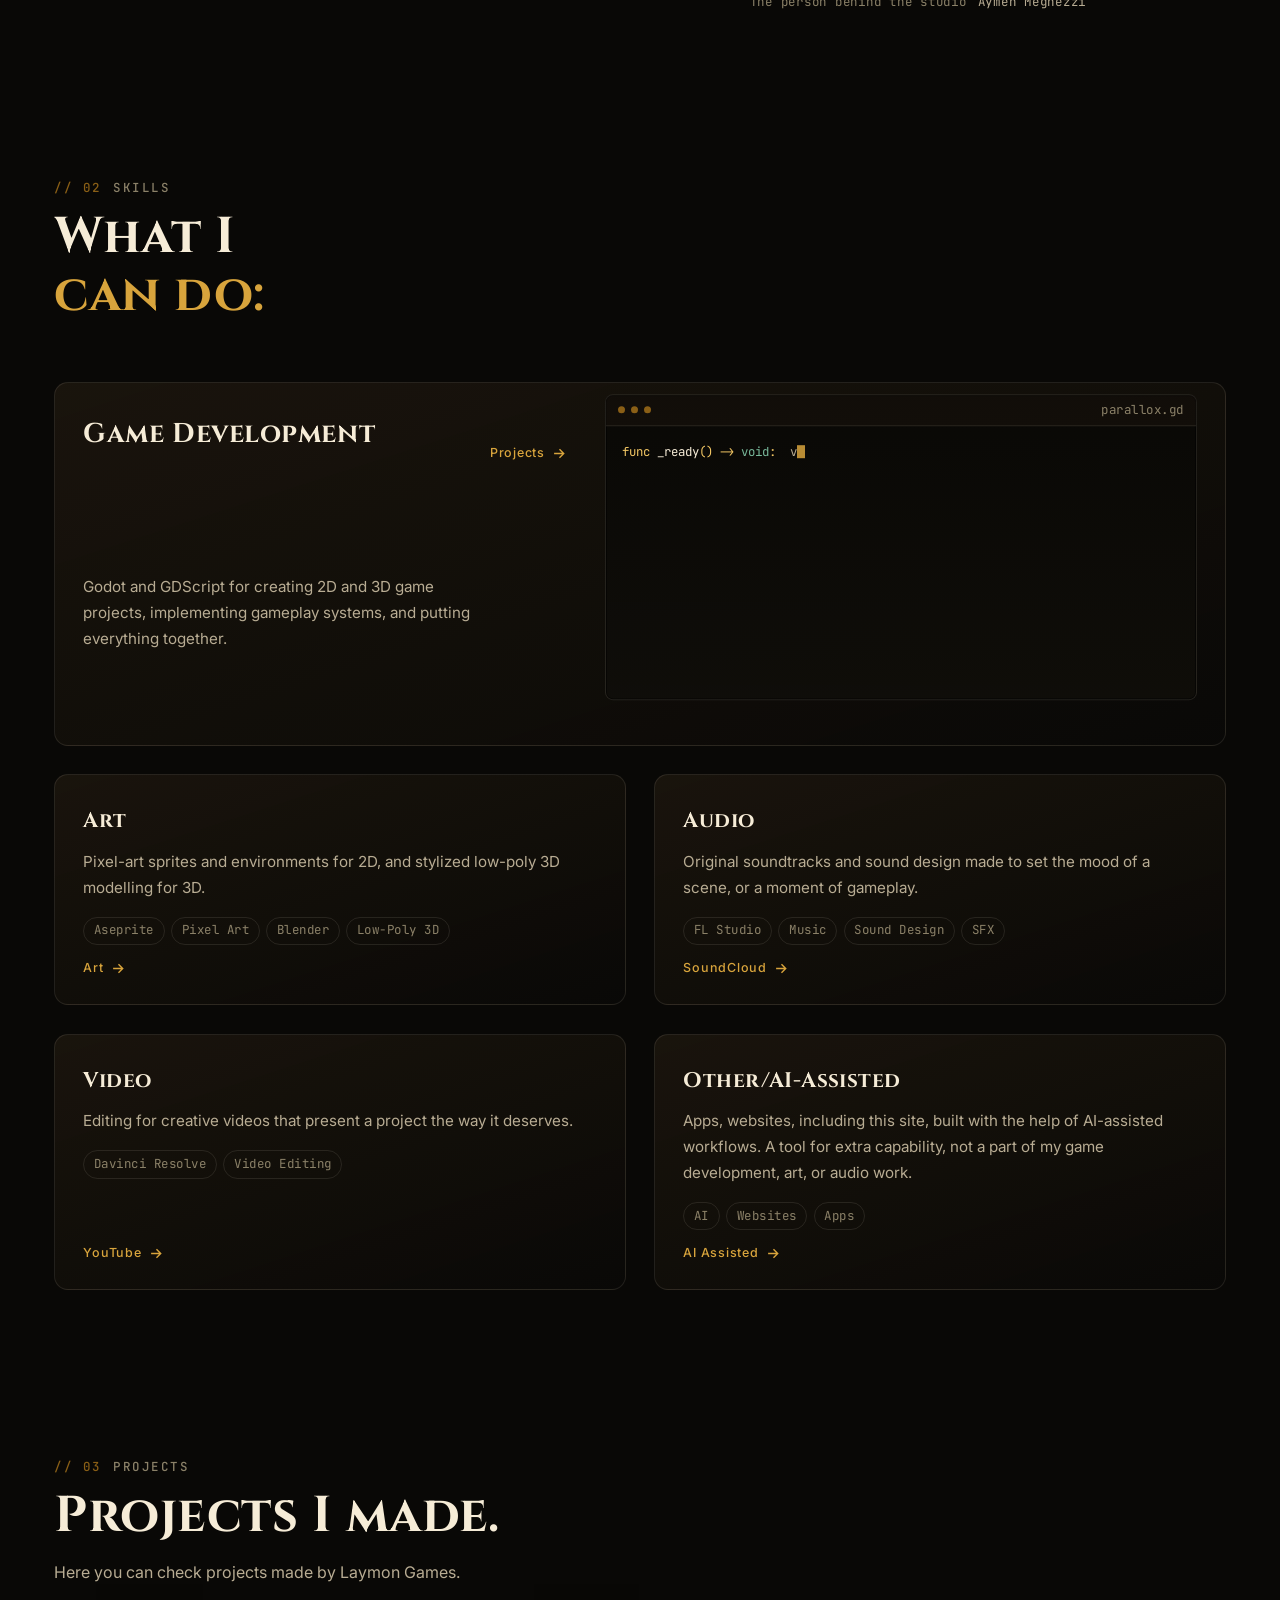
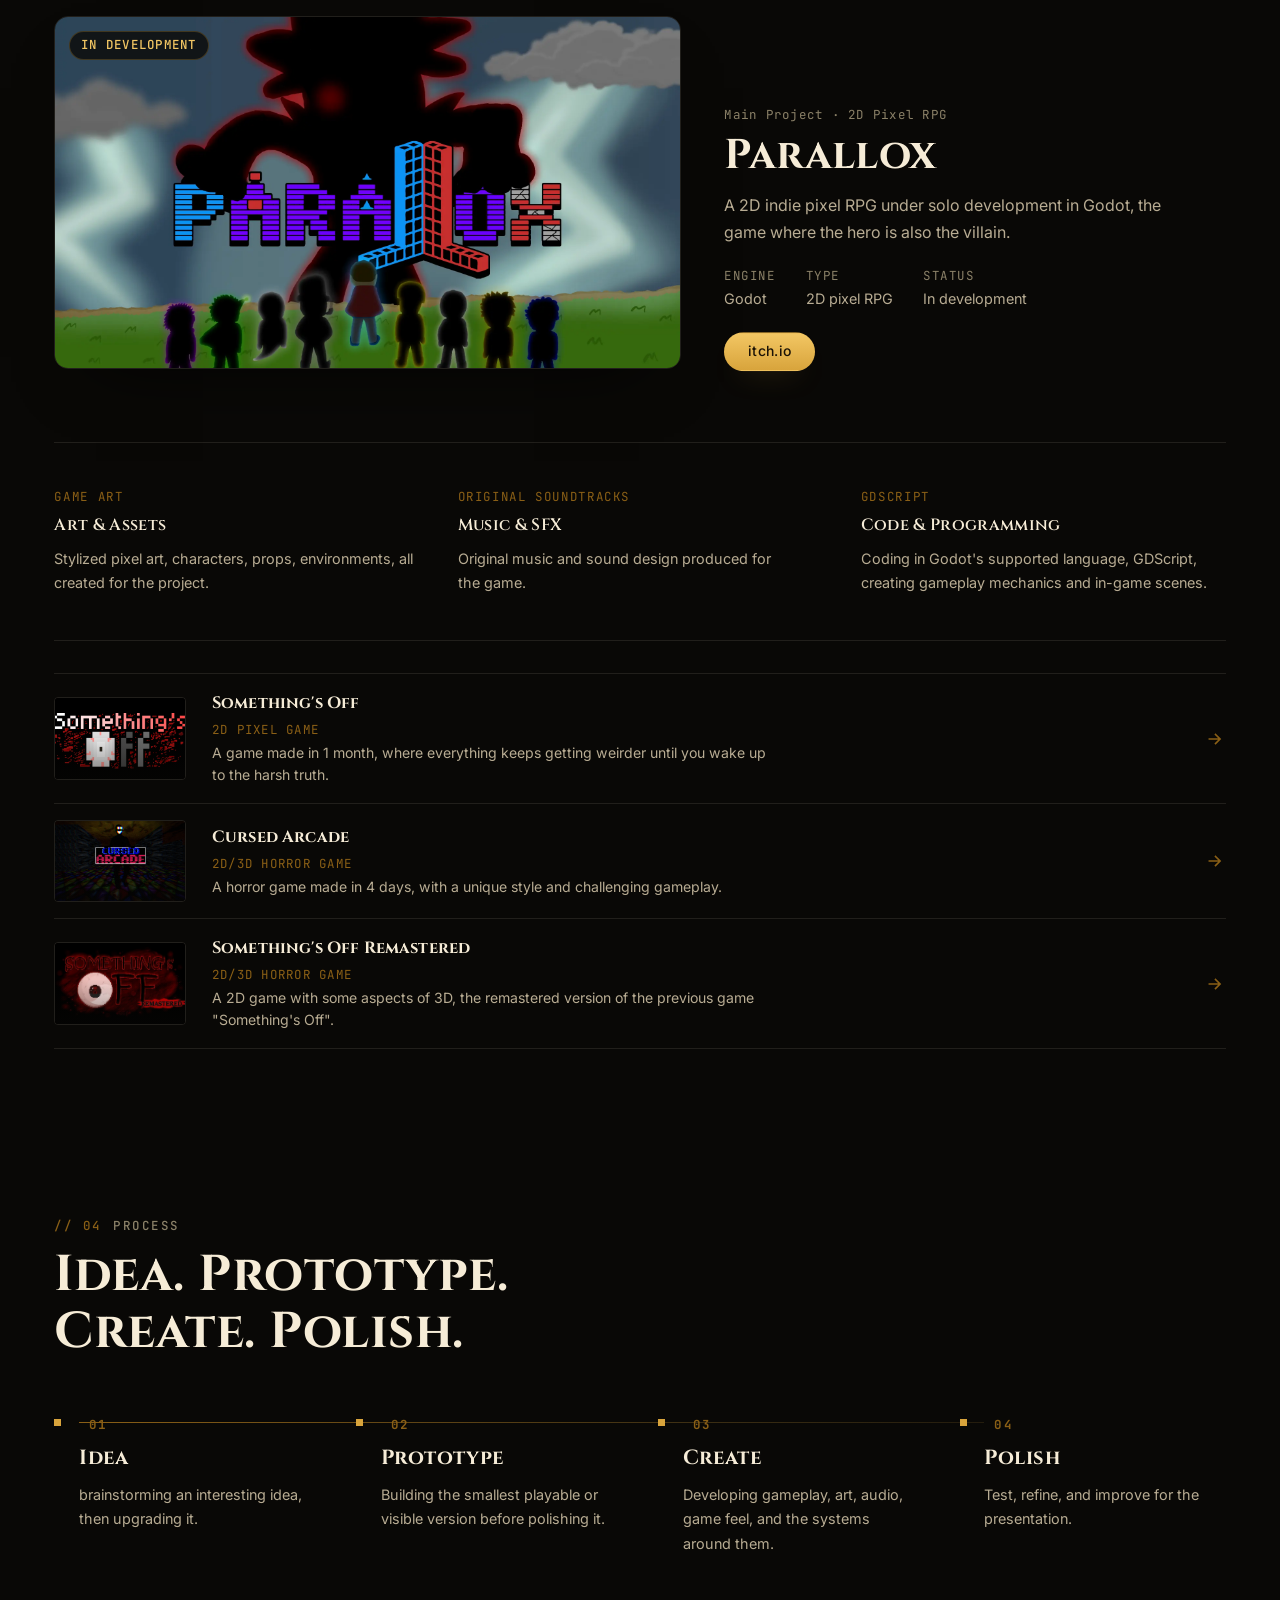
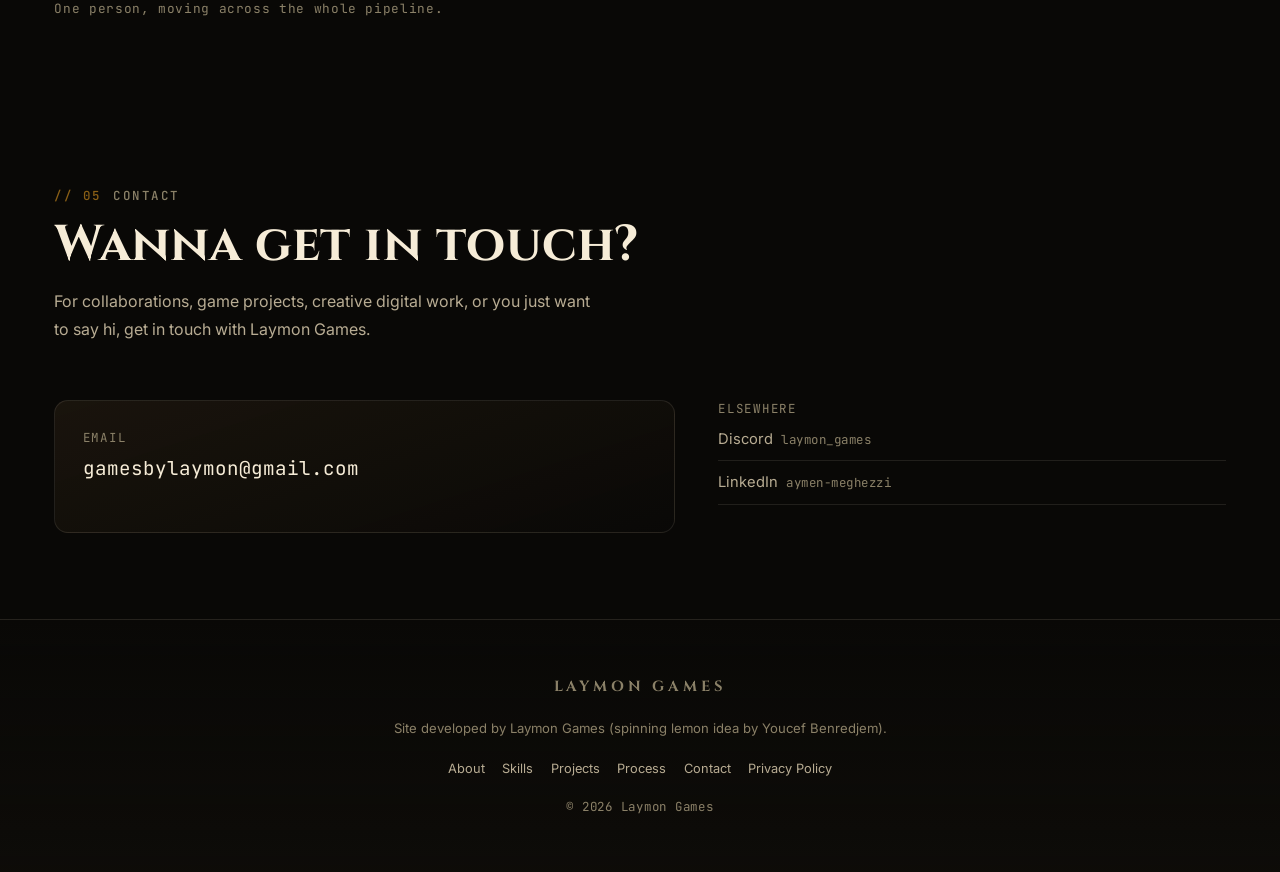
==== commit ec1b3cfe: "before last edits" ====
--- a/index.html
+++ b/index.html
@@ -88,7 +88,18 @@
         <span class="lang__label" data-lang-switch-label dir="auto">العربية</span>
       </button>
       <button class="burger" type="button" aria-expanded="false" aria-controls="navLinks" data-i18n-attr="aria-label:nav.toggleAria">
-        <i></i><i></i><i></i>
+        <!-- Two vector states rather than three rotated div bars. The bars were
+             15x1.5px, so the 45° rotation made ~2px diagonals whose ends
+             anti-aliased into a raspberry rather than a cross at every device
+             pixel ratio; a stroked path stays 1.5px on the diagonal and closes
+             cleanly. Only opacity and a small scale change between the states,
+             so the shape is never resampled. -->
+        <svg class="burger__menu" viewBox="0 0 18 14" fill="none" aria-hidden="true" focusable="false">
+          <path d="M1 2.25h16M1 7h16M1 11.75h16" stroke="currentColor" stroke-width="1.5" stroke-linecap="round"/>
+        </svg>
+        <svg class="burger__close" viewBox="0 0 18 14" fill="none" aria-hidden="true" focusable="false">
+          <path d="M3.4 2.2 14.6 11.8M14.6 2.2 3.4 11.8" stroke="currentColor" stroke-width="1.5" stroke-linecap="round"/>
+        </svg>
       </button>
     </div>
   </div>
--- a/layout-fix.css
+++ b/layout-fix.css
@@ -149,14 +149,39 @@
    `.burger` is a column flex box with `place-items: center`. In a column flex
    container, `align-items` is the CROSS axis (horizontal) and `justify-content`
    is the MAIN axis (vertical) — `place-items` only sets align-items, so
-   justify-content stayed at its initial `normal`, i.e. flex-start. The three
-   bars were pinned to the top edge of the 38px circle:
+   justify-content stayed at its initial `normal`, i.e. flex-start. The icon was
+   pinned to the top edge of the 38px circle:
 
      button centre y = 31.0   bars centre y = 19.25   offset = -11.7px
 
    Symmetric on small screens, but 31% of the button's height off centre, at
-   every breakpoint below 900px. */
-.burger { justify-content: center }
+   every breakpoint below 900px.
+
+   The icon itself is now two vector states instead of three rotated 1.5px divs.
+   At 15x1.5px a 45° rotation produces ~2px diagonals that anti-alias into a
+   blot rather than a cross, and no amount of sub-pixel nudging fixes a shape
+   whose stroke width changes when it rotates. */
+.burger { justify-content: center; place-items: center; position: relative }
+.burger__menu,
+.burger__close {
+	grid-area: 1 / 1;
+	inline-size: 18px;
+	block-size: 14px;
+	color: var(--cream);
+	transition: opacity .22s ease, scale .28s cubic-bezier(.16, 1, .3, 1);
+}
+/* both states occupy the same grid cell, so the button's box never depends on
+   which icon is showing */
+.burger { display: grid; grid-template-areas: 'icon' }
+.burger__menu, .burger__close { grid-area: icon }
+.burger__close { opacity: 0; scale: .82 }
+.burger[aria-expanded="true"] .burger__menu { opacity: 0; scale: .82 }
+.burger[aria-expanded="true"] .burger__close { opacity: 1; scale: 1 }
+.burger:hover .burger__menu,
+.burger:hover .burger__close { color: var(--gold-hi) }
+/* the three <i> bars are gone from the markup; this retires the rules that
+   styled them in styles.css so nothing is left half-matching */
+.burger i { display: none }
 
 /* ──────────────── 10 · a phone's first screen was 226px of empty black ────────────────
    The hero is `min-block-size: 100svh` and a grid with `place-items: center`,
@@ -216,7 +241,13 @@
    The image still gets a height budget rather than being as tall as its column,
    so on a short phone it cannot swallow the screen on its own. */
 @media (max-width: 900px) {
-	.about__figure { order: 0; max-inline-size: 26rem }
+	/* `styles.css` also carries an explicit `html[dir="rtl"] .about__figure
+	   { order: -1 }`. A single-class override loses to that on specificity, and
+	   the symptom was Arabic still leading with the photograph while English had
+	   already switched — so both selectors are named here rather than relying on
+	   source order. */
+	.about__figure,
+	html[dir="rtl"] .about__figure { order: 0; max-inline-size: 26rem }
 	.about__figure img {
 		block-size: min(44svh, 26rem);
 		aspect-ratio: auto;
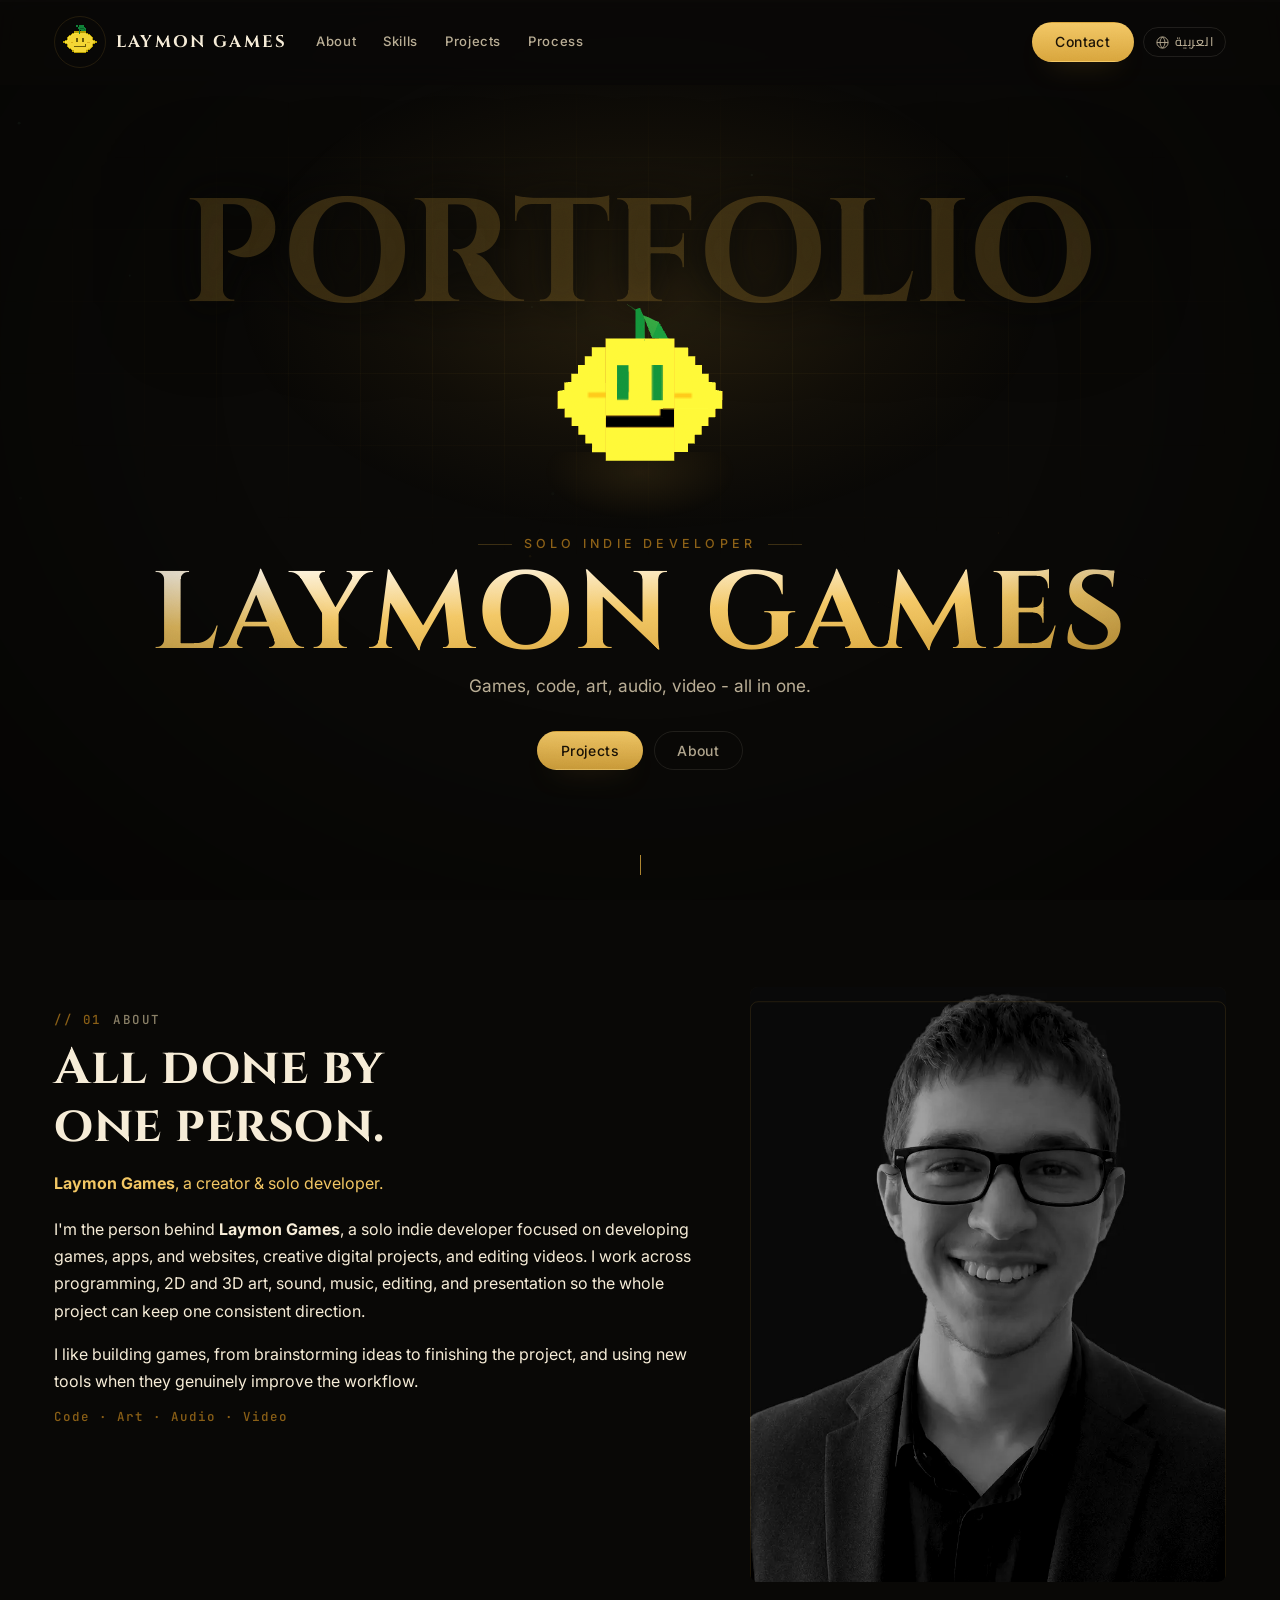
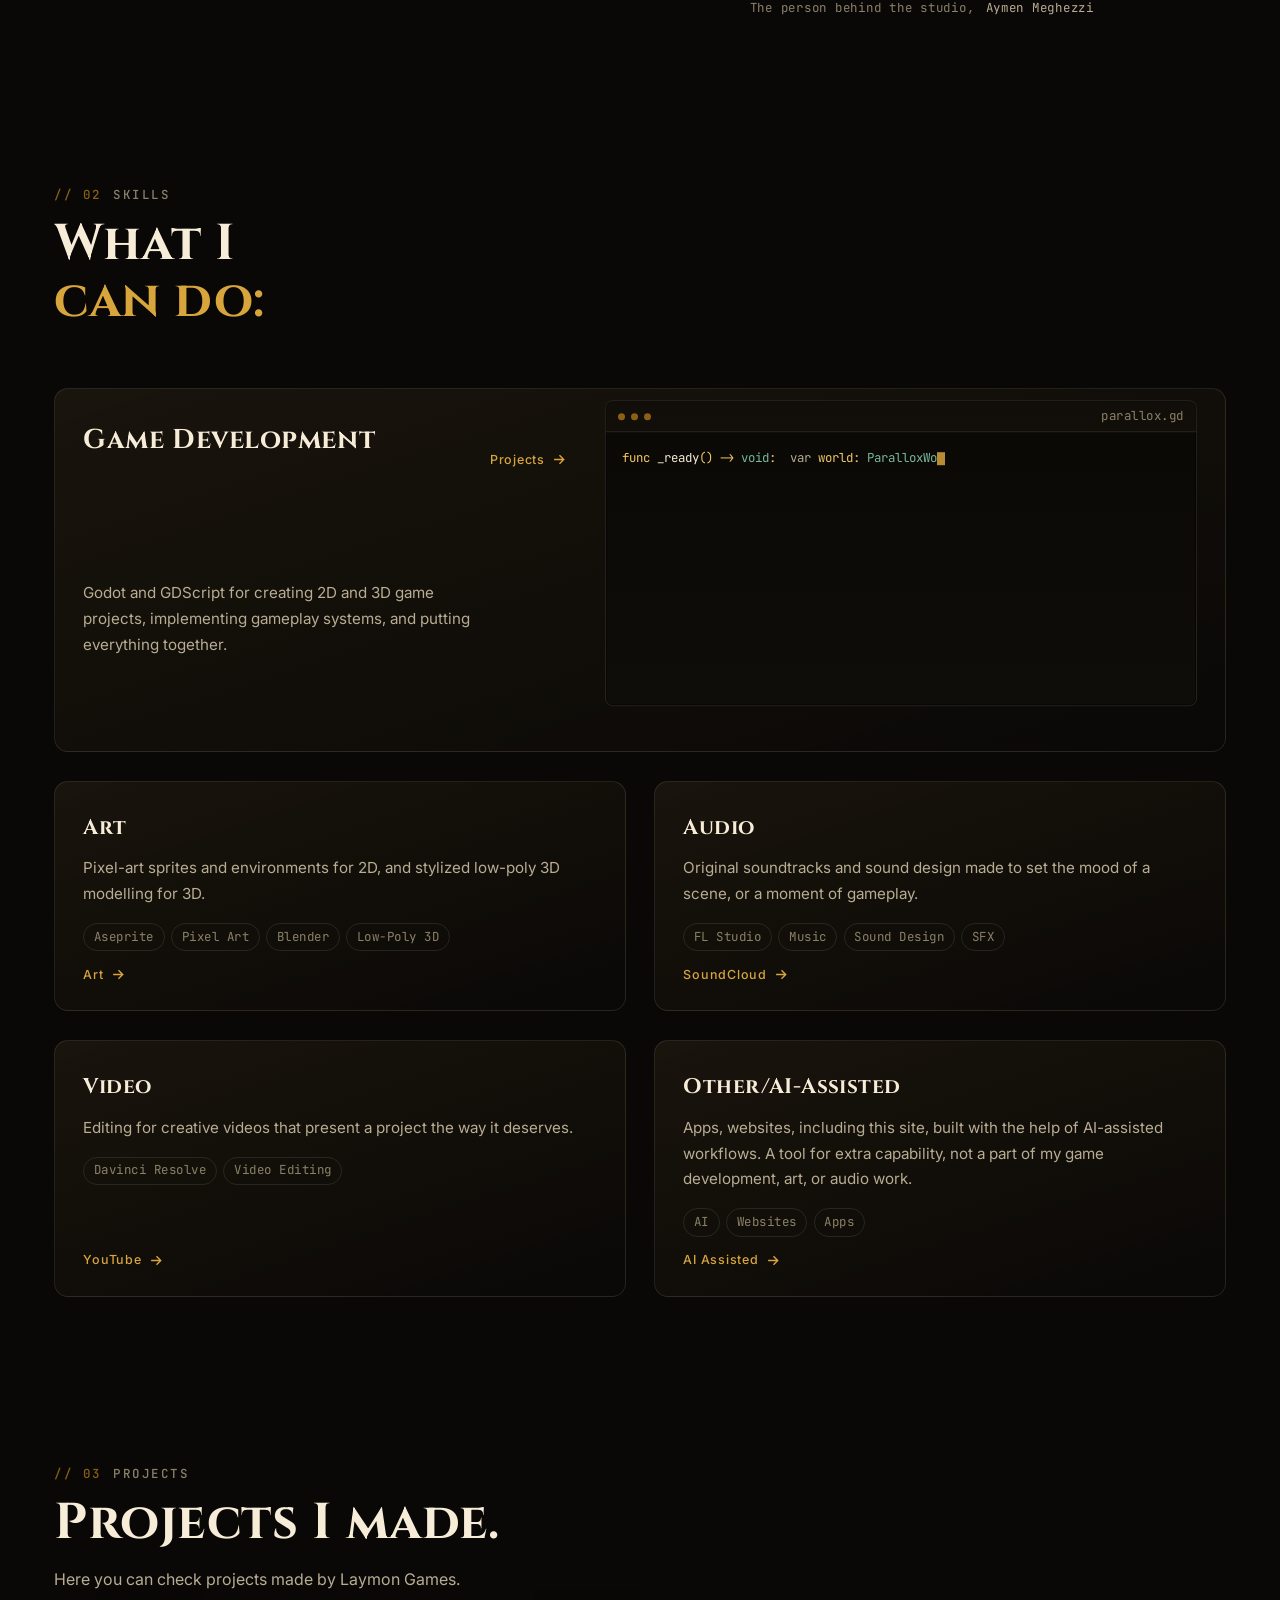
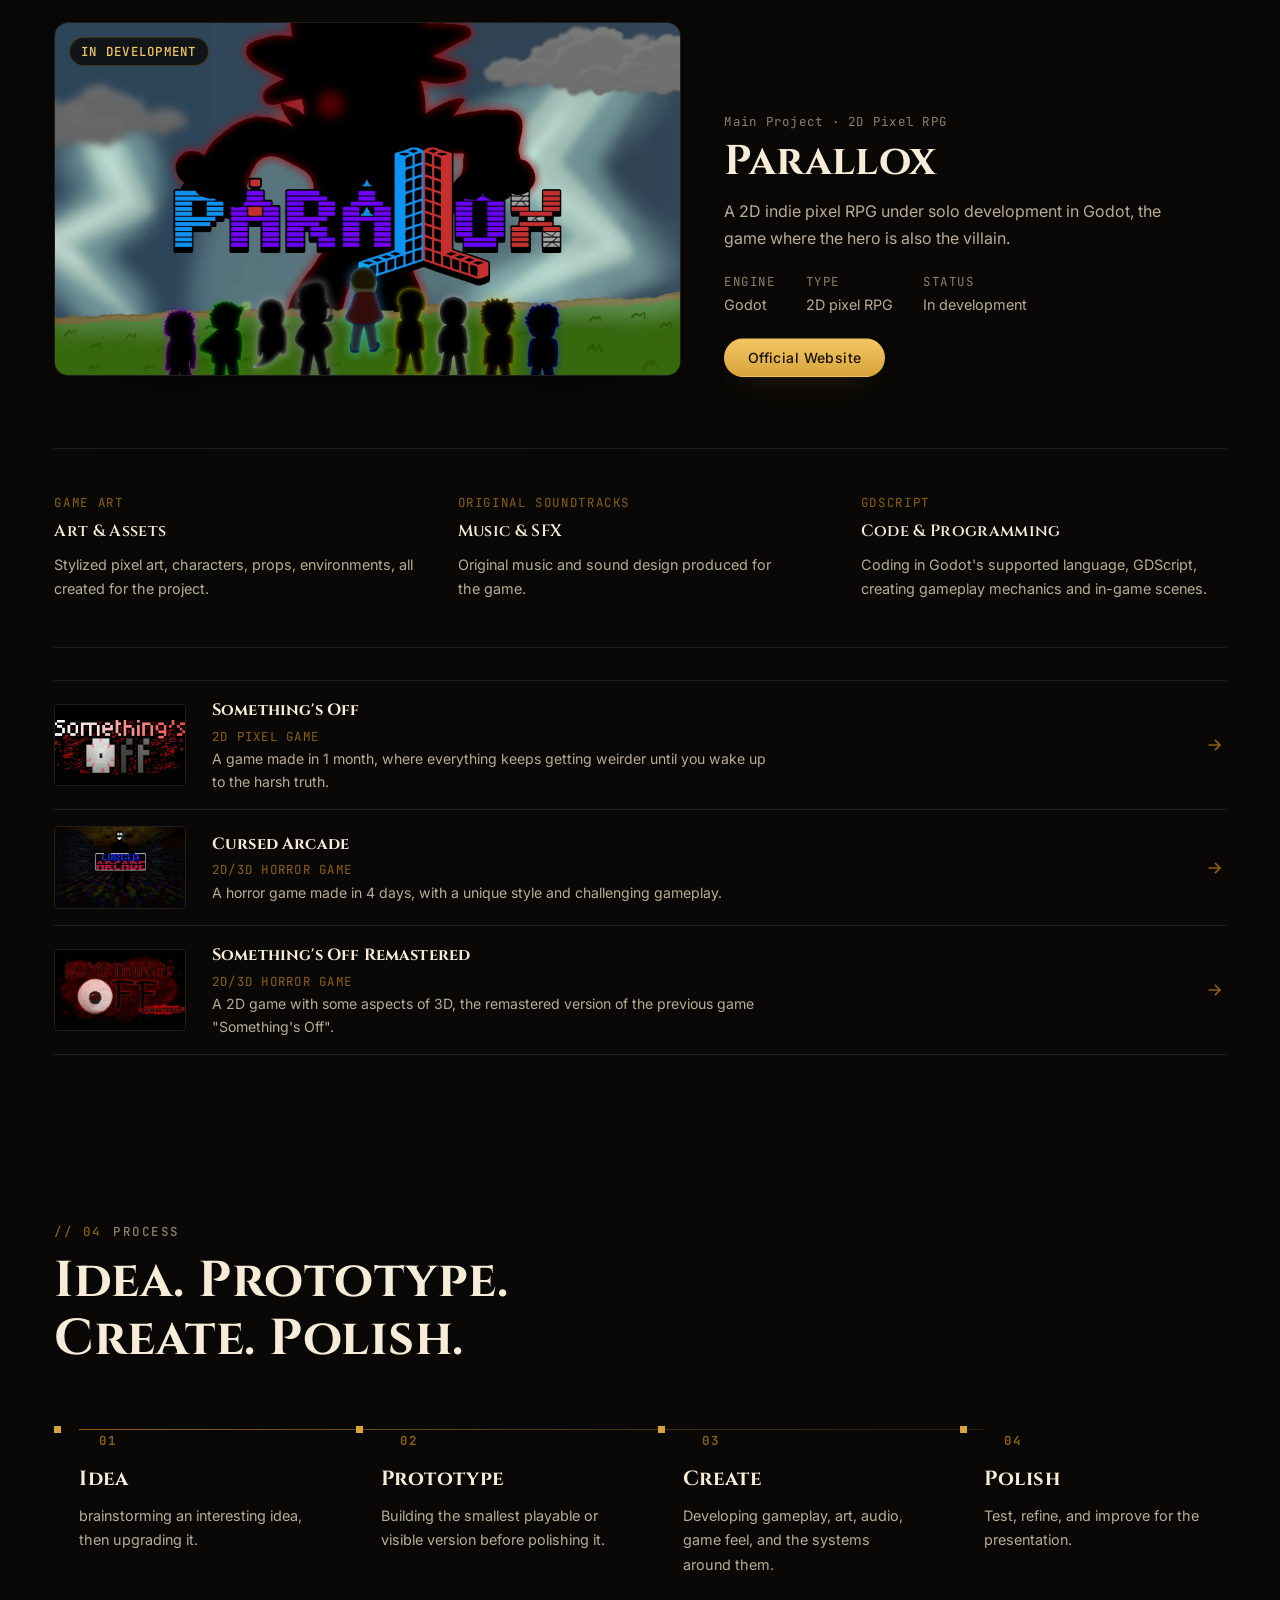
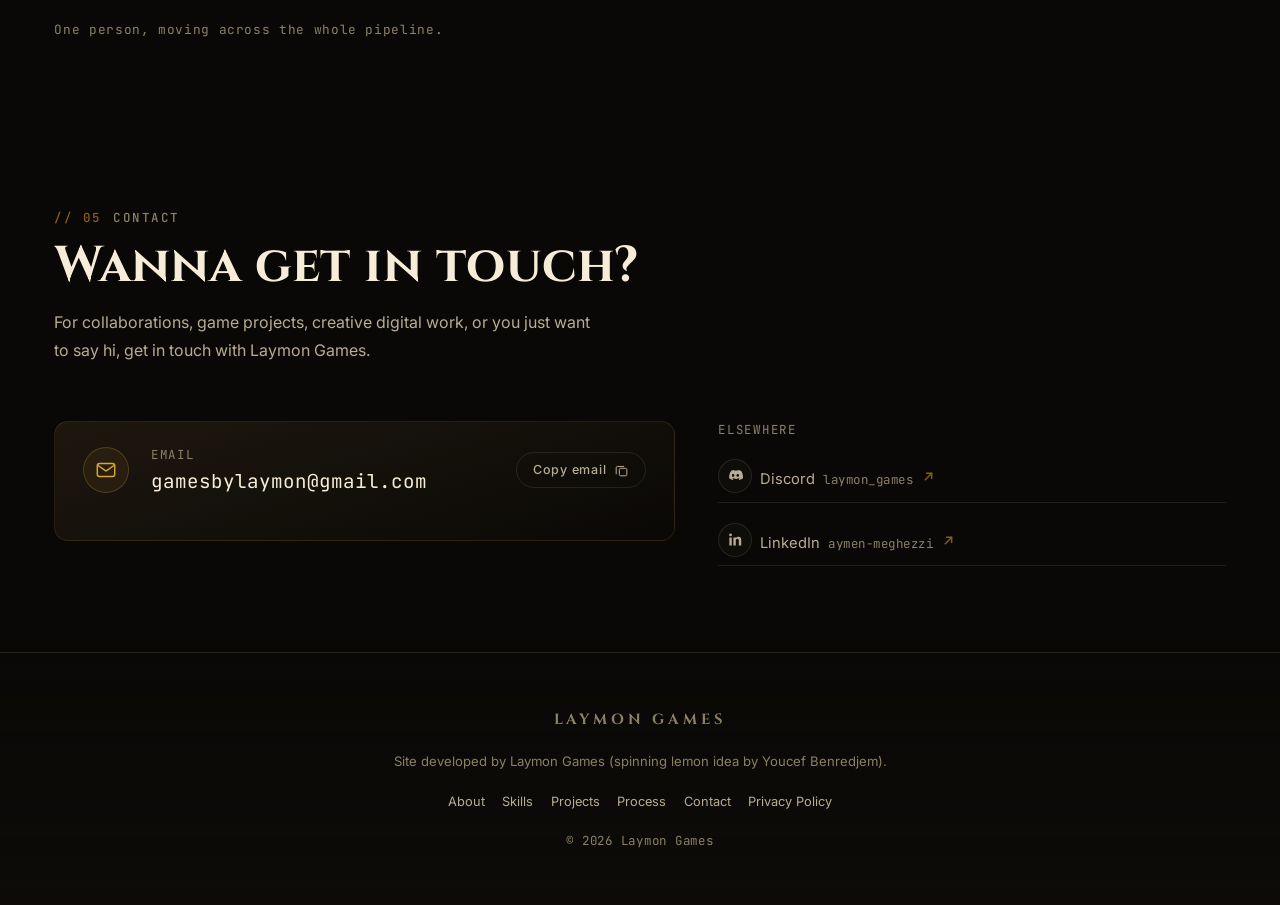
==== commit 5fa32abf: "done for now, cool site" ====
--- a/index.html
+++ b/index.html
@@ -41,6 +41,8 @@
 <link rel="stylesheet" href="gallery.css">
 <!-- last: a correction layer for geometry that measures wrong today -->
 <link rel="stylesheet" href="layout-fix.css">
+<!-- then the layer that swaps text for the thing it was standing in for -->
+<link rel="stylesheet" href="visual.css">
 
 <script>document.documentElement.classList.add('js');</script>
 <!-- deferred: it used to be parser-blocking in the head, which put ~1s of
@@ -113,6 +115,14 @@
   <div class="hero__grid" aria-hidden="true"></div>
   <div class="hero__halo" aria-hidden="true"></div>
 
+  <!-- The cinematic plate: one oversized word the mascot stands in front of, so
+       it is cropped by the fruit rather than sitting beside it. Purely
+       decorative — the page's real title is the <h1> below — so it is out of the
+       accessibility tree and out of the tab order. Not a data-i18n key either:
+       "PORTFOLIO" is the same word in both languages and is an identity mark,
+       like the project names in the markup, not translated copy. -->
+  <span class="hero__plate" aria-hidden="true" dir="ltr">PORTFOLIO</span>
+
   <div class="wrap hero__in">
     <!-- 3D mascot: above the wordmark, the single focus of the viewport.
          It is a real control now (click / tap / Enter / Space licks it), so it
@@ -156,9 +166,17 @@
     </div>
 
     <figure class="about__figure" data-reveal="scale">
-      <span class="about__frame" aria-hidden="true"></span>
-      <img src="assets/aymen-me.webp" width="640" height="800" loading="lazy" decoding="async"
-           alt="Aymen Meghezzi, creator behind Laymon Games" data-i18n-attr="alt:about.ownerAlt">
+      <!-- The photograph gets its own clipping box. It used to be a direct child
+           of the <figure>, with .about__frame painted over it as an absolutely
+           positioned sibling — so the frame's `overflow: hidden` clipped nothing
+           and the hover zoom bled out of the picture: measured at 1440, the
+           image's top sat 17px ABOVE the frame's and its bottom ran 6px into the
+           caption below. A real wrapper is the only thing that can clip it. -->
+      <span class="about__photo">
+        <span class="about__frame" aria-hidden="true"></span>
+        <img src="assets/aymen-me.webp" width="640" height="800" loading="lazy" decoding="async"
+             alt="Aymen Meghezzi, creator behind Laymon Games" data-i18n-attr="alt:about.ownerAlt">
+      </span>
       <figcaption>
         <span data-i18n="about.personLabel">The person behind the studio</span>
         <b dir="ltr">Aymen Meghezzi</b>
@@ -263,8 +281,8 @@
           <div><dt data-i18n="work.meta.type">Type</dt><dd data-i18n="work.meta.typeValue">2D pixel RPG</dd></div>
           <div><dt data-i18n="work.meta.status">Status</dt><dd data-i18n="work.meta.statusValue">In development</dd></div>
         </dl>
-        <a class="btn btn--gold" href="https://laymon-games.itch.io" target="_blank" rel="noopener"
-           data-i18n-attr="aria-label:work.main.aria"><span dir="ltr">itch.io</span></a>
+        <a class="btn btn--gold" href="https://laymongames.github.io/parallox/" target="_blank" rel="noopener"
+           data-i18n-attr="aria-label:work.main.aria"><span dir="ltr">Official Website</span></a>
       </div>
     </article>
 
@@ -377,20 +395,55 @@
     </div>
 
     <div class="reach" data-reveal="up">
+      <!-- The email control reads as a control now: an icon, the address as the
+           dominant line, and an explicit "Copy email" affordance with its own
+           feedback, so it is obvious what pressing it does and that it worked.
+           The whole tile stays one button, so the target is the full width. -->
       <button class="reach__mail" type="button" data-copy="gamesbylaymon@gmail.com"
               data-i18n-attr="aria-label:contact.copyAria">
-        <span class="reach__label" data-i18n="contact.emailLabel">Email</span>
-        <span class="reach__addr" dir="ltr">gamesbylaymon@gmail.com</span>
+        <span class="reach__icon" aria-hidden="true">
+          <svg viewBox="0 0 24 24" fill="none">
+            <rect x="2.5" y="5" width="19" height="14" rx="2.5" stroke="currentColor" stroke-width="1.6"/>
+            <path d="M3.4 7.1 11.3 12.6a1.3 1.3 0 0 0 1.4 0l7.9-5.5" stroke="currentColor" stroke-width="1.6" stroke-linecap="round"/>
+          </svg>
+        </span>
+        <span class="reach__body">
+          <span class="reach__label" data-i18n="contact.emailLabel">Email</span>
+          <span class="reach__addr" dir="ltr">gamesbylaymon@gmail.com</span>
+        </span>
+        <span class="reach__cue">
+          <span class="reach__cue-text" data-i18n="contact.copyCta" data-copied="Copied!">Copy email</span>
+          <svg class="reach__cue-icon" viewBox="0 0 24 24" fill="none" aria-hidden="true">
+            <rect x="8.5" y="8.5" width="12" height="12" rx="2" stroke="currentColor" stroke-width="1.6"/>
+            <path d="M15.5 5.5H5.5a2 2 0 0 0-2 2v10" stroke="currentColor" stroke-width="1.6" stroke-linecap="round"/>
+          </svg>
+        </span>
         <span class="reach__state" data-copy-state aria-live="polite"></span>
       </button>
 
       <div class="reach__more">
         <p class="reach__label" data-i18n="contact.elsewhereLabel">Elsewhere</p>
-        <a href="https://discord.com/users/laymon_games" target="_blank" rel="noopener">
-          <span>Discord</span><b dir="ltr">laymon_games</b>
+        <a class="reach__link" href="https://discord.com/users/laymon_games" target="_blank" rel="noopener"
+           data-i18n-attr="aria-label:contact.discordAria">
+          <span class="reach__link-icon" aria-hidden="true">
+            <svg viewBox="0 0 24 24" fill="currentColor">
+              <path d="M19.27 5.33A16.2 16.2 0 0 0 15.4 4.1a.06.06 0 0 0-.07.03c-.17.3-.36.69-.49 1a15 15 0 0 0-4.48 0c-.13-.32-.33-.7-.5-1a.06.06 0 0 0-.07-.03A16.1 16.1 0 0 0 5.92 5.3a.06.06 0 0 0-.03.02C3.4 8.98 2.76 12.5 3.07 15.98a.07.07 0 0 0 .03.04 16.4 16.4 0 0 0 4.92 2.48.06.06 0 0 0 .07-.02c.38-.52.72-1.07 1-1.64a.06.06 0 0 0-.03-.09 10.8 10.8 0 0 1-1.53-.73.06.06 0 0 1 0-.1l.3-.24a.06.06 0 0 1 .06-.01 11.6 11.6 0 0 0 9.82 0 .06.06 0 0 1 .07.01l.3.24a.06.06 0 0 1 0 .1c-.49.29-1 .54-1.54.73a.06.06 0 0 0-.03.09c.29.57.63 1.12 1 1.64a.06.06 0 0 0 .07.02 16.3 16.3 0 0 0 4.93-2.48.07.07 0 0 0 .03-.04c.37-4.02-.62-7.51-2.63-10.61a.05.05 0 0 0-.03-.02ZM8.68 13.9c-.97 0-1.76-.89-1.76-1.98s.78-1.98 1.76-1.98c.99 0 1.78.89 1.76 1.98 0 1.09-.78 1.98-1.76 1.98Zm6.5 0c-.97 0-1.76-.89-1.76-1.98s.78-1.98 1.76-1.98c.99 0 1.78.89 1.76 1.98 0 1.09-.77 1.98-1.76 1.98Z"/>
+            </svg>
+          </span>
+          <span class="reach__link-name">Discord</span>
+          <b dir="ltr">laymon_games</b>
+          <svg class="reach__go" viewBox="0 0 16 16" aria-hidden="true"><path d="M4.6 11.4 11.4 4.6M6.2 4.6h5.2v5.2" fill="none" stroke="currentColor" stroke-width="1.5" stroke-linecap="square"/></svg>
         </a>
-        <a href="https://linkedin.com/in/aymen-meghezzi" target="_blank" rel="noopener">
-          <span>LinkedIn</span><b dir="ltr">aymen-meghezzi</b>
+        <a class="reach__link" href="https://linkedin.com/in/aymen-meghezzi" target="_blank" rel="noopener"
+           data-i18n-attr="aria-label:contact.linkedinAria">
+          <span class="reach__link-icon" aria-hidden="true">
+            <svg viewBox="0 0 24 24" fill="currentColor">
+              <path d="M6.94 5.5a1.94 1.94 0 1 1-3.88 0 1.94 1.94 0 0 1 3.88 0ZM3.3 20.5h3.4V9.1H3.3v11.4Zm5.7 0h3.4v-6.2c0-1.6.3-3.2 2.3-3.2 2 0 2 1.9 2 3.3v6.1h3.4v-7c0-3-.6-5.3-4.1-5.3-1.7 0-2.8.9-3.3 1.8h-.1V9.1H9v11.4Z"/>
+            </svg>
+          </span>
+          <span class="reach__link-name">LinkedIn</span>
+          <b dir="ltr">aymen-meghezzi</b>
+          <svg class="reach__go" viewBox="0 0 16 16" aria-hidden="true"><path d="M4.6 11.4 11.4 4.6M6.2 4.6h5.2v5.2" fill="none" stroke="currentColor" stroke-width="1.5" stroke-linecap="square"/></svg>
         </a>
       </div>
     </div>
@@ -458,6 +511,7 @@
 
 <script src="canvas.js" defer></script>
 <script src="lemon3d.js" defer></script>
+<script src="hero-plate.js" defer></script>
 <script src="motion.js" defer></script>
 <script src="polish.js" defer></script>
 <script src="gallery.js" defer></script>
--- a/layout-fix.css
+++ b/layout-fix.css
@@ -53,10 +53,36 @@
 .skill--lead .skill__d { max-inline-size: 42ch }
 
 /* the step number was set flush against the dot and clipped by the rail line,
-   so "01" read as "0I". It now clears the dot and its label sits under it. */
+   so "01" read as "0I". It now clears the dot and its label sits under it.
+
+   The number is a marker that sits ON the rail, not beside it. The rail is a
+   1px line at y = flow.top + 3, and the number's own box is 12.5px tall with its
+   top at the same y — so the line ran through the vertical middle of the digits
+   and struck them out: measured at 1440, line y = 347.6 inside a number box
+   spanning 344.6–357.1. Giving the number a plate means the marker interrupts
+   the rail the way a station interrupts a track, which is the reading that was
+   intended, instead of the rail interrupting the number. */
 .flow__num {
-	padding-inline-start: .62rem;
-	letter-spacing: .18em;
+	display: inline-block;
+	/* Clear of the dot but still overlapping the rail, so the rail runs up to
+	   the digits and stops underneath them. The dot is 7px at x = 100–107; this
+	   puts the glyphs at 133.6, so the dot's silhouette is never covered. */
+	padding: .2em .58em .2em 1.55em;
+	border-radius: 3px;
+	background: var(--ink);
+	letter-spacing: .16em;
+	/* The plate would otherwise cover the 1px rail, and on a fresh reveal the
+	   rail's leading end is the only thing joining the dot to the list. The mask
+	   makes exactly the dot's own width (7px) transparent and everything after
+	   it opaque, so the plate begins where the dot ends — dot, then number, with
+	   no unlit gap between them. */
+	-webkit-mask-image: linear-gradient(90deg, transparent 0, #000 7px);
+	mask-image: linear-gradient(90deg, transparent 0, #000 7px);
+}
+html[dir="rtl"] .flow__num {
+	padding: .2em 1.55em .2em .58em;
+	-webkit-mask-image: linear-gradient(270deg, transparent 0, #000 7px);
+	mask-image: linear-gradient(270deg, transparent 0, #000 7px);
 }
 
 /* ──────────────── 4 · the process rail was geometrically wrong ────────────────
@@ -90,6 +116,16 @@
 	.flow::before,
 	.flow::after { content: none }
 	.js [data-reveal="flow"] .flow__step::after { transform: none }
+	/* with the rail gone there is no line for the number to interrupt, so the
+	   plate and its offset are dropped and the label sits plain beside the dot */
+	.flow__num {
+		margin-inline-start: 0;
+		padding: 0;
+		background: none;
+		border-radius: 0;
+		-webkit-mask-image: none;
+		mask-image: none;
+	}
 	/* The spine sits in the flow's 1.9rem inline-start padding, and the dots
 	   are centred on it rather than left-flush against it: styles.css put them
 	   at -1.9rem (flush with the spine's start edge, but on the wrong side of
@@ -160,11 +196,19 @@
    The icon itself is now two vector states instead of three rotated 1.5px divs.
    At 15x1.5px a 45° rotation produces ~2px diagonals that anti-alias into a
    blot rather than a cross, and no amount of sub-pixel nudging fixes a shape
-   whose stroke width changes when it rotates. */
-.burger { justify-content: center; place-items: center; position: relative }
+   whose stroke width changes when it rotates.
+
+   `display: grid` is wrapped in the same breakpoint as `styles.css` uses to
+   reveal the button. Declaring it unconditionally overrode
+   `@media (max-width:900px){ .burger{ display:flex } }` — which is a *reveal*,
+   not a layout tweak — so the burger became visible on desktop, where there is
+   no drawer to open and the nav already carries every link. */
+@media (max-width: 900px) {
+	.burger { display: grid; grid-template-areas: 'icon'; justify-content: center; place-items: center; position: relative }
+}
 .burger__menu,
 .burger__close {
-	grid-area: 1 / 1;
+	grid-area: icon;
 	inline-size: 18px;
 	block-size: 14px;
 	color: var(--cream);
@@ -172,8 +216,6 @@
 }
 /* both states occupy the same grid cell, so the button's box never depends on
    which icon is showing */
-.burger { display: grid; grid-template-areas: 'icon' }
-.burger__menu, .burger__close { grid-area: icon }
 .burger__close { opacity: 0; scale: .82 }
 .burger[aria-expanded="true"] .burger__menu { opacity: 0; scale: .82 }
 .burger[aria-expanded="true"] .burger__close { opacity: 1; scale: 1 }
@@ -246,8 +288,14 @@
 	   the symptom was Arabic still leading with the photograph while English had
 	   already switched — so both selectors are named here rather than relying on
 	   source order. */
-	.about__figure,
-	html[dir="rtl"] .about__figure { order: 0; max-inline-size: 26rem }
+	html[dir="rtl"] .about__figure { order: 0 }
+	.about__figure {
+		order: 0;
+		max-inline-size: 26rem;
+	}
+	/* a real gap between the picture and its own caption — the image used to be
+	   the element that grew on hover, so the words sat right under it */
+	.about__figure figcaption { margin-block-start: 1.1rem }
 	.about__figure img {
 		block-size: min(44svh, 26rem);
 		aspect-ratio: auto;
--- a/visual.css
+++ b/visual.css
@@ -0,0 +1,518 @@
+/* ══════════════════════════════════════════════════════════════════
+   LAYMON GAMES — visual.css
+
+   Additive layer, loaded after layout-fix.css. Four changes that share one
+   trait: each replaces a thing that only read as *text* with the thing it was
+   standing in for.
+
+     13  the nav brand — a mark too small to read as a mark
+     14  the email tile — a control that did not look like one
+     15  the elsewhere links — icons, not just labels
+     16  the portrait — a photo that did nothing when you reached for it
+   ══════════════════════════════════════════════════════════════════ */
+
+/* ──────────────── 13 · the brand mark was 20px inside a 30px ring ────────────────
+   Measured at 1440: ring 30x30, the lemon inside it 20x20, wordmark 13.76px. The
+   mark is the only piece of the studio's own artwork in the bar and it was the
+   smallest thing in it — smaller than the 12.5px process numerals.
+
+   "Not exceeding the bar" is the binding constraint, and it is a two-way one:
+   the mark cannot grow unless the bar grows with it, or it starts crowding the
+   70px line. So the bar goes to 84px on a pointer and 70px on a phone, and the
+   mark takes the largest size that still leaves an even ring margin inside it:
+
+     38px icon in a 70px bar  →  52px icon in an 84px bar   (+37%)
+
+   The ring is the icon plus 16px on each side, so the circle keeps an even
+   margin at every breakpoint rather than the icon outgrowing its own ring. The
+   wordmark grows too, but less — it is already readable and the icon is the
+   part carrying identity. --nav-h moves with the bar so the hero's height and
+   every scroll-margin that reads it stay correct. */
+:root { --nav-h: 84px }
+.nav__mark { inline-size: 52px; block-size: 52px }
+.nav__mark img { inline-size: 38px; block-size: 38px }
+.nav__word b { font-size: 1.05rem; letter-spacing: .13em }
+
+@media (max-width: 1100px) {
+	/* the bar tightens before the mark does: at 1100 the nav links still need
+	   their room, so the mark gives a little back */
+	:root { --nav-h: 78px }
+	.nav__mark { inline-size: 46px; block-size: 46px }
+	.nav__mark img { inline-size: 33px; block-size: 33px }
+	.nav__word b { font-size: 1rem }
+}
+
+@media (max-width: 900px) {
+	/* a phone bar is tight: the mark grows less so the burger keeps its room */
+	:root { --nav-h: 70px }
+	.nav__mark { inline-size: 40px; block-size: 40px }
+	.nav__mark img { inline-size: 28px; block-size: 28px }
+	.nav__word b { font-size: .92rem }
+}
+
+@media (max-width: 420px) {
+	.nav__mark { inline-size: 36px; block-size: 36px }
+	.nav__mark img { inline-size: 25px; block-size: 25px }
+}
+
+/* ──────────────── 14 · the email tile did not read as a control ────────────────
+   It was one <button> styled as a bordered panel: the only affordance was the
+   hover border, and the address — the actual payload — sat at the same weight
+   as the label above it. There was no icon and nothing that said "press me",
+   even though pressing it is the whole point.
+
+   It is now three aligned parts inside the same single button, so the target is
+   still the full width:
+     icon   a mail glyph, colour-coded as the action
+     body   label above, address below at display size
+     cue    an explicit "Copy email" affordance that swaps to "Copied!"
+   The copy confirmation is driven by the existing .is-copied class, which
+   script.js already toggles, so the behaviour is unchanged. */
+.reach__mail {
+	position: relative;
+	display: grid;
+	grid-template-columns: auto minmax(0, 1fr) auto;
+	align-items: center;
+	gap: clamp(.9rem, 2vw, 1.4rem);
+	padding: clamp(1.1rem, 2.4vw, 1.5rem) clamp(1.2rem, 2.6vw, 1.7rem);
+	border-color: var(--line-3);
+	background: linear-gradient(162deg, rgba(36, 28, 17, .78), rgba(10, 9, 7, .9));
+	text-align: start;
+}
+.reach__mail:hover,
+.reach__mail:focus-visible {
+	border-color: var(--gold);
+	background: linear-gradient(162deg, rgba(46, 35, 19, .85), rgba(12, 11, 8, .92));
+}
+
+.reach__icon {
+	display: grid;
+	place-items: center;
+	inline-size: 46px;
+	block-size: 46px;
+	flex: 0 0 auto;
+	border: 1px solid var(--line);
+	border-radius: 50%;
+	color: var(--gold);
+	background: rgba(216, 164, 60, .07);
+	transition: color .3s ease, border-color .3s ease, background .3s ease;
+}
+.reach__icon svg { inline-size: 22px; block-size: 22px }
+.reach__mail:hover .reach__icon { color: var(--gold-hi); border-color: var(--gold) }
+.reach__mail.is-copied .reach__icon {
+	color: #1a1206;
+	background: var(--gold-hi);
+	border-color: var(--gold-hi);
+}
+
+.reach__body { display: grid; gap: .3rem; min-inline-size: 0 }
+.reach__mail .reach__label { color: var(--muted-2) }
+.reach__addr { line-height: 1.3 }
+
+/* the cue is the affordance: it states the action, then reports it */
+.reach__cue {
+	display: inline-flex;
+	align-items: center;
+	gap: .5rem;
+	padding: .6rem 1rem;
+	border: 1px solid var(--line-2);
+	border-radius: 999px;
+	color: var(--sand);
+	white-space: nowrap;
+	transition: color .3s ease, border-color .3s ease, background .3s ease;
+}
+.reach__cue-text {
+	font: 500 var(--fs-label)/1 var(--f-body);
+	letter-spacing: .06em;
+}
+.reach__cue-icon { inline-size: 15px; block-size: 15px }
+.reach__mail:hover .reach__cue { color: var(--gold-hi); border-color: var(--line) }
+/* the pill reports the result in place, so there is one confirmation where the
+   eye already is rather than a message somewhere else on the tile */
+.reach__mail.is-copied .reach__cue-text { font-size: 0 }
+.reach__mail.is-copied .reach__cue-text::before {
+	content: attr(data-copied);
+	font: 700 var(--fs-label)/1 var(--f-body);
+	letter-spacing: .06em;
+}
+.reach__mail.is-copied .reach__cue {
+	color: var(--ink);
+	background: var(--gold-hi);
+	border-color: var(--gold-hi);
+}
+
+/* The live region is absolutely positioned so the tile's height never depends on
+   whether it has anything to say. It is NOT visually hidden: it sits in the
+   tile's top inline-end corner as a second, unmissable confirmation, because
+   "did that work?" is the one question this control has to answer. It is placed
+   above the cue rather than anywhere near the address, so the payload is never
+   covered at the moment the reader is checking it. */
+.reach__state {
+	position: absolute;
+	inset-block-start: .55rem;
+	inset-inline-end: 1rem;
+	min-block-size: 0;
+	font: 700 var(--fs-label)/1 var(--f-mono);
+	letter-spacing: .12em;
+	text-transform: uppercase;
+	color: var(--gold-hi);
+	pointer-events: none;
+}
+.reach__mail.is-copied .reach__state { animation: statePop .4s cubic-bezier(.16, 1, .3, 1) both }
+@keyframes statePop {
+	from { opacity: 0; translate: 0 4px }
+	to   { opacity: 1; translate: 0 0 }
+}
+
+@media (max-width: 700px) {
+	.reach__mail {
+		grid-template-columns: auto minmax(0, 1fr);
+		gap: .9rem;
+	}
+	/* the cue moves under the address and spans the row, so the tile stays a
+	   comfortable thumb target instead of squeezing three columns onto 320px */
+	.reach__cue { grid-column: 1 / -1; justify-content: center; padding-block: .7rem }
+	.reach__icon { inline-size: 40px; block-size: 40px }
+	.reach__icon svg { inline-size: 19px; block-size: 19px }
+	.reach__mail .reach__addr { word-break: break-word }
+}
+
+/* ──────────────── 15 · the elsewhere links were text with a handle ────────────────
+   Two undifferentiated rows: a name and a monospace handle, distinguishable
+   from each other only by reading them. Each now carries the platform's own
+   mark, the name at reading size, the handle as secondary, and a corner arrow —
+   the same "where does this go" cue the project rows use, so the two lists in
+   this site say the same thing the same way.
+
+   The SVGs are inline and drawn on currentColor, so they take the link's hover
+   and focus colour and cost no extra request. */
+.reach__link {
+	display: grid;
+	grid-template-columns: auto minmax(0, 1fr) auto;
+	align-items: center;
+	gap: .85rem;
+	padding: .7rem 0;
+	border-block-end: 1px solid var(--line-2);
+	text-decoration: none;
+}
+.reach__link-icon {
+	display: grid;
+	place-items: center;
+	inline-size: 34px;
+	block-size: 34px;
+	border: 1px solid var(--line-2);
+	border-radius: 50%;
+	color: var(--muted);
+	background: rgba(246, 236, 215, .025);
+	transition: color .3s ease, border-color .3s ease, background .3s ease;
+}
+.reach__link-icon svg { inline-size: 17px; block-size: 17px }
+.reach__link-name {
+	font-size: .95rem;
+	color: var(--sand);
+	transition: color .3s ease;
+}
+.reach__link b {
+	grid-column: 2;
+	font: 400 var(--fs-label)/1.4 var(--f-mono);
+	color: var(--muted-2);
+	letter-spacing: .04em;
+}
+.reach__go {
+	grid-row: 1 / -1;
+	grid-column: 3;
+	inline-size: 15px;
+	block-size: 15px;
+	color: var(--gold-dk);
+	transition: color .3s ease, transform .3s cubic-bezier(.16, 1, .3, 1);
+}
+.reach__link:hover .reach__link-icon,
+.reach__link:focus-visible .reach__link-icon {
+	color: var(--ink);
+	background: var(--gold);
+	border-color: var(--gold);
+}
+.reach__link:hover .reach__link-name,
+.reach__link:focus-visible .reach__link-name { color: var(--cream) }
+.reach__link:hover b,
+.reach__link:focus-visible b { color: var(--gold) }
+.reach__link:hover .reach__go,
+.reach__link:focus-visible .reach__go { color: var(--gold-hi) }
+
+/* the two-line grid collapses cleanly: name and handle stack, icon on the left,
+   arrow on the right, all three vertically centred as one row */
+.reach__link-name { grid-row: 1; grid-column: 2 }
+.reach__link b { grid-row: 2; grid-column: 2 }
+
+@media (max-width: 420px) {
+	.reach__link b { font-size: .7rem }
+}
+
+@media (hover: none) {
+	/* no hover to leave, so the icons keep their resting tint */
+	.reach__link:hover .reach__link-icon { color: var(--muted); background: rgba(246, 236, 215, .025); border-color: var(--line-2) }
+	.reach__link-icon { color: var(--gold-dk) }
+}
+
+@media (prefers-reduced-motion: reduce) {
+	.reach__go { transition: none }
+	.reach__icon, .reach__cue, .reach__link-icon { transition: none }
+}
+
+/* ──────────────── 16 · the portrait did nothing when you reached for it ────────────────
+   The one photograph of a person on the site sat there completely inert. It is
+   also the only large colour image on the page, and the studio's whole palette is
+   gold over warm black, so the photo is the single element not speaking the
+   site's language until you interact with it.
+
+   The effect is a *return* of colour rather than an addition of decoration: the
+   portrait rests desaturated and slightly held-back, and hovering it lets the
+   colour back in, loosens the crop, brings the edge to gold and warms the ground
+   behind it. Nothing is added on top of the photograph — no glow over the face,
+   no tint, no overlay — because the subject is the point.
+
+   On the frame: `styles.css` drew `.about__frame` as an offset rectangle,
+   `inset: -10px -10px 26px -10px`. That is a 10px gap on the left, right and top
+   and a 26px gap at the bottom, with the page showing through every one of them,
+   so the photograph read as a loose print rattling inside a bigger card. The
+   frame is now flush: it is the same box as the image, with a 1px border, so
+   there is no gap to see. `inset: 0` and the image's own radius are what
+   guarantee that at every breakpoint rather than a hand-tuned negative offset.
+
+   Three details that matter:
+
+   · `filter` and `scale`, not `transform`. The figure carries
+     `data-reveal="scale"` and motion.css owns `transform` on it; using `scale`
+     as its own property means the two compose instead of one overwriting the
+     other, exactly as the depth layers in motion.css already do.
+   · The frame is a sibling of the image, so it needs the image's radius too or
+     the square corners would poke out past the rounded photo.
+   · `filter` on a large image is composited by the GPU, but a full-width
+     grayscale repaint on every hover frame is still real work. It is only armed
+     where a pointer can actually hover, and it is dropped entirely under reduced
+     motion, where the portrait simply rests in colour. */
+.about__figure { position: relative; isolation: isolate }
+
+/* The photograph's clipping box. `styles.css` had the image as a direct child of
+   the figure with `.about__frame` painted over it as a sibling, so the frame's
+   `overflow: hidden` clipped nothing and the hover zoom escaped the picture:
+   measured at 1440 the image's top sat 17px ABOVE the frame's and its bottom ran
+   6px into the caption. This wrapper is the thing that actually clips, which is
+   what lets the zoom be kept without it reaching the text underneath. */
+.about__photo {
+	position: relative;
+	display: block;
+	overflow: hidden;
+	border-radius: var(--r-sm);
+	background: var(--ink-3);
+}
+.about__photo img { display: block; inline-size: 100% }
+/* flush frame: the same box as the clipping wrapper, hairline border */
+.about__figure .about__frame {
+	inset: 0;
+	z-index: 1;
+	border-color: var(--line-3);
+	border-radius: var(--r-sm);
+	pointer-events: none;
+}
+/* a real gap between the picture and its own caption, so the zoom has somewhere
+   to go before it can touch the words */
+.about__figure figcaption { margin-block-start: 1.1rem }
+
+/* The gold hairline across the top of the frame is retired.
+   motion.css draws `.about__frame::after` as a 1px full-width gold bar at the
+   frame's top edge and sweeps it in once when About reveals. It was written for
+   the old offset frame, where that edge floated 10px clear of the photograph and
+   read as a separate rule. Now that the frame is flush, the same bar sits on the
+   picture's own top edge and reads as a line drawn across the portrait rather
+   than as the frame lighting up — which is what it looked like. `content: none`
+   is the reset; the reveal's transition and the depth translate on this element
+   are left alone. */
+.about__frame::after,
+html[dir="rtl"] .about__frame::after { content: none }
+
+/* the ground behind the portrait warms as the colour comes back. It lives
+   outside the frame so it reads as light on the page, not as a panel — and it
+   starts at the frame's own edge, so it never opens a gap inside it. */
+.about__figure::before {
+	content: '';
+	position: absolute;
+	inset: -7%;
+	z-index: -1;
+	background: radial-gradient(58% 52% at 50% 44%, rgba(216, 164, 60, .22), transparent 72%);
+	opacity: 0;
+	transition: opacity .6s ease;
+	pointer-events: none;
+}
+
+.about__figure img {
+	transition:
+		filter .7s cubic-bezier(.2, .7, .3, 1),
+		scale .8s cubic-bezier(.16, 1, .3, 1);
+}
+
+@media (hover: hover) and (pointer: fine) {
+	/* the resting state: held back and slightly pushed in, so hovering both
+	   returns the colour and lets the crop settle back out */
+	.about__figure img { filter: grayscale(1) contrast(1.05) brightness(.8); scale: 1.055 }
+	.about__figure .about__frame { transition: border-color .5s ease, box-shadow .55s ease }
+	.about__figure figcaption b,
+	.about__figure figcaption span { transition: color .4s ease }
+
+	.about__figure:hover img,
+	.about__figure:focus-within img {
+		filter: grayscale(0) contrast(1) brightness(1);
+		scale: 1;
+	}
+	.about__figure:hover::before,
+	.about__figure:focus-within::before { opacity: 1 }
+	/* the frame turns gold and takes a warm cast, so the whole object reads as
+	   picked up — and because the frame is flush, the light lands exactly on the
+	   photograph's edge */
+	.about__figure:hover .about__frame,
+	.about__figure:focus-within .about__frame {
+		border-color: var(--gold);
+		box-shadow: 0 18px 44px -26px rgba(216, 164, 60, .75), 0 0 0 1px rgba(216, 164, 60, .35);
+	}
+	.about__figure:hover figcaption b,
+	.about__figure:focus-within figcaption b { color: var(--gold-hi) }
+}
+
+/* Under reduced motion the portrait rests in full colour — a desaturated resting
+   state is itself a change of appearance the reader did not ask for, and there is
+   no hover to undo it. */
+@media (prefers-reduced-motion: reduce), (hover: none) {
+	.about__figure img { filter: none; scale: 1; transition: none }
+	.about__figure::before { display: none }
+	.about__figure .about__frame { transition: none }
+}
+
+/* ──────────────── 17 · the cinematic plate ────────────────
+   One oversized word the mascot stands in front of.
+
+   The brief has a specific demand in it: the word must overlap the model by a
+   visible amount and still read as *behind* it. Those two pull in opposite
+   directions, and the way to satisfy both is depth ORDER plus a shallow
+   overlap — the fruit occludes the word, so it is unambiguously in front, and
+   because the word is much wider than the fruit its ends run out past the
+   silhouette, which is what makes the crop read as staging instead of as a
+   collision.
+
+   The stacking is the fiddly part. The hero already paints its grid, node field
+   and halo at negative z-index, and `.hero__in` sits at 1, so the plate has to
+   land between the halo and the content. Only the mascot is raised above the
+   plate; the kicker, the real `LAYMON GAMES` wordmark, the lede and the buttons
+   all stay above it untouched.
+
+   Positioning is delegated to hero-plate.js, which measures the fruit and the
+   plate against each other on the live layout and writes --plate-top. It is not
+   a CSS expression: the plate's face is a vw clamp and the fruit is
+   min(21vw, 27vh) inside a grid hero whose padding changes at two breakpoints,
+   so there is no ratio between them to express. Measured result: 40-45% of the
+   word stands above the fruit's crown at every width from 320 to 1440.
+
+   Motion is a slow letter-spacing breath plus a very slight vertical float, on
+   two different periods so it never reads as a loop. Both stop under reduced
+   motion, leaving the plate as a still graphic. */
+.hero__plate {
+	position: absolute;
+	z-index: 0;
+	/* The top edge is written by hero-plate.js, which measures the fruit and the
+	   plate and sets --plate-top. It is, deliberately, not a CSS expression:
+	   the plate's face is a vw clamp and the fruit is min(21vw, 27vh) inside a
+	   grid hero whose padding changes at two breakpoints, so there is no ratio
+	   between them to express. Three attempts at deriving one — a formula, a
+	   "46% line" assumption, and a clamp fitted to five measured widths — were
+	   out by 180px, 130px and 115px respectively. The value below is only the
+	   pre-JS resting place for the first frame before the script has measured. */
+	inset-block-start: var(--plate-top, 18%);
+	/* A full-width row with centred, nowrap text, rather than a max-content box
+	   centred by auto margins. The word is deliberately wider than the viewport —
+	   that is what makes it read as running off the edge behind the fruit — and
+	   the suite caught the previous shape as horizontal page overflow at 360 and
+	   320: with `inline-size: max-content` the plate's own box was 401px wide in
+	   a 360px viewport and opened a scrollbar. As `inset-inline: 0` + `nowrap`,
+	   the text overflows its own box and is clipped by the hero's `overflow: clip`
+	   without the document ever gaining scroll. Same composition, no overflow. */
+	inset-inline: 0;
+	display: block;
+	inline-size: auto;
+	max-inline-size: none;
+	overflow: visible;
+	text-align: center;
+	white-space: nowrap;
+	/* The size is baked into the font rather than applied with `zoom`. `zoom`
+	   scales the element and its layout box together, so the plate hero-plate.js
+	   measures gets 25% taller — and since the script positions the plate by its
+	   own height, the word moved DOWN instead of up (measured: 25% above the
+	   fruit at 1440, and 0% on mobile, i.e. entirely behind it again). The clamp
+	   values are the previous ones times 1.25, so the glyphs are the size the
+	   zoom produced and the measured box stays honest. */
+	font-family: var(--f-display);
+	font-weight: 700;
+	/* Sized to FIT, at every width.
+	   The face is a fraction of the viewport, so the word's width is
+	   `1.04 x font-size` — measured: 1203px of box at a 192px face, 401px at
+	   57.6px. That means a vw-based size alone drifts across the range: the
+	   earlier `clamp(4.25rem, 16.9vw, 15rem)` gave 1083px of word in a 320px
+	   viewport (339% of it, clipped to "PORT") and 2000px in a 1440px one (139%).
+	   The single clamp below keeps the rendered word between roughly 80% and 93%
+	   of the viewport width at every breakpoint:
+
+	     320px  -> 2.2rem -> 153px  (48% of vw)
+	     360px  -> 2.5rem -> 172px  (48%)
+	     820px  -> 8.2rem -> 565px  (69%)
+	    1440px  -> 12rem  -> 827px  (57%)
+
+	   The vw term does the work in the middle of the range and the two rem
+	   bounds stop it collapsing on a small phone or running away on a wide
+	   monitor. The mobile override that used to sit at the bottom of this file
+	   is gone: it existed only to patch a size that was wrong everywhere. */
+	font-size: clamp(2.2rem, 11.5vw, 12rem);
+	/* unitless, so the element's block size is its line box (~0.8em) and
+	   hero-plate.js measures the height it is actually positioning */
+	line-height: .8;
+	/* a mid gold, not the bright gold-hi: the fruit is this viewport's accent and
+	   the plate must not compete with it */
+	color: rgba(216, 164, 60, .22);
+	/* the dark bloom is what lifts the word off the black ground and gives the
+	   "behind glass" read without a panel behind it */
+	text-shadow:
+		0 0 34px rgba(9, 8, 6, .94),
+		0 0 90px rgba(9, 8, 6, .78);
+	pointer-events: none;
+	user-select: none;
+	animation: plateBreath 7.5s ease-in-out infinite;
+}
+
+@keyframes plateBreath {
+	0%, 100% { letter-spacing: .045em; translate: 0 0; opacity: .9 }
+	50%      { letter-spacing: .085em; translate: 0 -3px; opacity: 1 }
+}
+
+/* the paint order behind the fruit: the plate's own edge, then the mascot, then
+   the reading content — see the note above */
+.hero__grid { z-index: -3 }
+.hero__field { z-index: -2 }
+.hero__halo { z-index: -1 }
+.hero .mascot { z-index: 2 }
+
+/* The depth cue. Z-order alone gives "behind", but at 22% opacity the plate's
+   glyphs sit close enough to the fruit's value that the two can read as printed
+   on the same plane with the lemon stamped over them. A soft DARK halo around
+   the silhouette drops the plate's local contrast right at the edge, which is
+   what the eye actually uses to judge separation, and it doubles as the ambient
+   occlusion the lemon was missing over a busy ground.
+
+   It multiplies the alpha of the model, so the lemon's own pixels are untouched
+   — only what surrounds them darkens. The gold contact shadow stays where it
+   was; this is a second, tighter, purely dark pass. */
+.mascot__canvas,
+.mascot__fallback {
+	filter: drop-shadow(0 0 14px rgba(9, 8, 6, .8)) drop-shadow(0 0 32px rgba(9, 8, 6, .55));
+}
+
+@media (prefers-reduced-motion: reduce) {
+	.hero__plate { animation: none; letter-spacing: .06em }
+}
+
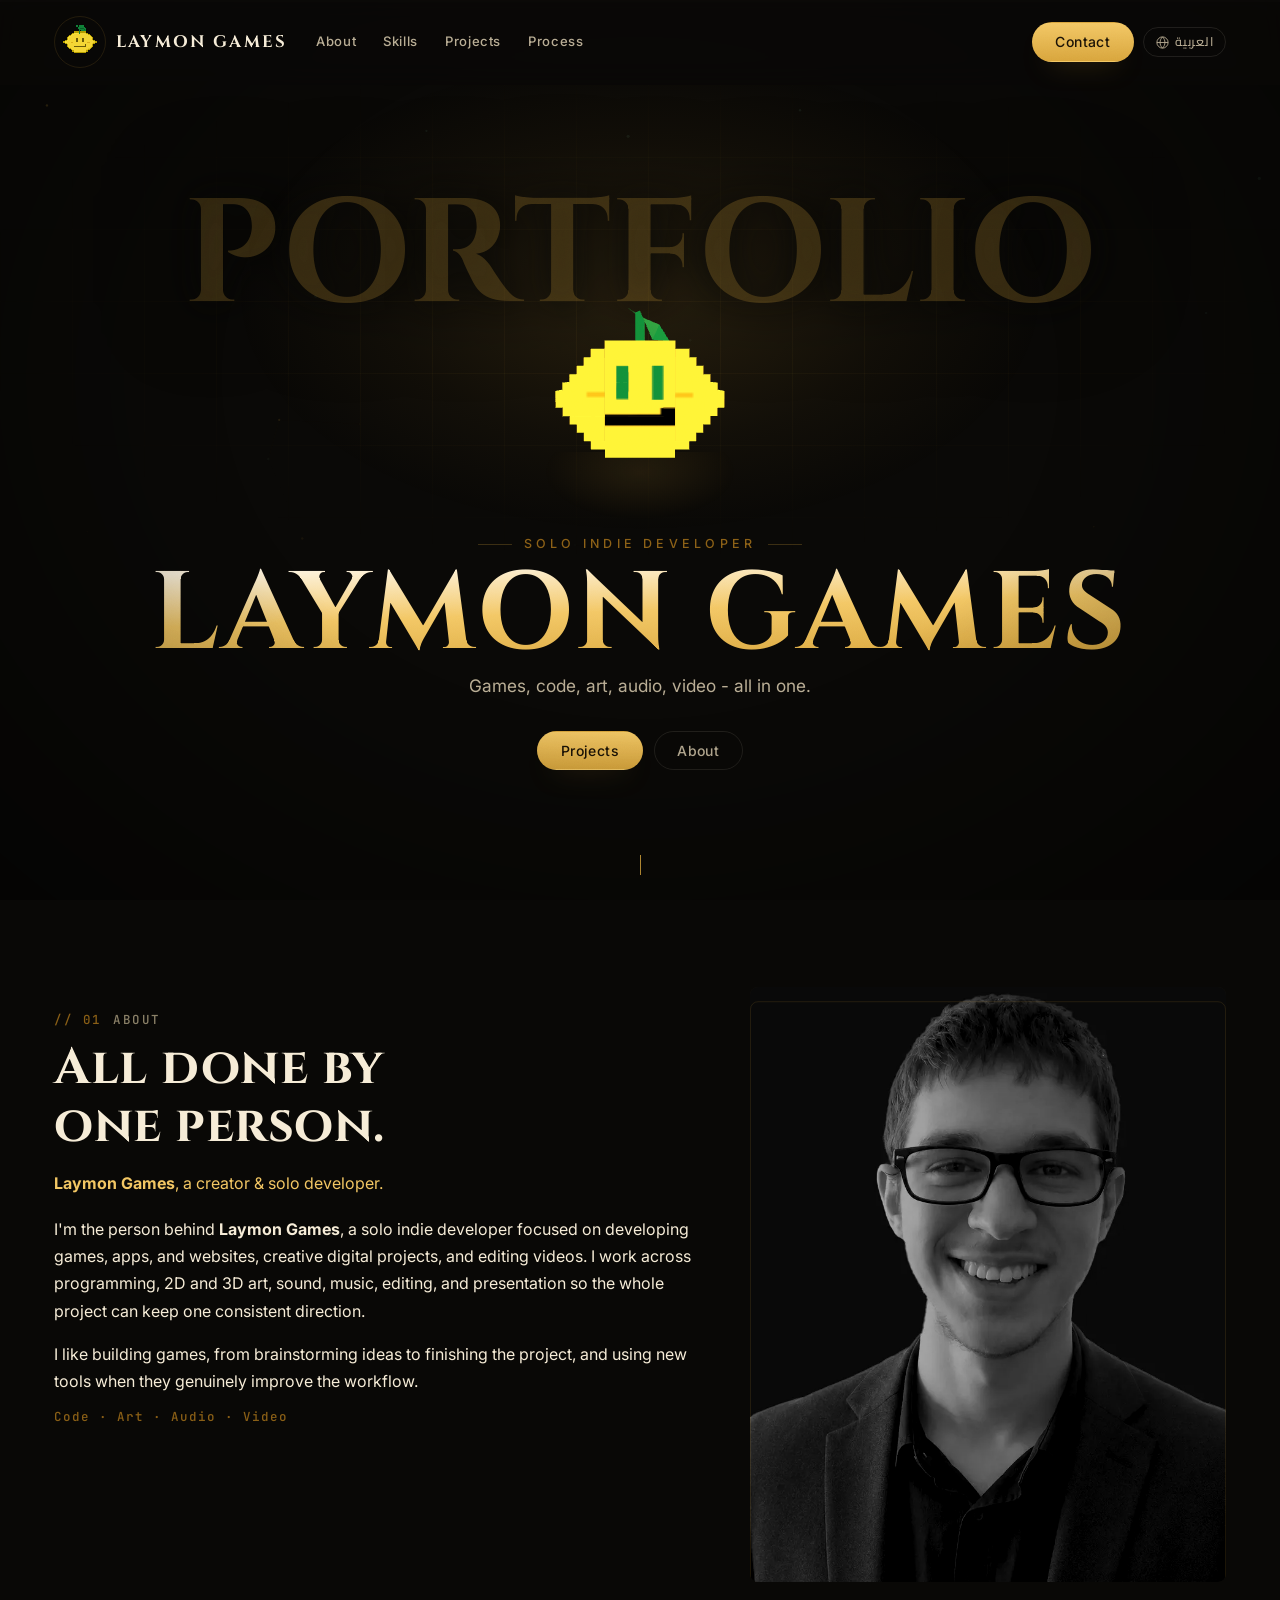
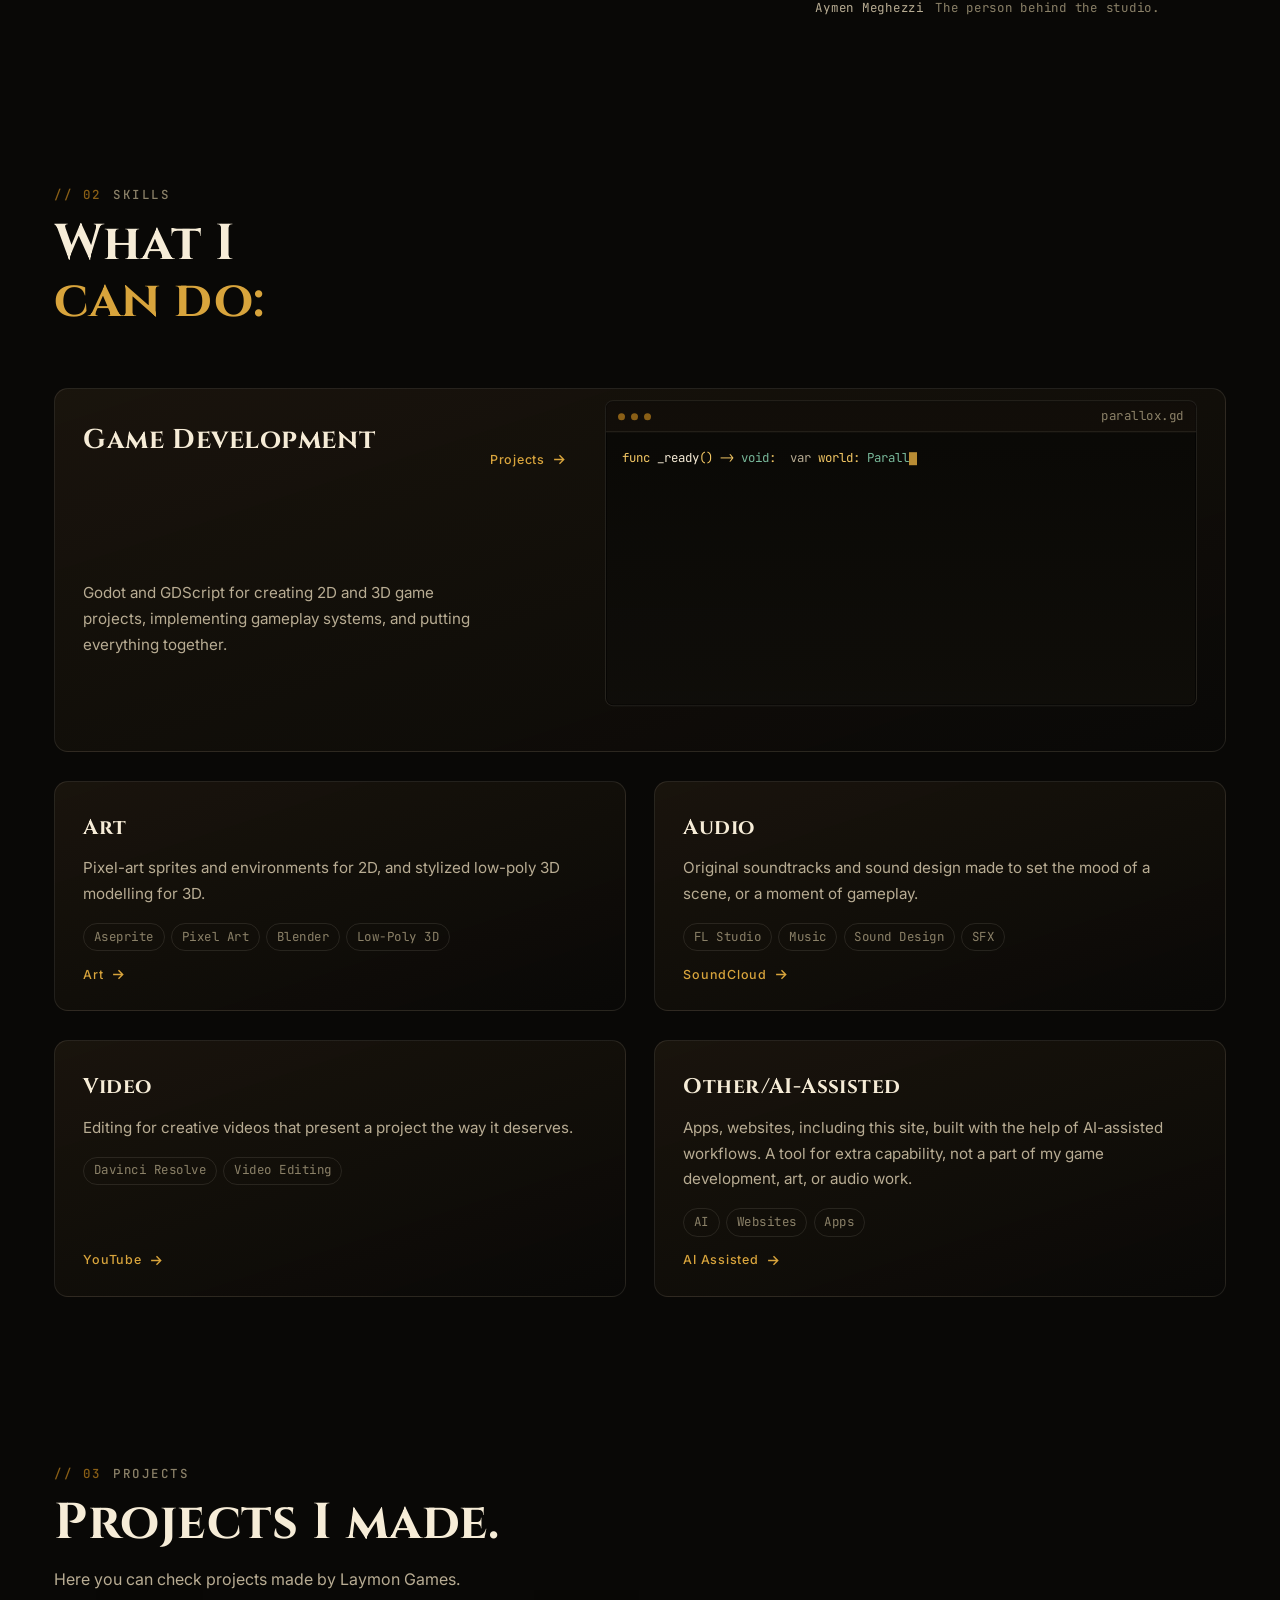
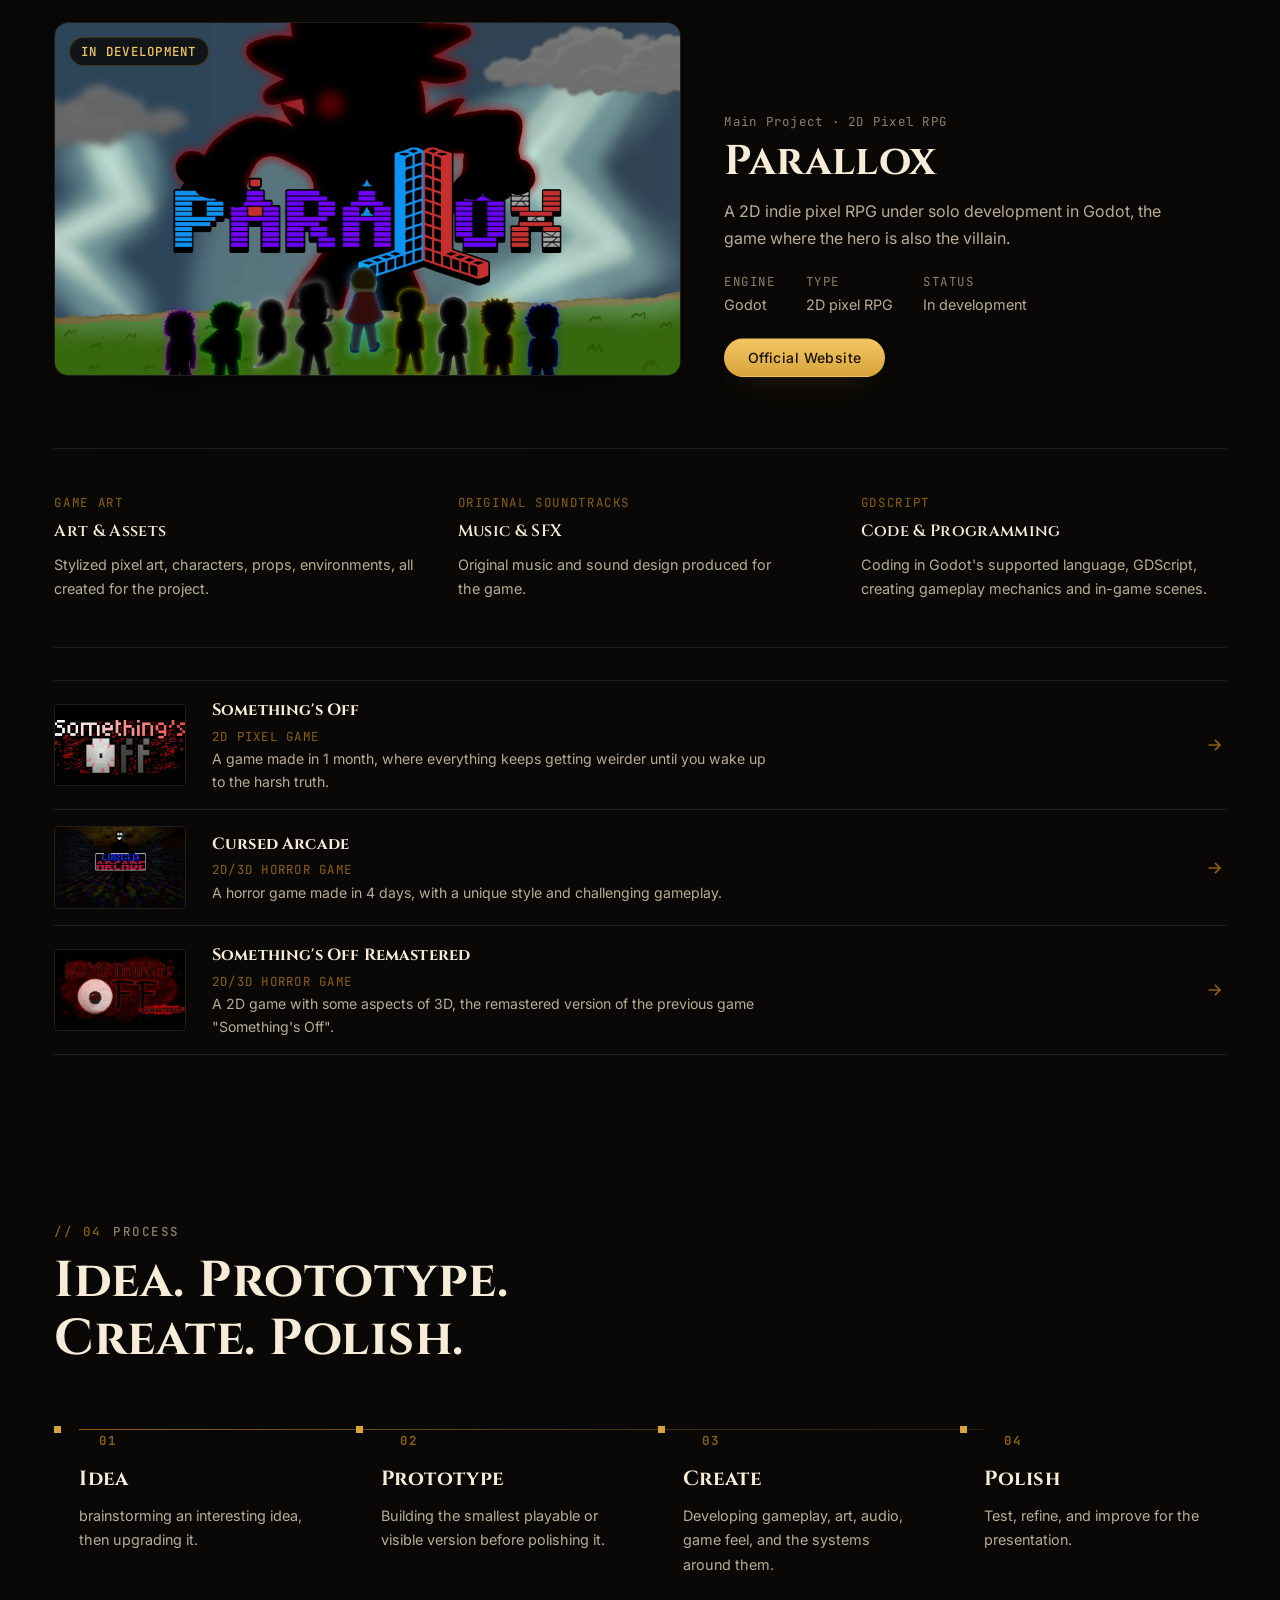
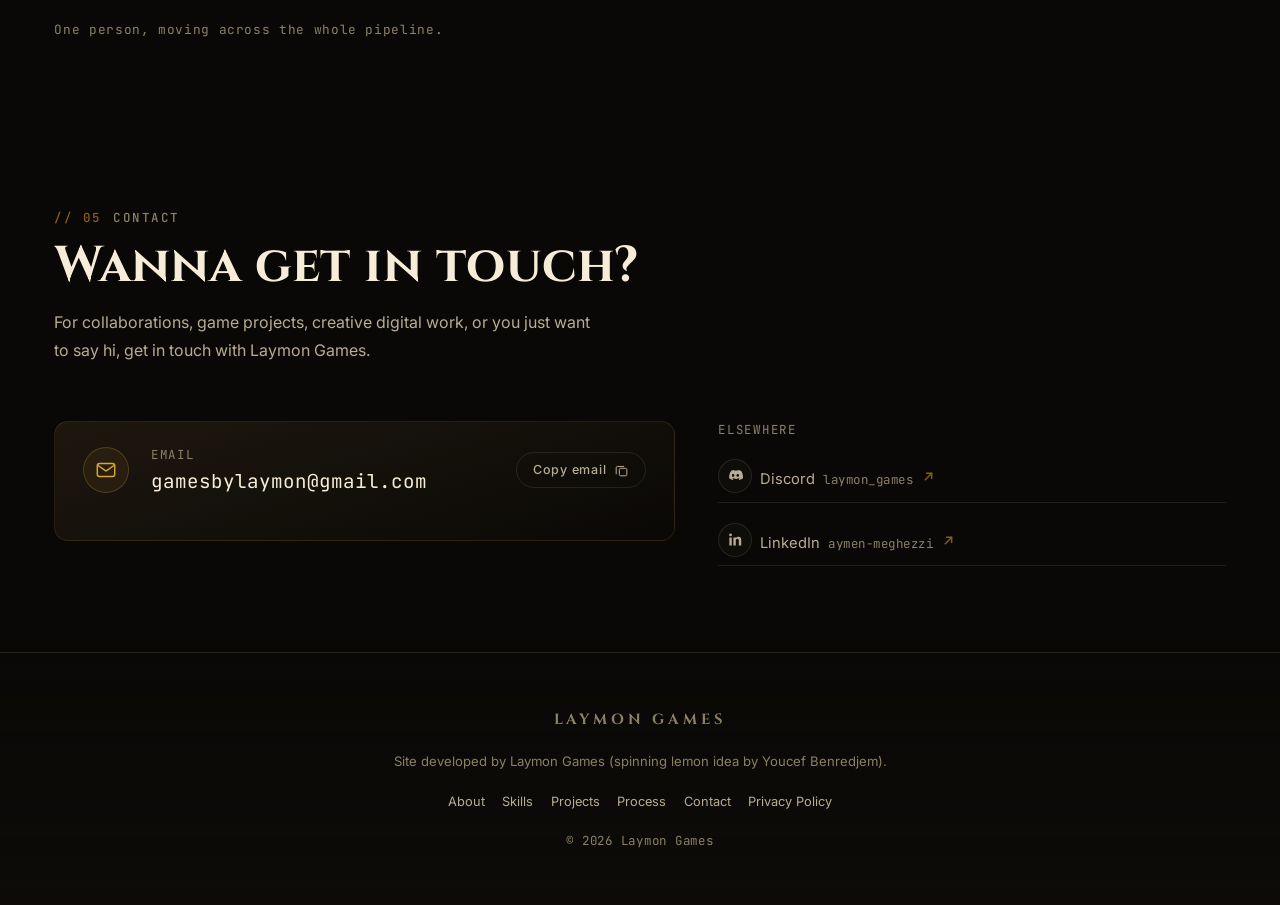
==== commit 213ae235: "QOL improvement" ====
--- a/index.html
+++ b/index.html
@@ -178,8 +178,8 @@
              alt="Aymen Meghezzi, creator behind Laymon Games" data-i18n-attr="alt:about.ownerAlt">
       </span>
       <figcaption>
+        <b dir="ltr">Aymen Meghezzi</b>
         <span data-i18n="about.personLabel">The person behind the studio</span>
-        <b dir="ltr">Aymen Meghezzi</b>
       </figcaption>
     </figure>
   </div>
--- a/styles.css
+++ b/styles.css
@@ -403,7 +403,10 @@
   color:var(--muted-2); letter-spacing:.06em;
 }
 .about__figure figcaption b{ color:var(--sand); font-weight:400 }
-
+.about__figure figcaption {
+	justify-content: center;
+	text-align: center;
+}
 /* ══════════════════════════ SKILLS ══════════════════════════ */
 .skills{
   display:grid;
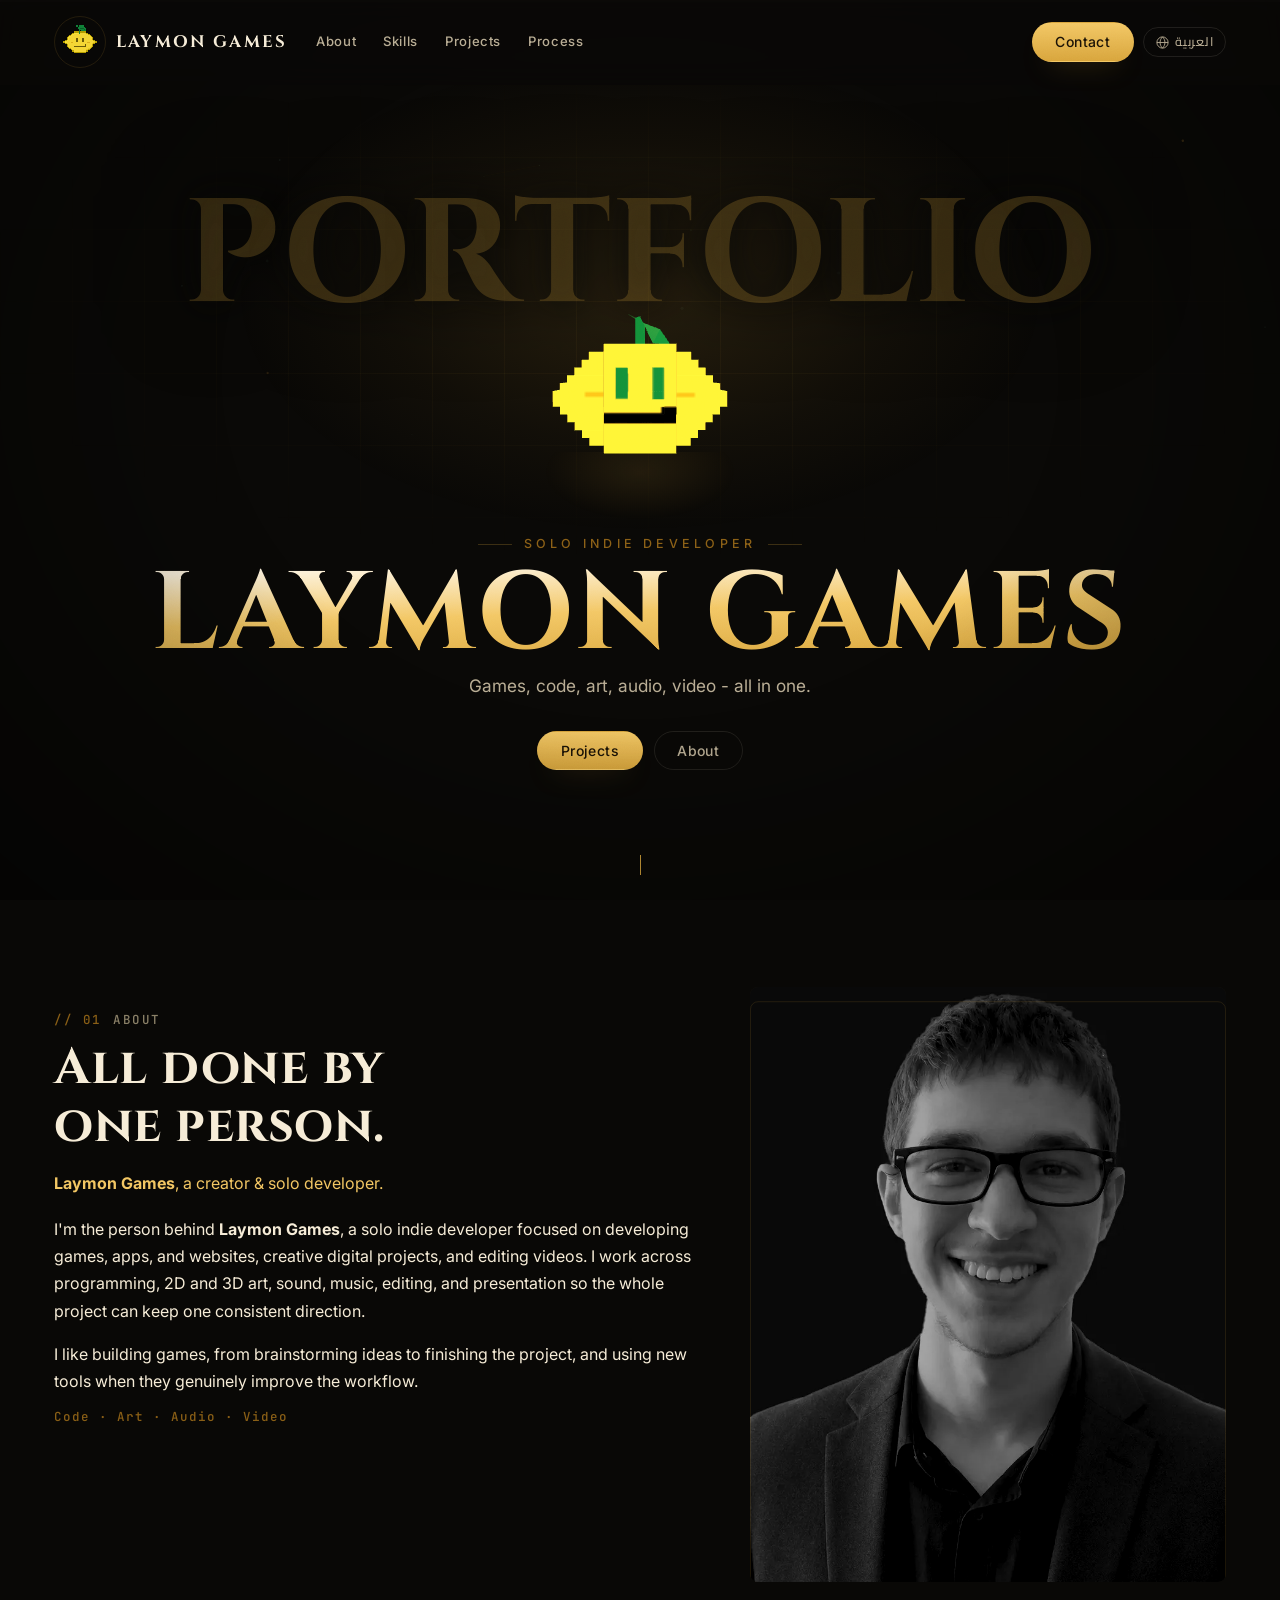
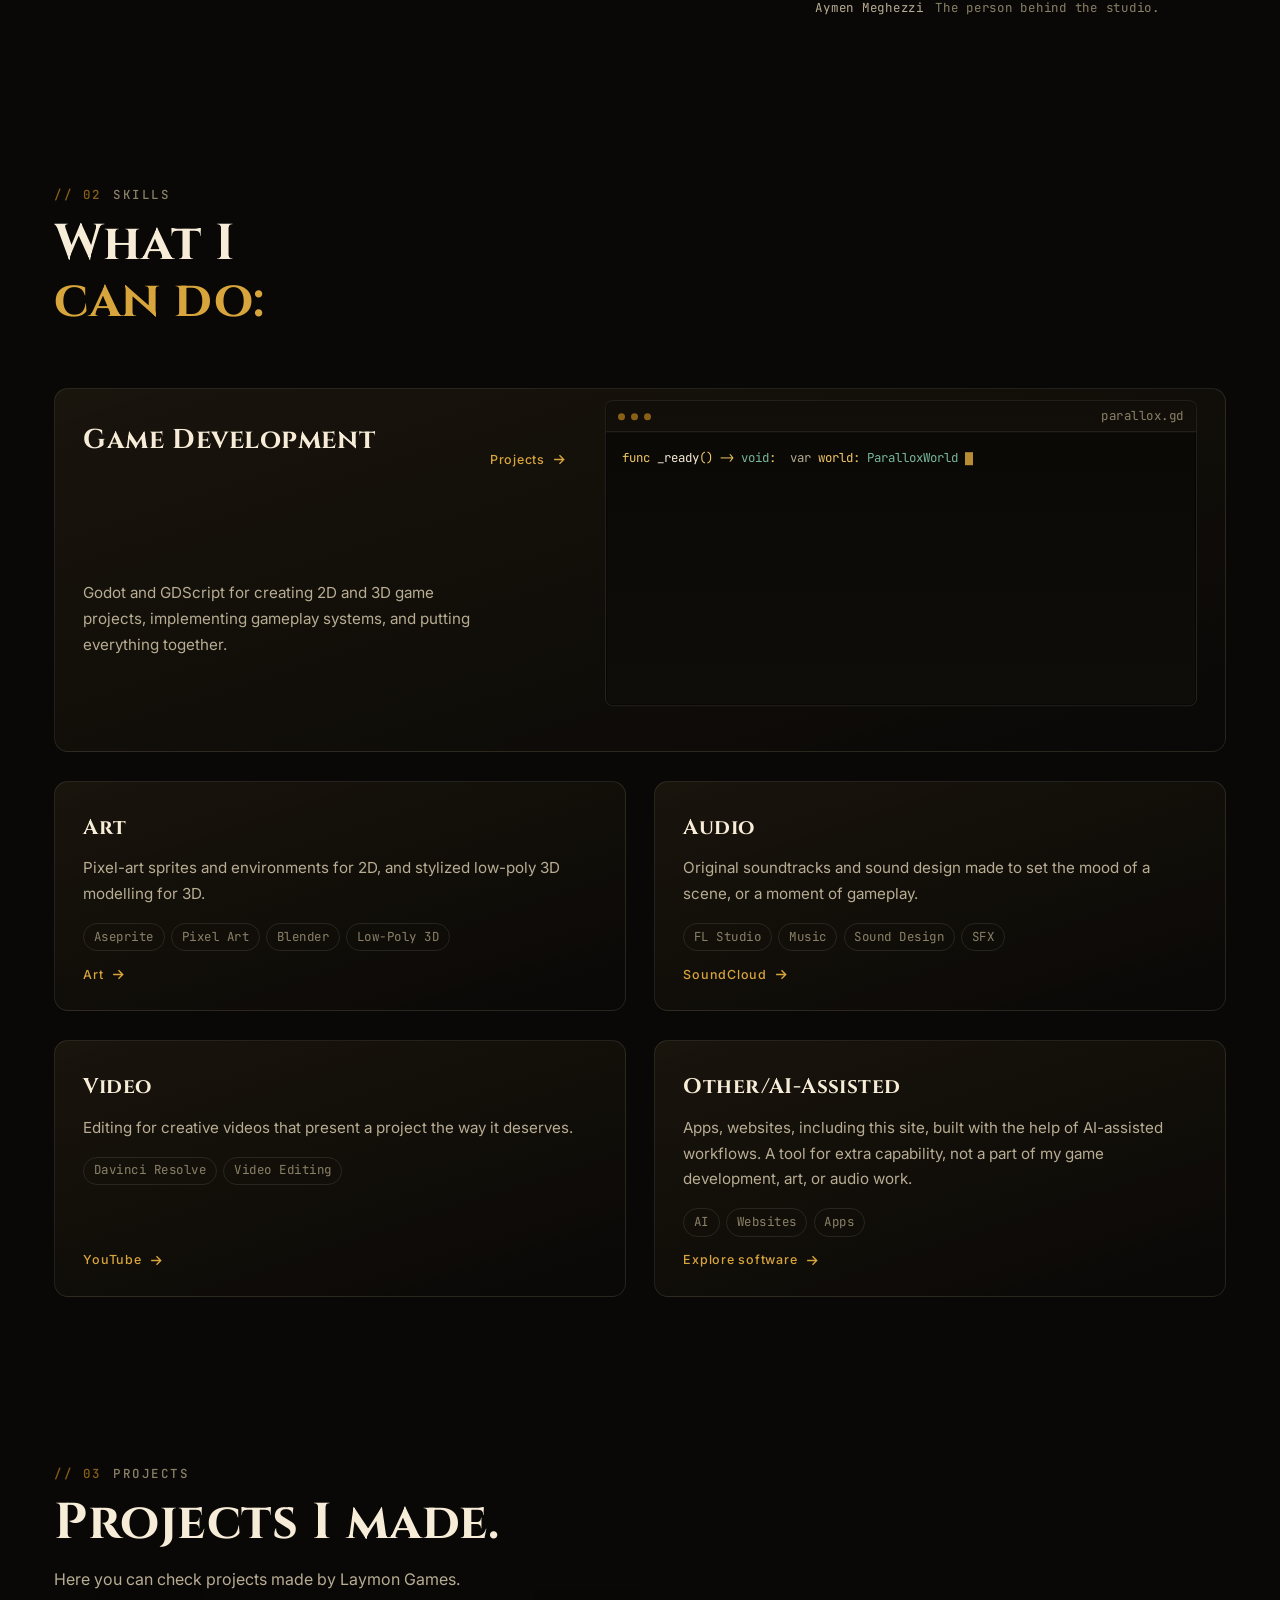
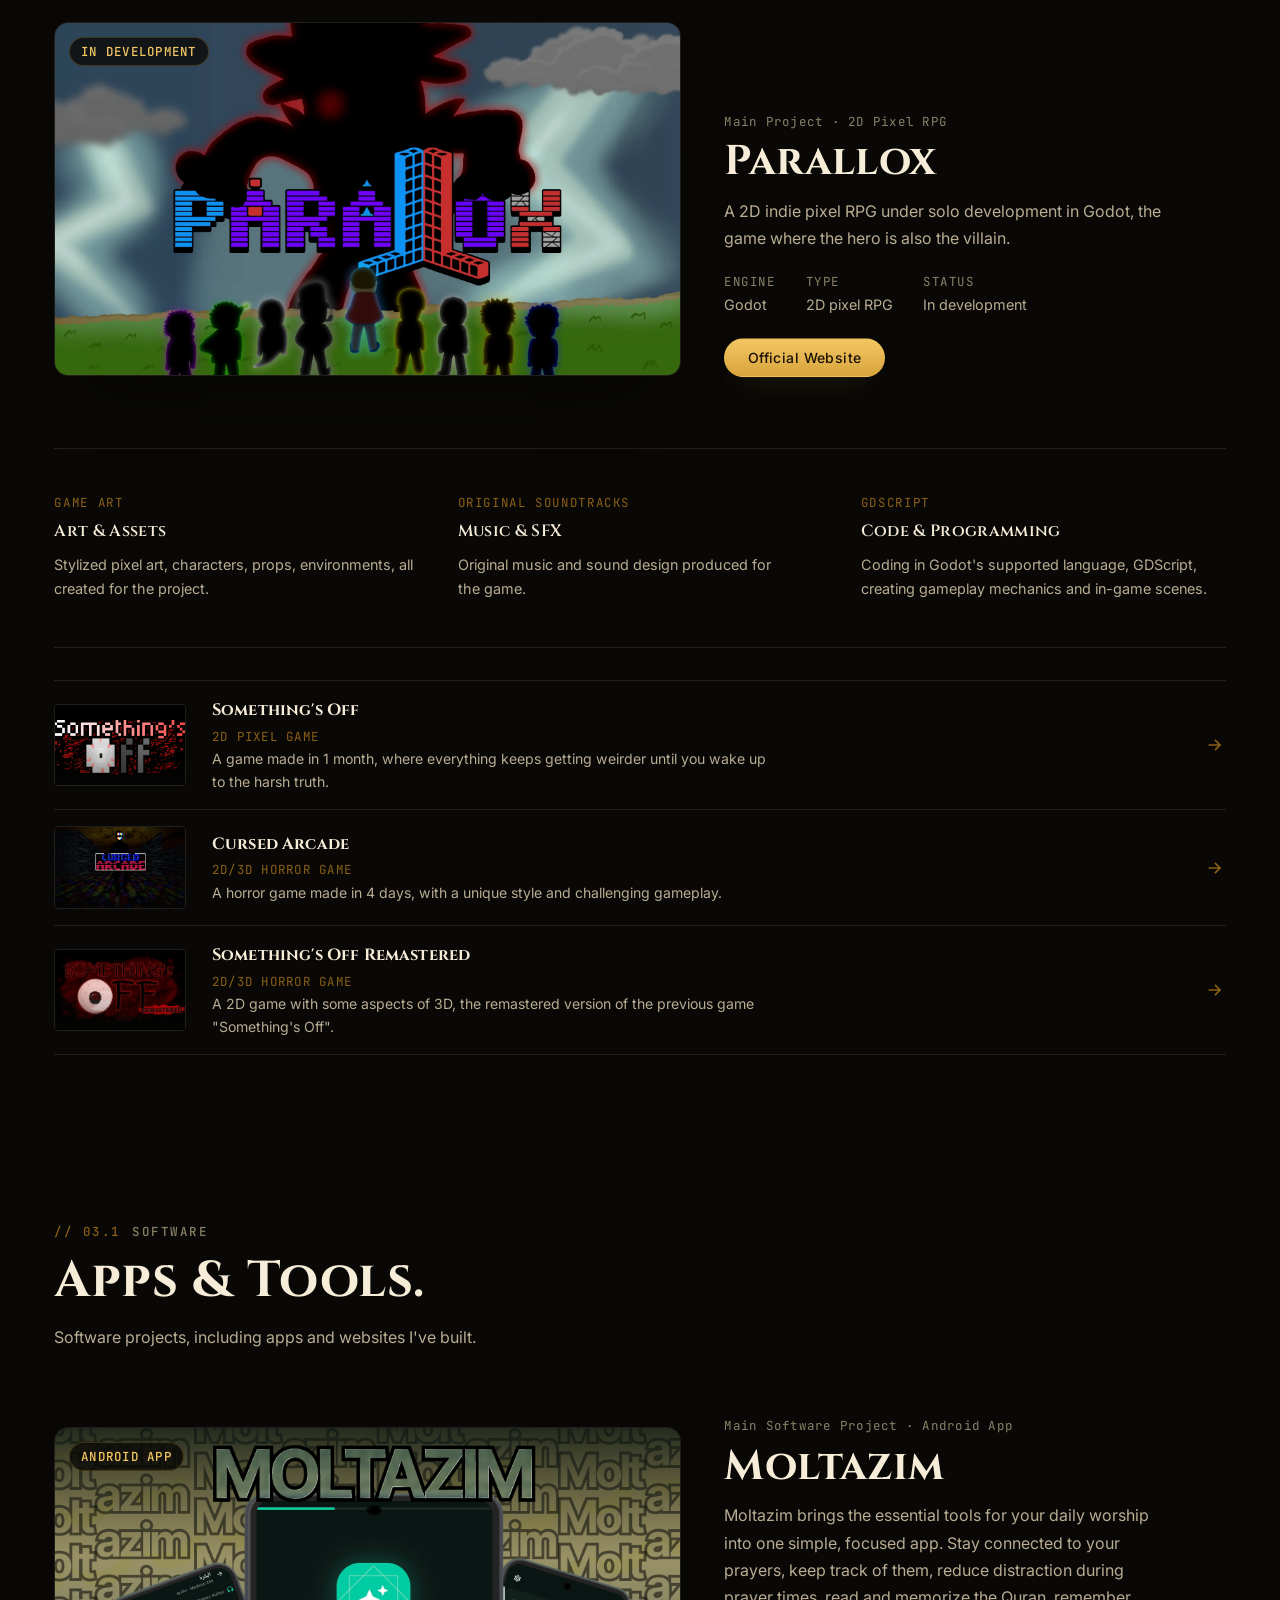
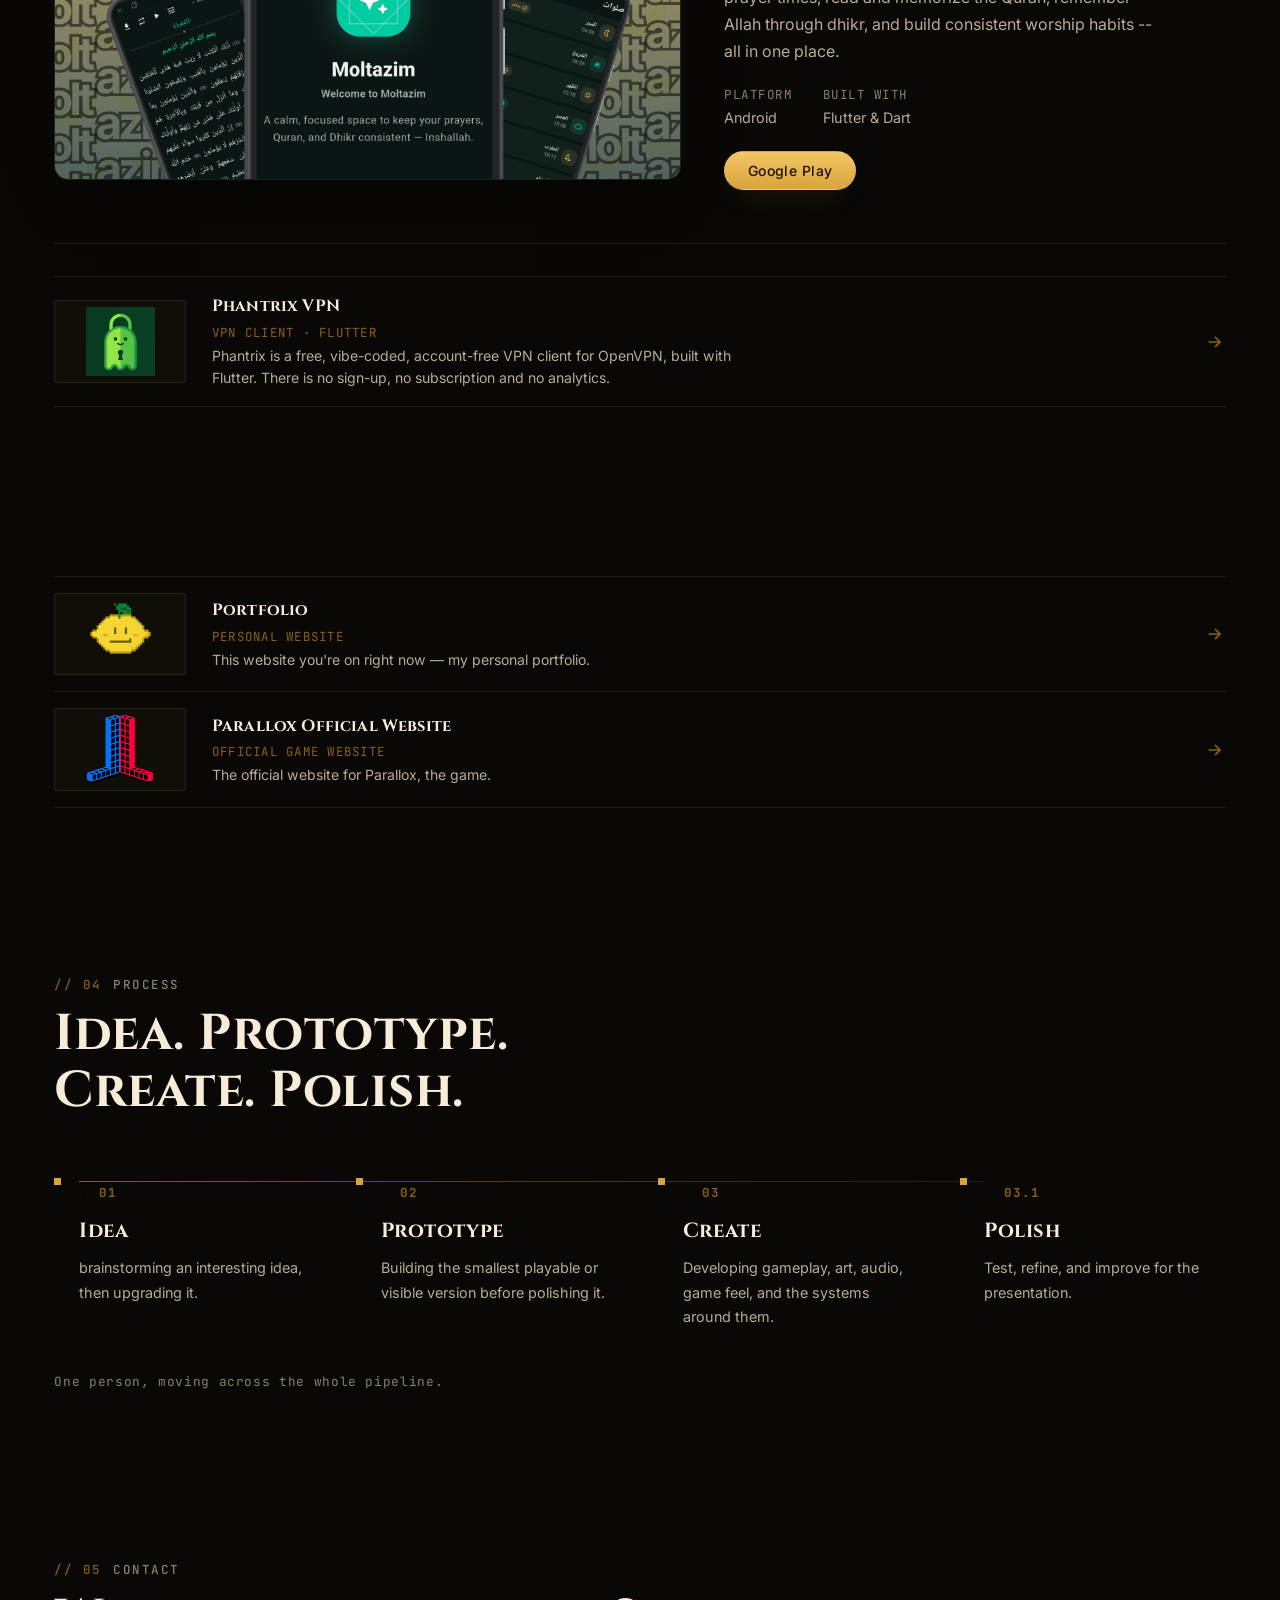
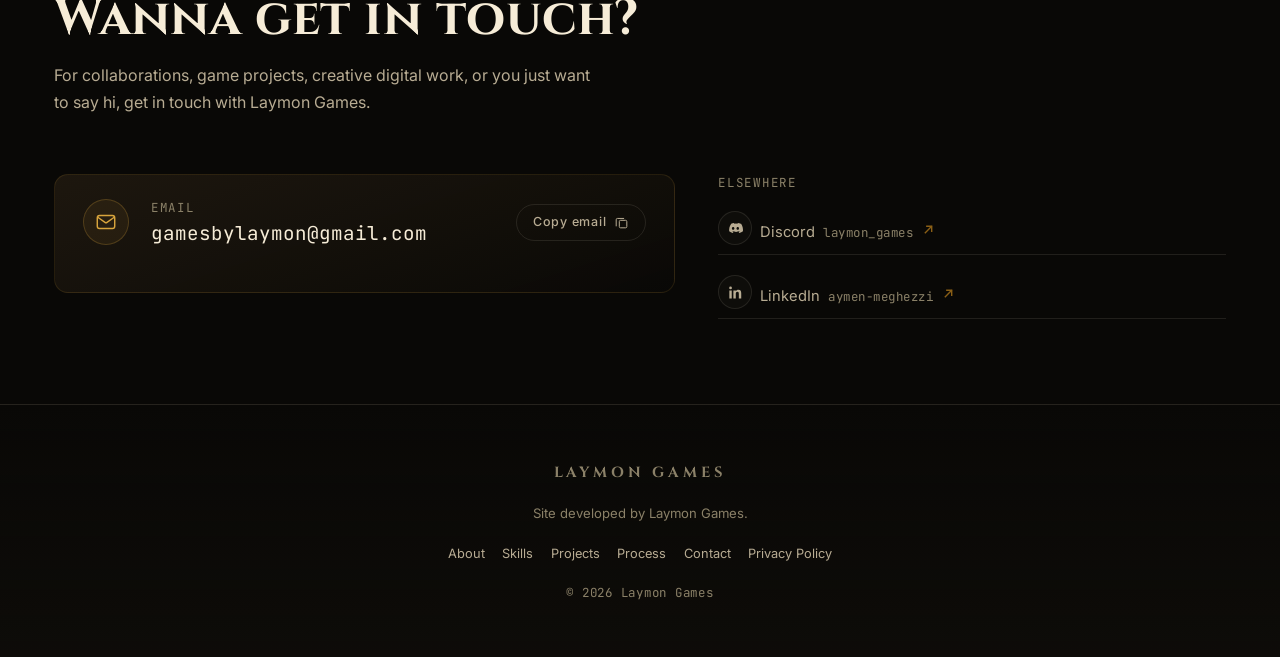
==== commit 161f99dc: "updates on my work" ====
--- a/index.html
+++ b/index.html
@@ -248,10 +248,10 @@
         <h3 class="skill__t" data-i18n="skills.other.title">Other/AI-Assisted</h3>
         <p class="skill__d" data-i18n="skills.other.desc"></p>
         <p class="tags" data-i18n-html="skills.tags.other"></p>
-        <button class="skill__go skill__go--btn" type="button" data-modal-open="mAi" data-i18n-attr="aria-label:skills.other.aria">
-          <span data-i18n="modal.ai.eyebrow">AI Assisted</span>
+        <a class="skill__go" href="#software" data-i18n-attr="aria-label:skills.other.aria">
+          <span data-i18n="skills.other.cta">Explore software</span>
           <svg viewBox="0 0 16 16" aria-hidden="true"><path d="M3 8h9M8.5 4l4 4-4 4" fill="none" stroke="currentColor" stroke-width="1.5" stroke-linecap="square"/></svg>
-        </button>
+        </a>
       </article>
     </div>
   </div>
@@ -346,6 +346,84 @@
   </div>
 </section>
 
+<!-- ══════════════════════════════════ SOFTWARE ═════════════════════ -->
+<section class="sec sec--work" id="software" aria-labelledby="softwareTitle">
+  <div class="wrap">
+    <div class="shead" data-reveal="up">
+      <p class="shead__eyebrow"><span class="shead__num">// 03.1</span><span data-i18n="work.software.eyebrow">Software</span></p>
+      <h2 class="shead__title" id="softwareTitle" data-i18n="work.software.heading">Apps &amp; Tools.</h2>
+      <p class="shead__lede" data-i18n-html="work.software.intro"></p>
+    </div>
+
+    <!-- Moltazim: main software project -->
+    <article class="feature" data-reveal="up">
+      <div class="feature__art">
+        <img src="assets/moltazim_banner.png" alt="" width="1920" height="1080" loading="lazy" decoding="async">
+        <span class="feature__badge" data-i18n="work.software.moltazim.badge">Android App</span>
+      </div>
+      <div class="feature__body">
+        <p class="feature__label" data-i18n="work.software.moltazim.label">Main Software Project · Android App</p>
+        <h3 class="feature__name" dir="ltr">Moltazim</h3>
+        <p class="feature__desc" data-i18n="work.software.moltazim.desc"></p>
+        <dl class="spec">
+          <div><dt data-i18n="work.software.moltazim.platform">Platform</dt><dd dir="ltr" data-i18n="work.software.moltazim.platformValue">Android</dd></div>
+          <div><dt data-i18n="work.software.moltazim.framework">Built with</dt><dd dir="ltr" data-i18n="work.software.moltazim.frameworkValue">Flutter &amp; Dart</dd></div>
+        </dl>
+        <a class="btn btn--gold" href="https://play.google.com/store/apps/details?id=com.laymonstudio.moltazim" target="_blank" rel="noopener"
+           data-i18n-attr="aria-label:work.software.moltazim.aria"><span data-i18n="work.software.moltazim.cta">Google Play</span></a>
+      </div>
+    </article>
+
+    <!-- Phantrix: secondary software -->
+    <ul class="archive" data-reveal="up">
+      <li>
+        <a class="row row--logo" href="https://github.com/LaymonGames/phantrix-vpn" target="_blank" rel="noopener"
+           data-i18n-attr="aria-label:work.software.phantrix.aria">
+          <span class="row__art"><img src="assets/Phantrix.png" alt="" width="1920" height="1080" loading="lazy" decoding="async"></span>
+          <span class="row__body">
+            <span class="row__name" dir="ltr">Phantrix VPN</span>
+            <span class="row__label" data-i18n="work.software.phantrix.label">VPN Client · Flutter</span>
+            <span class="row__desc" data-i18n="work.software.phantrix.desc"></span>
+          </span>
+          <svg class="row__go" viewBox="0 0 16 16" aria-hidden="true"><path d="M3 8h9M8.5 4l4 4-4 4" fill="none" stroke="currentColor" stroke-width="1.5" stroke-linecap="square"/></svg>
+        </a>
+      </li>
+    </ul>
+
+    <!-- Websites subsection -->
+    <div class="shead" style="margin-block-start:clamp(2rem,4vw,3rem);" data-reveal="up">
+      <p class="shead__eyebrow"><span class="shead__num">// 03.2</span><span data-i18n="work.software.websites.heading">Websites</span></p>
+      <h3 class="shead__title" style="font-size:clamp(1.4rem,3vw,2rem);" data-i18n="work.software.websites.title">Websites I've built.</h3>
+    </div>
+    <ul class="archive" data-reveal="up">
+      <li>
+        <a class="row row--logo" href="https://laymongames.github.io/portfolio" target="_blank" rel="noopener"
+           data-i18n-attr="aria-label:work.software.websites.portfolio.aria">
+          <span class="row__art"><img src="assets/lemon.png" alt="" width="192" height="192" loading="lazy" decoding="async"></span>
+          <span class="row__body">
+            <span class="row__name" dir="ltr" data-i18n="work.software.websites.portfolio.name">Portfolio</span>
+            <span class="row__label" data-i18n="work.software.websites.portfolio.label">Personal Website</span>
+            <span class="row__desc" data-i18n="work.software.websites.portfolio.desc"></span>
+          </span>
+          <svg class="row__go" viewBox="0 0 16 16" aria-hidden="true"><path d="M3 8h9M8.5 4l4 4-4 4" fill="none" stroke="currentColor" stroke-width="1.5" stroke-linecap="square"/></svg>
+        </a>
+      </li>
+      <li>
+        <a class="row row--logo" href="https://laymongames.github.io/parallox/" target="_blank" rel="noopener"
+           data-i18n-attr="aria-label:work.software.websites.parallox.aria">
+          <span class="row__art"><img src="assets/LL website.png" alt="" width="1920" height="1080" loading="lazy" decoding="async"></span>
+          <span class="row__body">
+            <span class="row__name" dir="ltr" data-i18n="work.software.websites.parallox.name">Parallox Official Website</span>
+            <span class="row__label" data-i18n="work.software.websites.parallox.label">Official Game Website</span>
+            <span class="row__desc" data-i18n="work.software.websites.parallox.desc"></span>
+          </span>
+          <svg class="row__go" viewBox="0 0 16 16" aria-hidden="true"><path d="M3 8h9M8.5 4l4 4-4 4" fill="none" stroke="currentColor" stroke-width="1.5" stroke-linecap="square"/></svg>
+        </a>
+      </li>
+    </ul>
+  </div>
+</section>
+
 <!-- ══════════════════════════════════ PROCESS ══════════════════════ -->
 <section class="sec sec--flow" id="process" aria-labelledby="processTitle">
   <div class="wrap">
@@ -375,7 +453,7 @@
       </li>
       <li class="flow__step">
         <span class="flow__dot" aria-hidden="true"></span>
-        <span class="flow__num">04</span>
+        <span class="flow__num">03.1</span>
         <h3 class="flow__t" data-i18n="process.s4.title">Polish</h3>
         <p class="flow__d" data-i18n="process.s4.desc"></p>
       </li>
@@ -500,15 +578,6 @@
   </div>
 </div>
 
-<div class="modal" id="mAi" role="dialog" aria-modal="true" aria-labelledby="mAiT" hidden>
-  <div class="modal__box">
-    <button class="modal__x" type="button" data-modal-close data-i18n-attr="aria-label:modal.ai.closeAria">&times;</button>
-    <p class="modal__eyebrow" data-i18n="modal.ai.eyebrow">AI Assisted</p>
-    <h3 class="modal__t" id="mAiT" data-i18n="modal.ai.title">This site was made with the help of AI!</h3>
-    <p class="modal__b" data-i18n="modal.ai.body"></p>
-  </div>
-</div>
-
 <script src="canvas.js" defer></script>
 <script src="lemon3d.js" defer></script>
 <script src="hero-plate.js" defer></script>
--- a/styles.css
+++ b/styles.css
@@ -596,6 +596,22 @@
 }
 .row__go{ inline-size:18px; block-size:18px; color:var(--gold-dk); flex:0 0 auto }
 .row:hover .row__go{ color:var(--gold-hi) }
+
+/* logo rows for software and websites */
+.row--logo .row__art{
+  background:rgba(216,164,60,.04);
+  padding:.35rem;
+}
+/* the archive gradient is for screenshots; logos must stay fully visible */
+.row--logo .row__art::after{ content:none }
+.row--logo .row__art img{
+  display:block;
+  object-fit:contain;
+  transform:none;
+}
+/* no zoom-crop on hover for logos */
+.row--logo:hover .row__art img,
+.row--logo:focus-visible .row__art img{ transform:none }
 
 /* ══════════════════════════ PROCESS ══════════════════════════ */
 .flow{
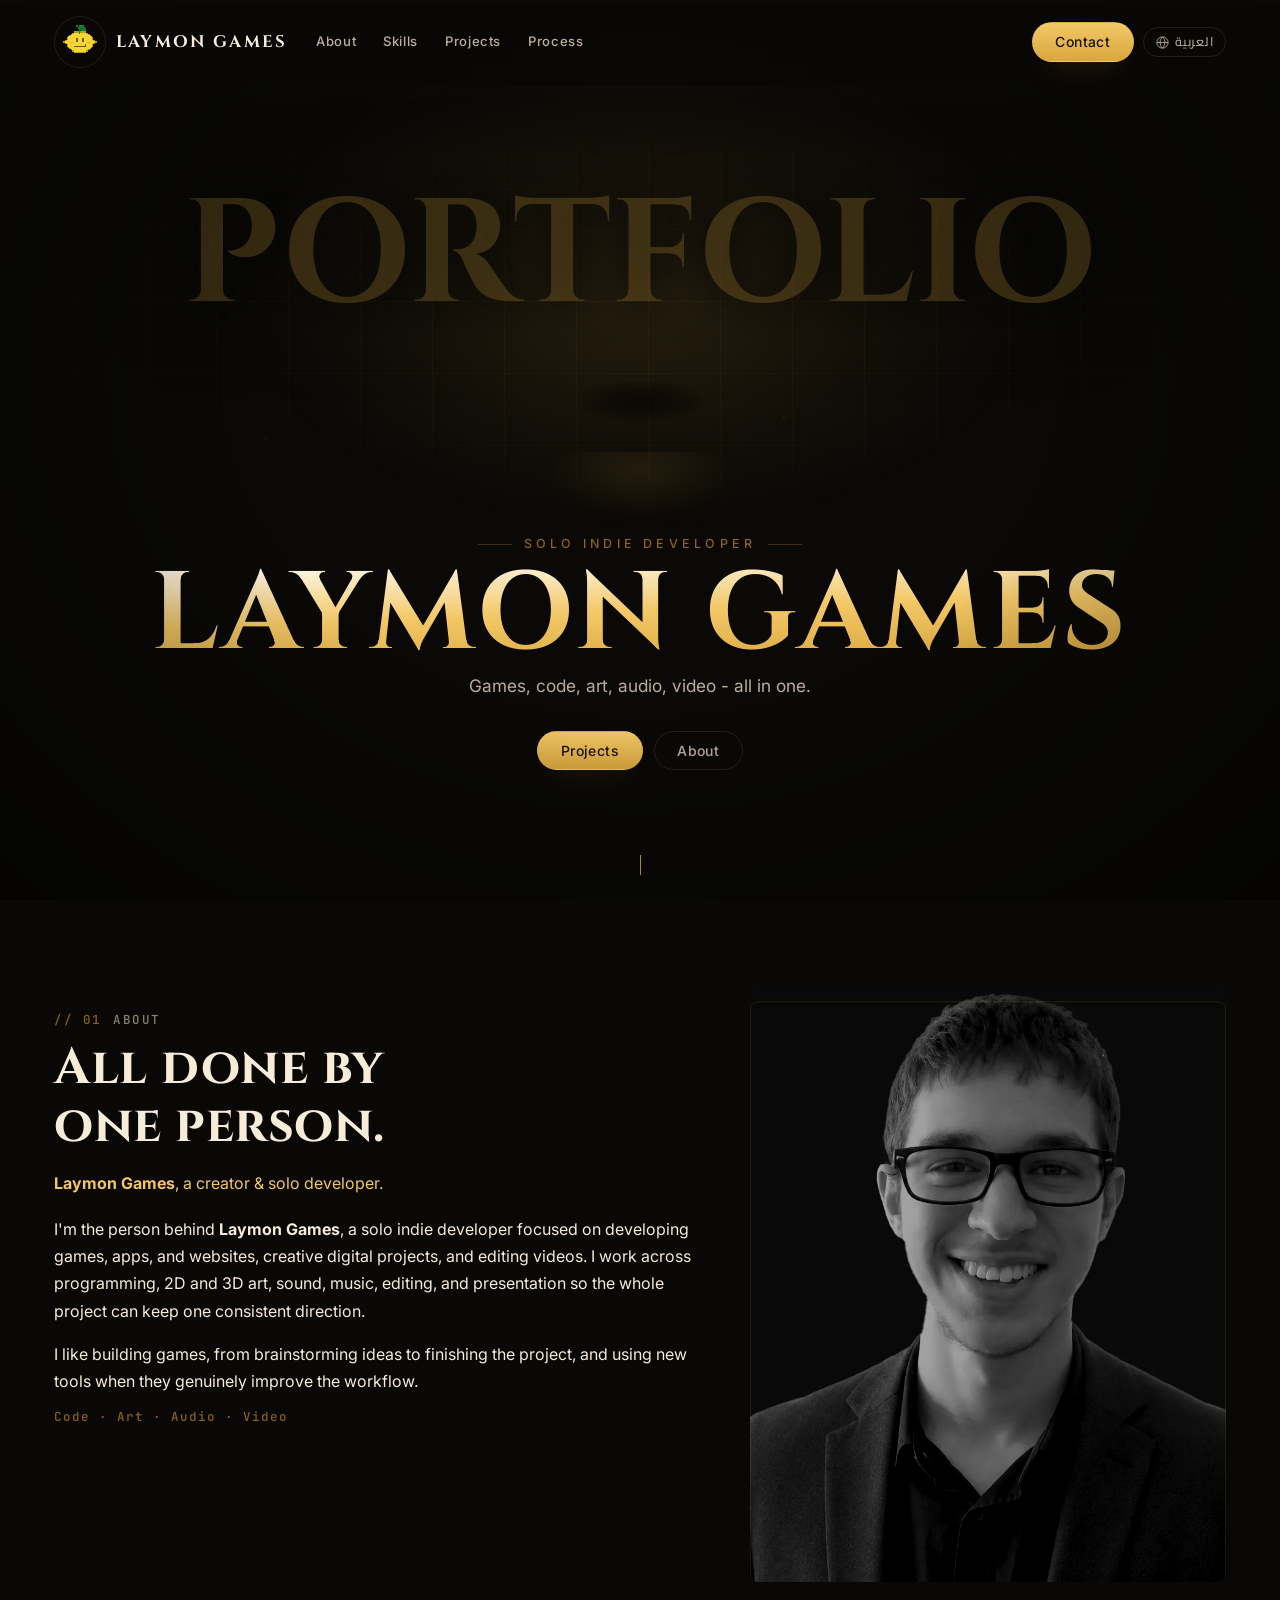
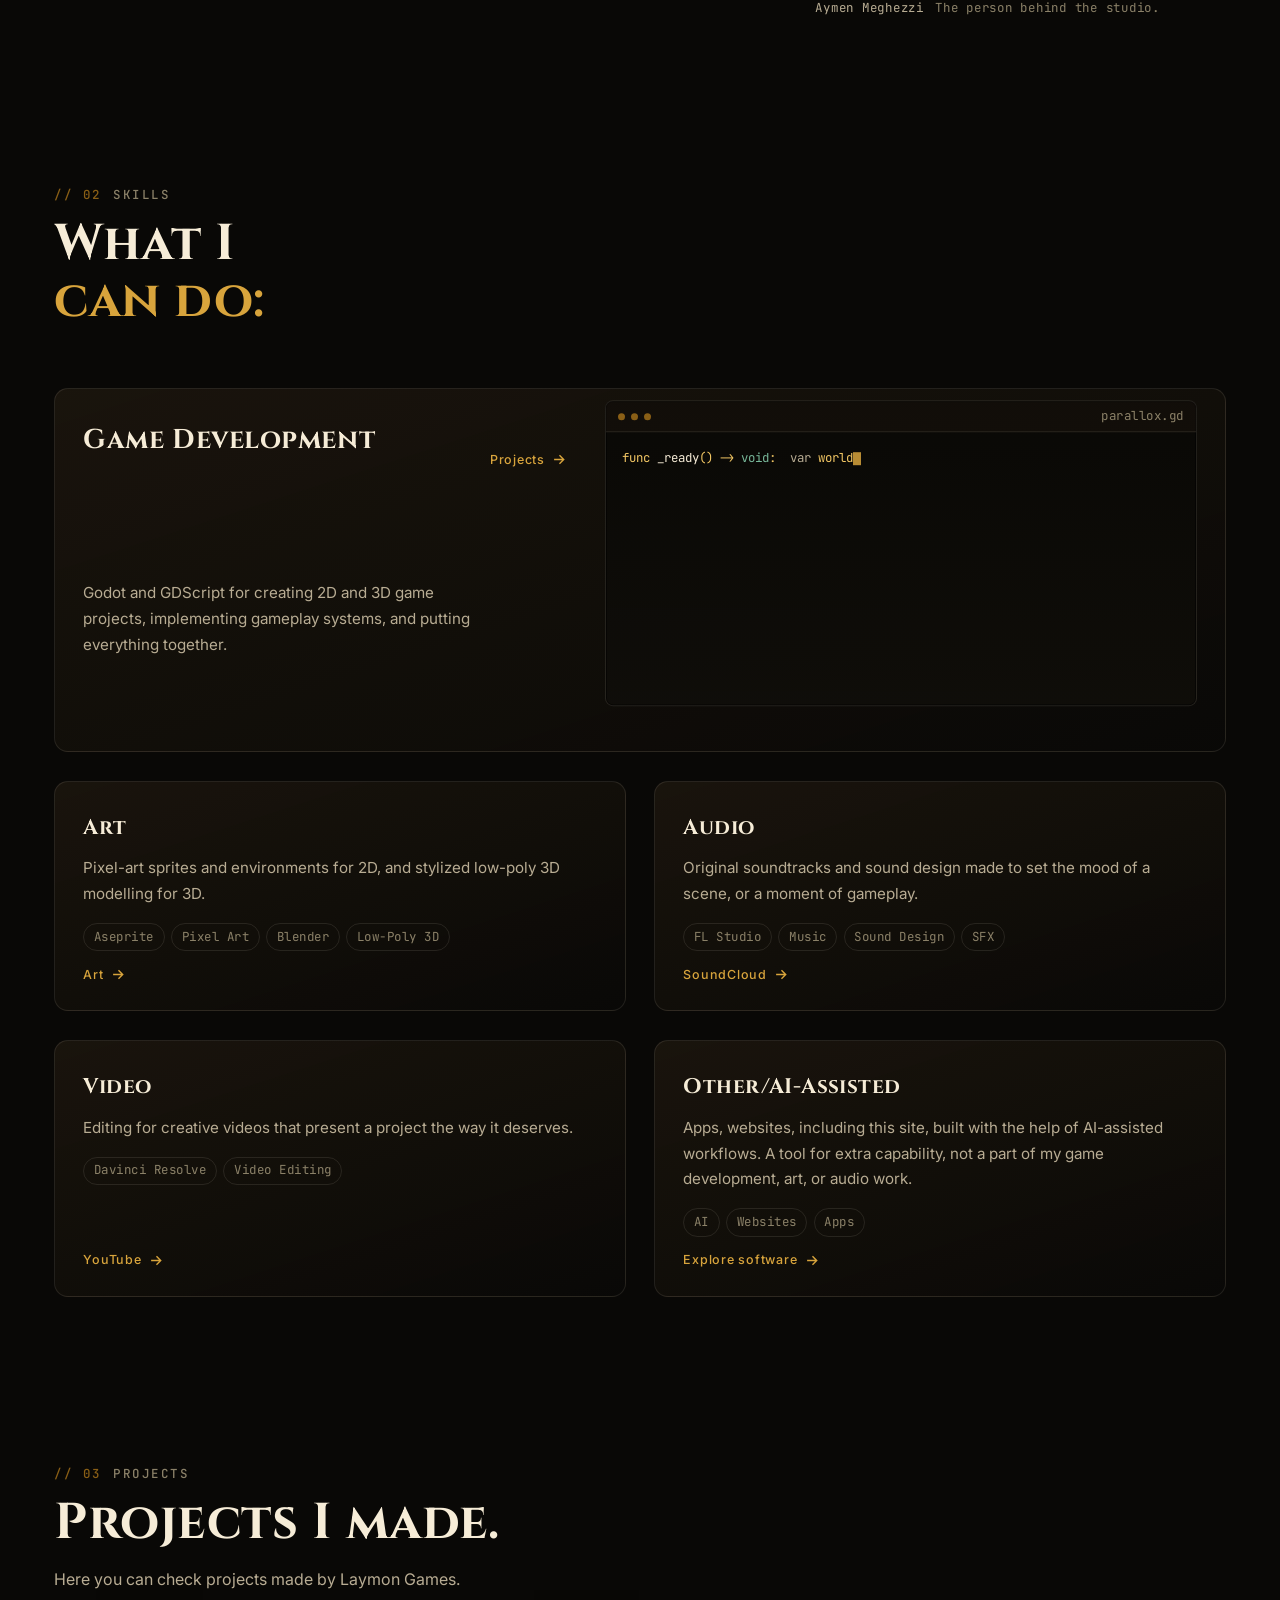
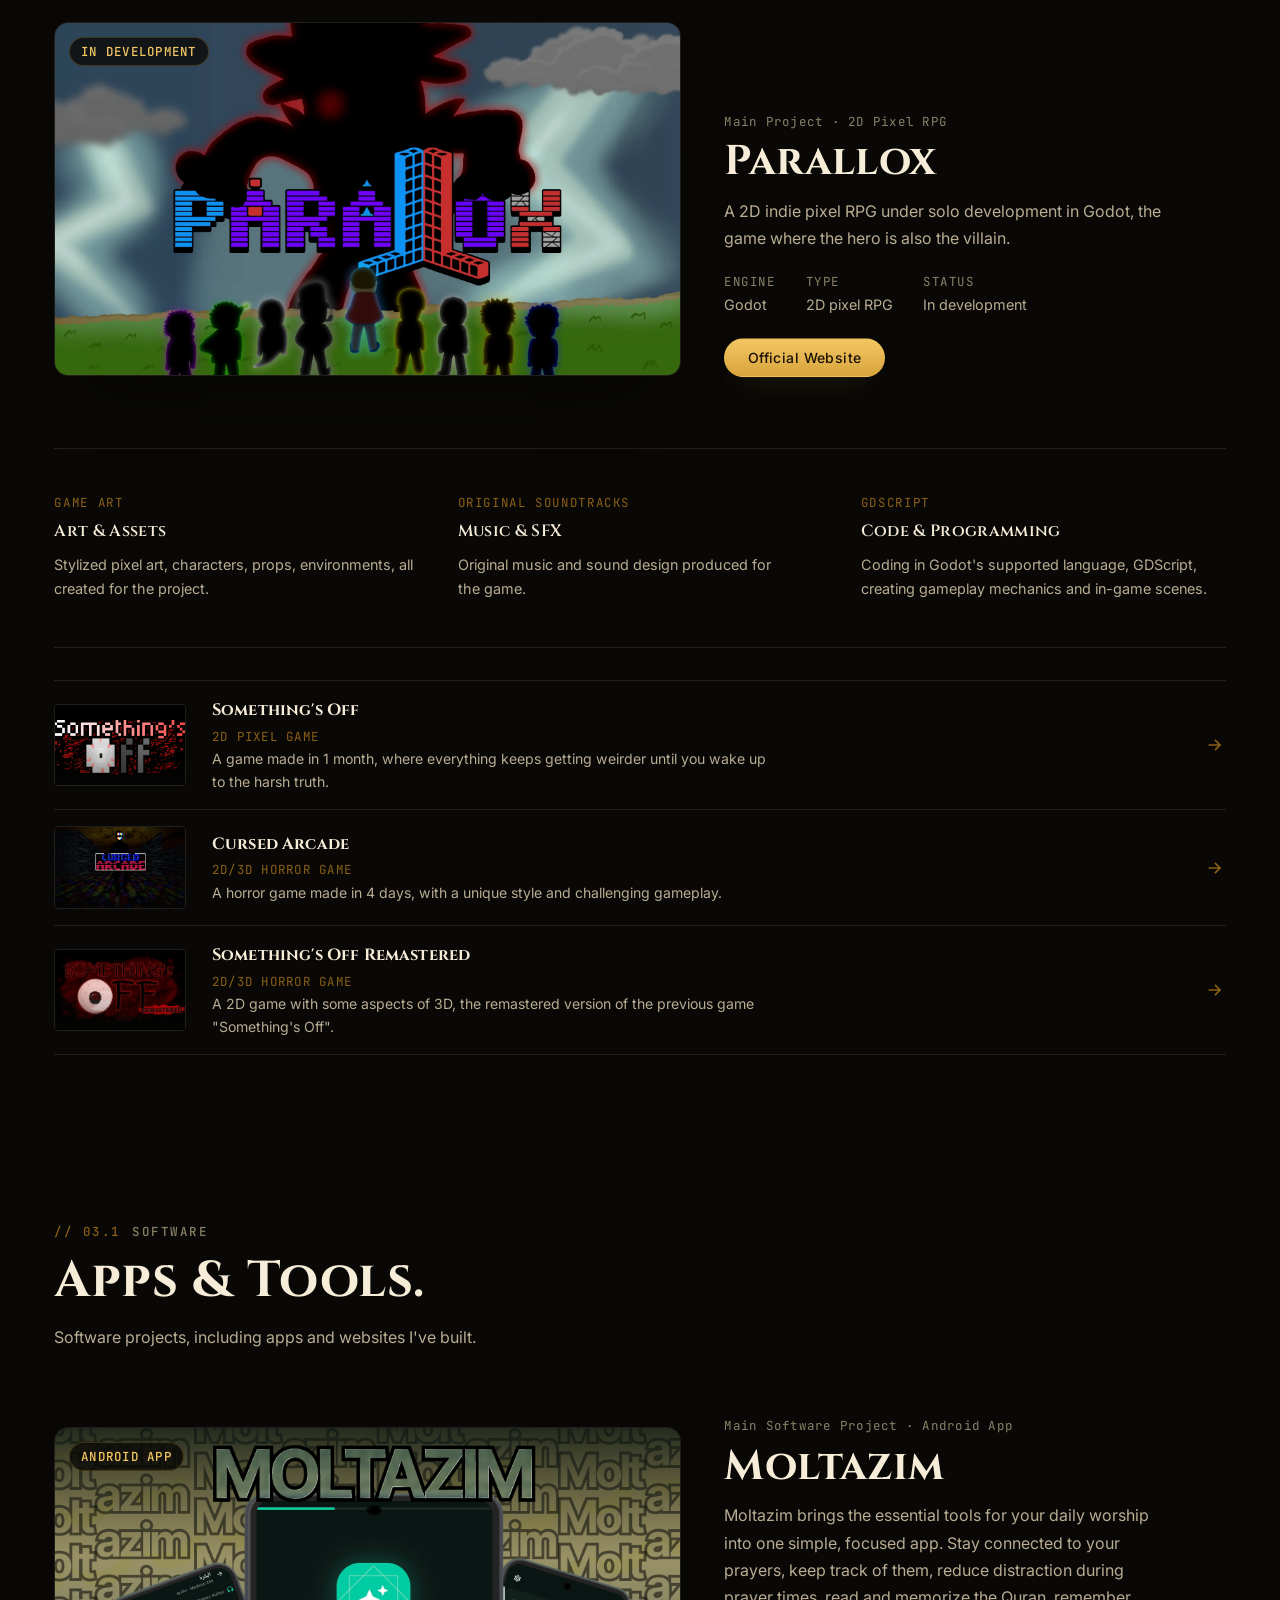
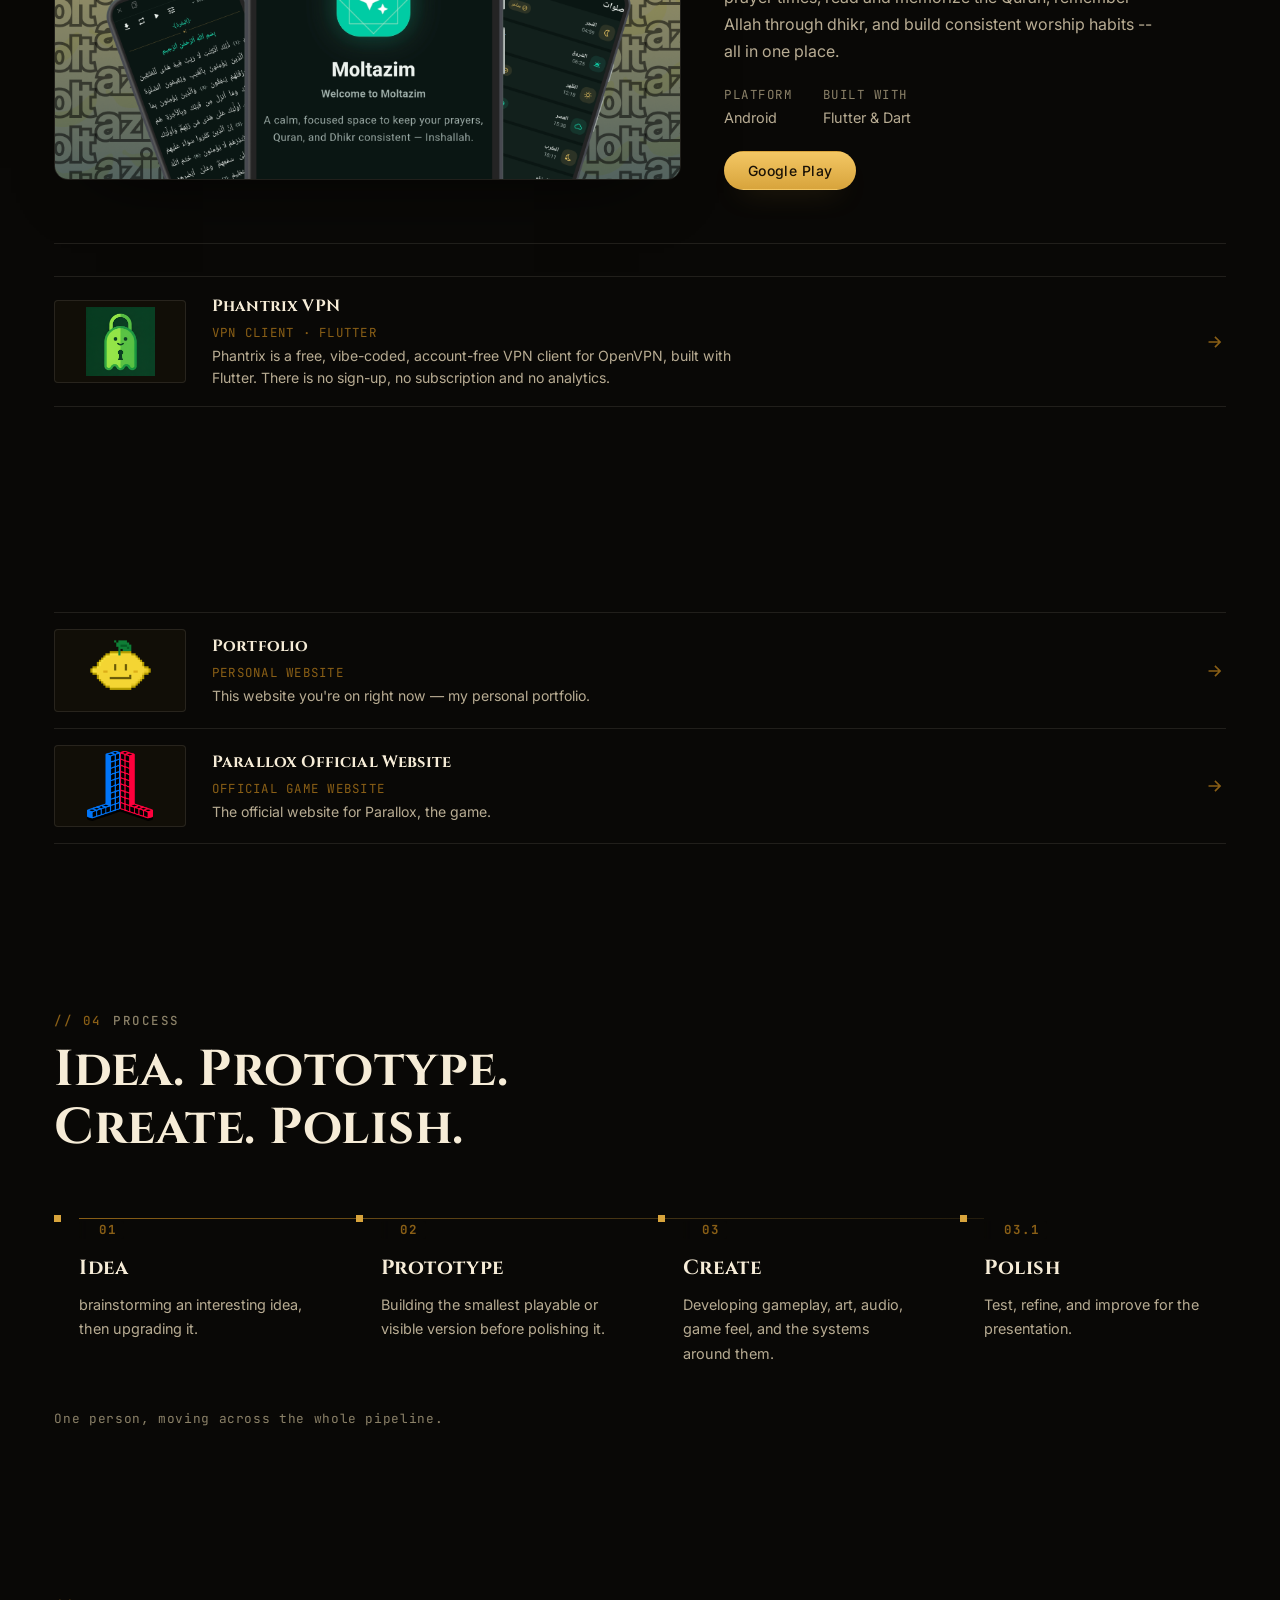
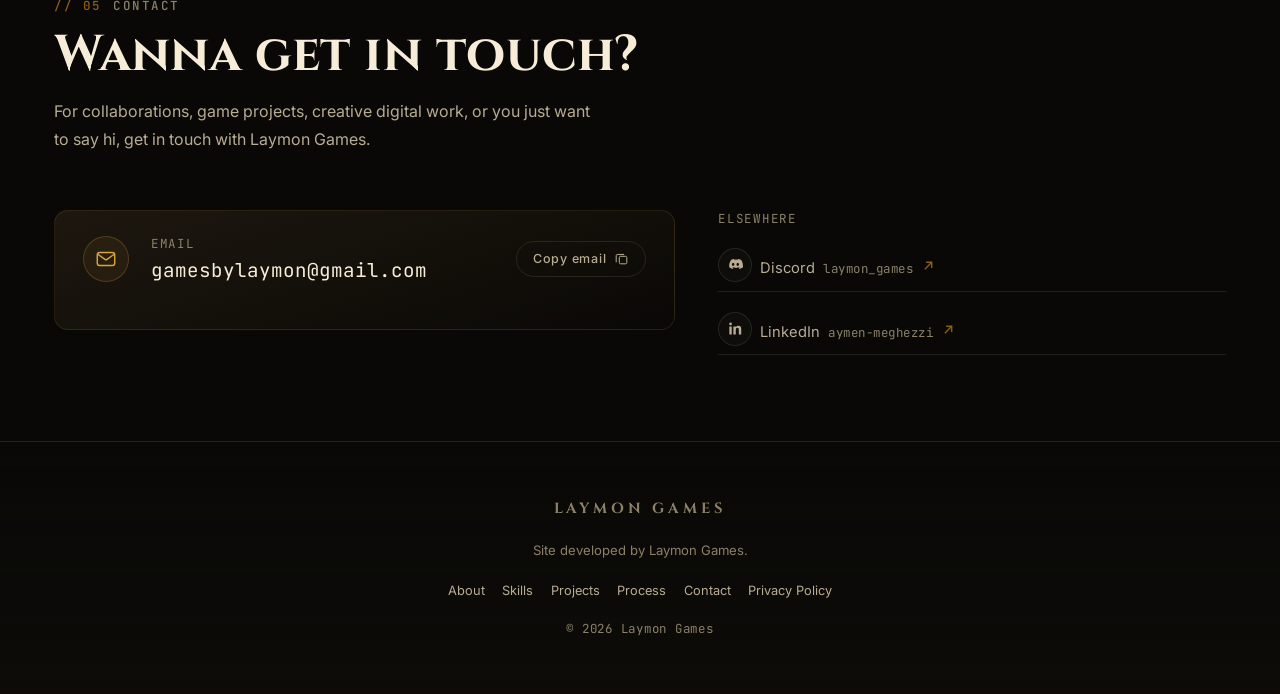
==== commit 25847915: "forgot that" ====
--- a/index.html
+++ b/index.html
@@ -393,7 +393,7 @@
     <!-- Websites subsection -->
     <div class="shead" style="margin-block-start:clamp(2rem,4vw,3rem);" data-reveal="up">
       <p class="shead__eyebrow"><span class="shead__num">// 03.2</span><span data-i18n="work.software.websites.heading">Websites</span></p>
-      <h3 class="shead__title" style="font-size:clamp(1.4rem,3vw,2rem);" data-i18n="work.software.websites.title">Websites I've built.</h3>
+      <h3 class="shead__title" style="font-size:clamp(1.4rem,3vw,2rem);" data-i18n="work.software.websites.title">Websites I've built or participated in.</h3>
     </div>
     <ul class="archive" data-reveal="up">
       <li>
